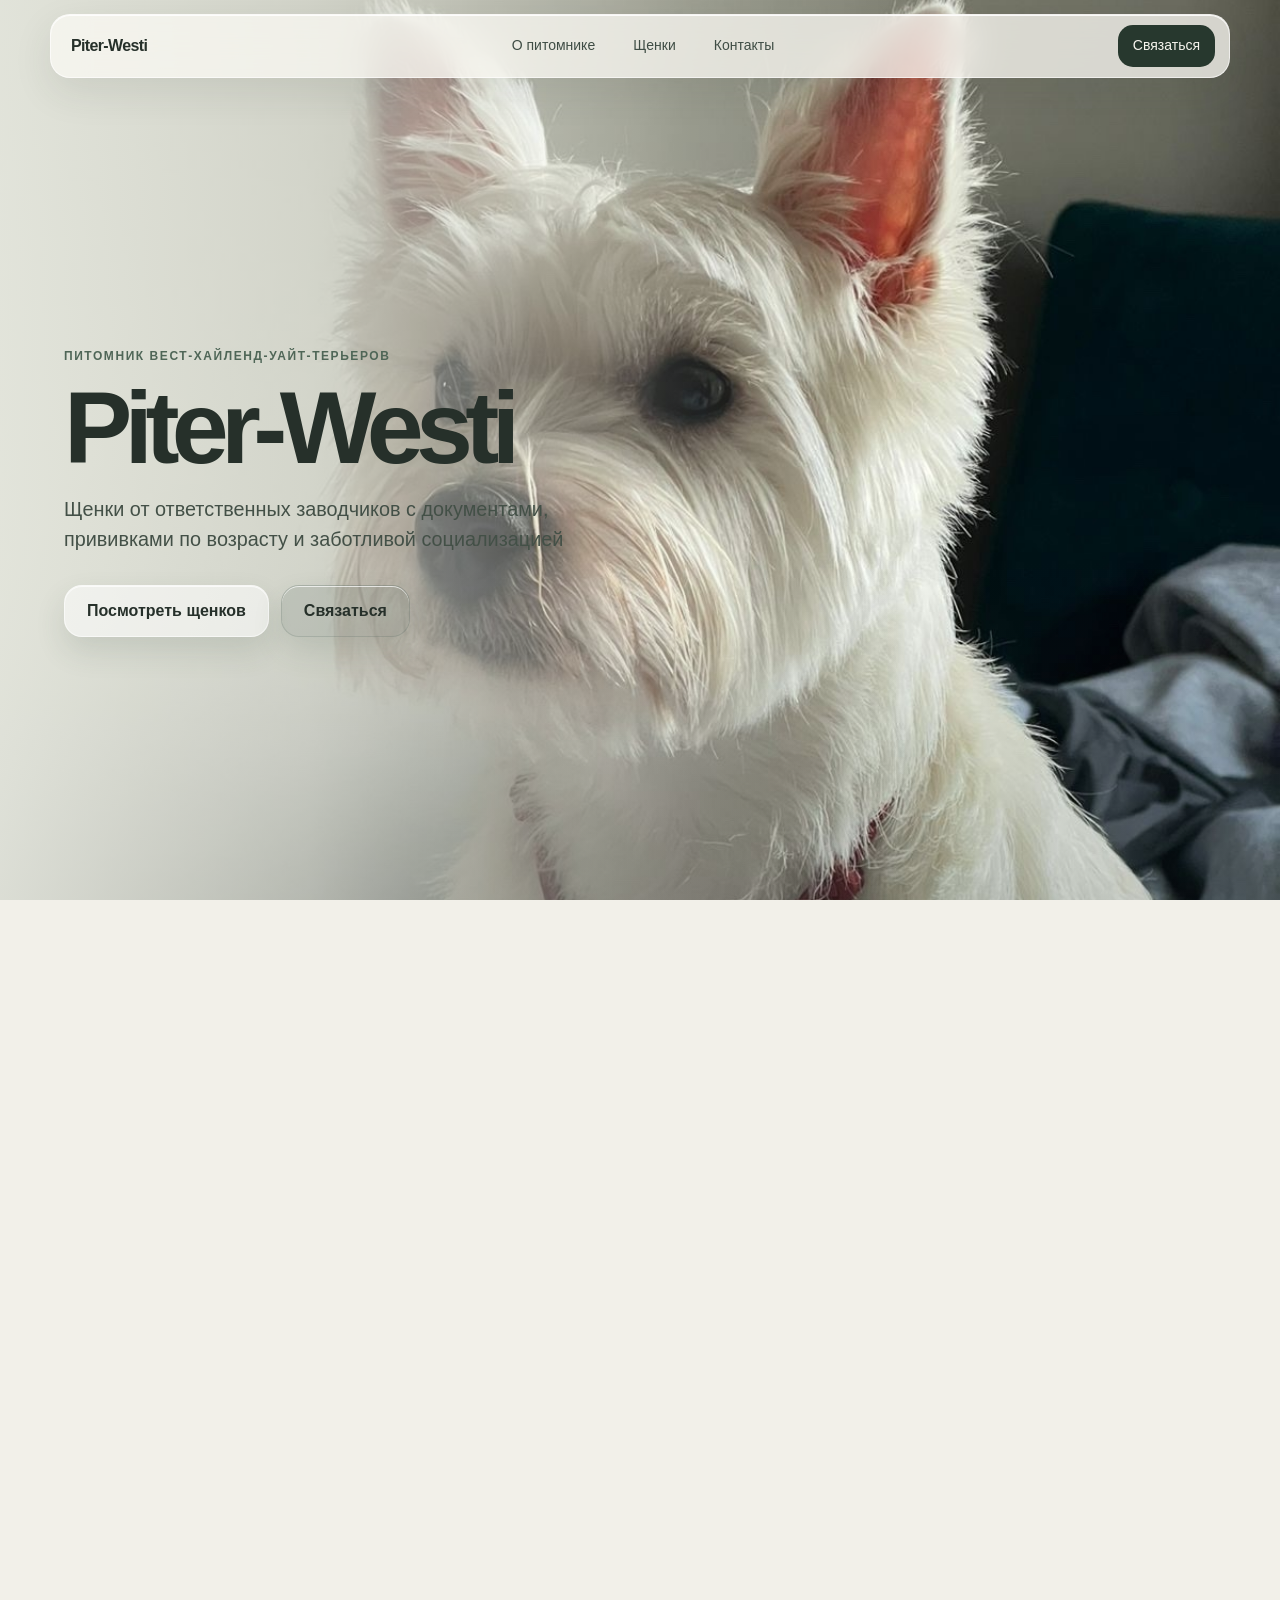
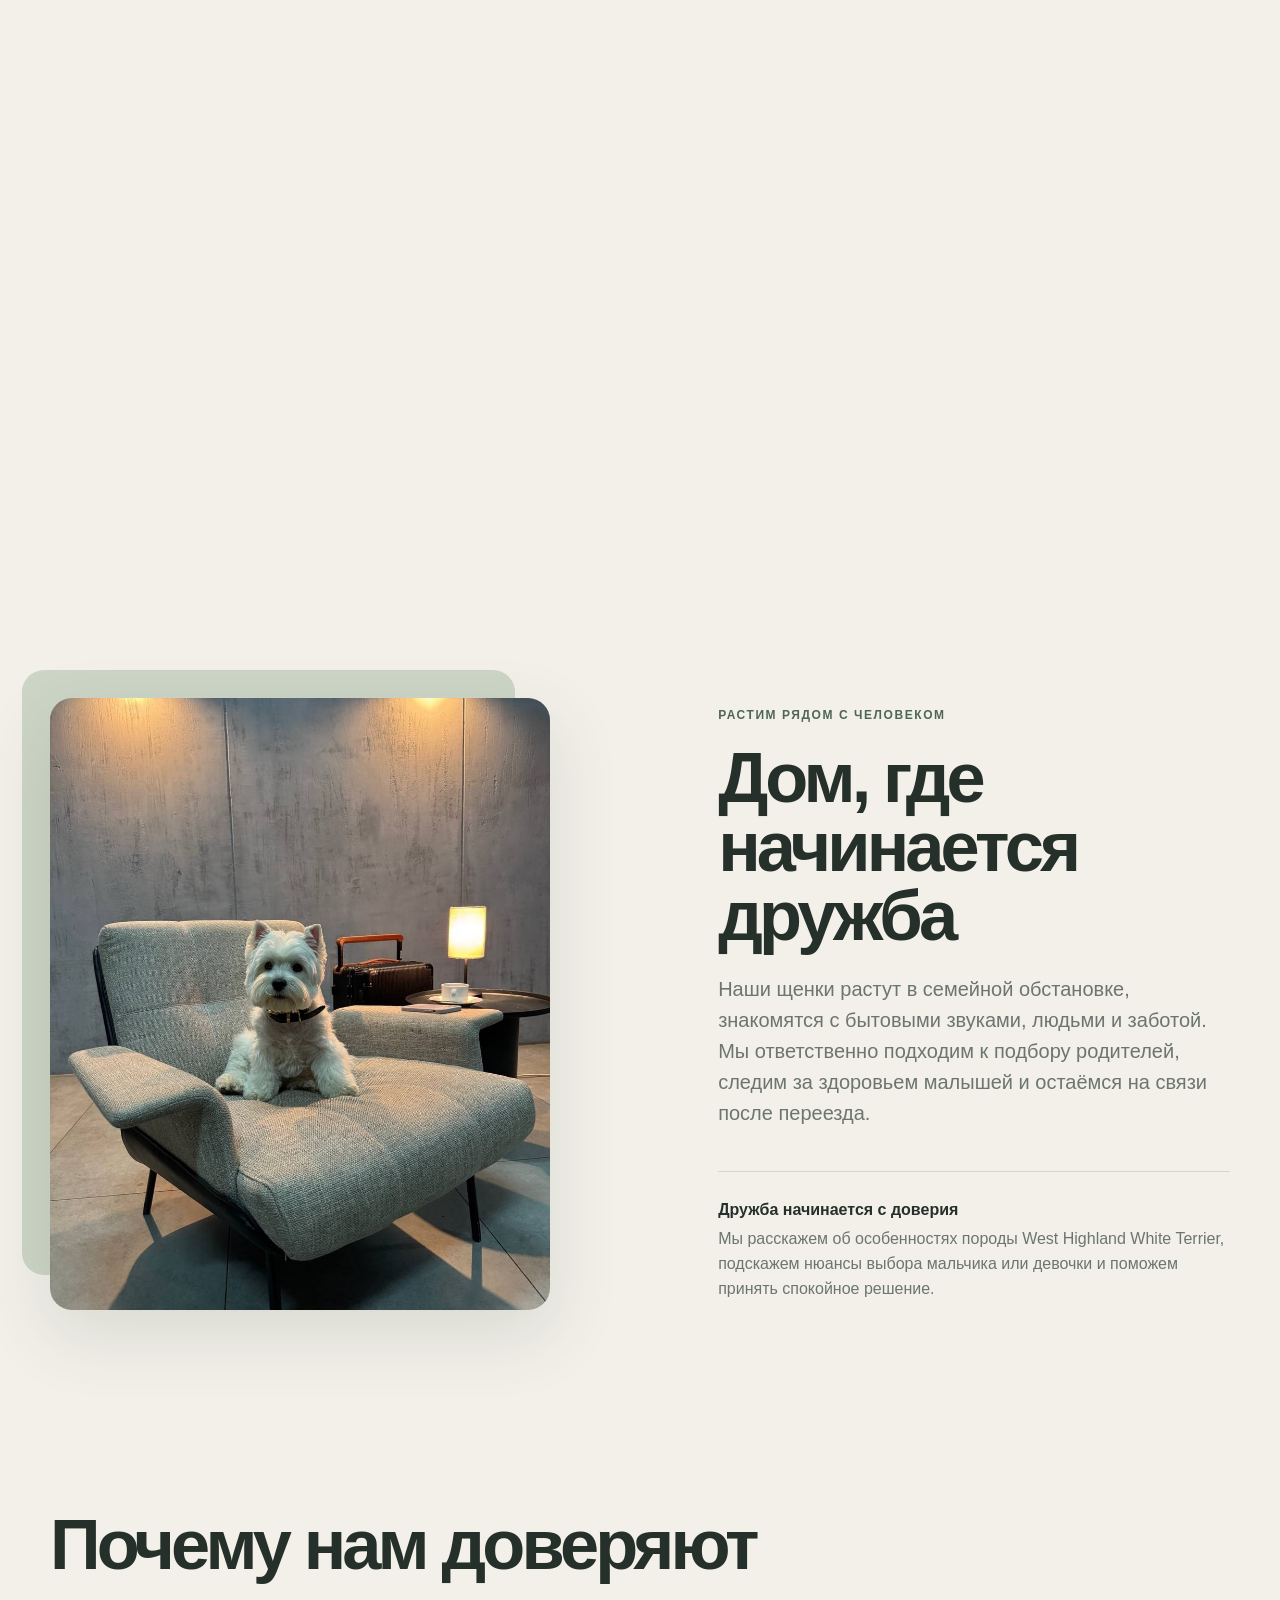
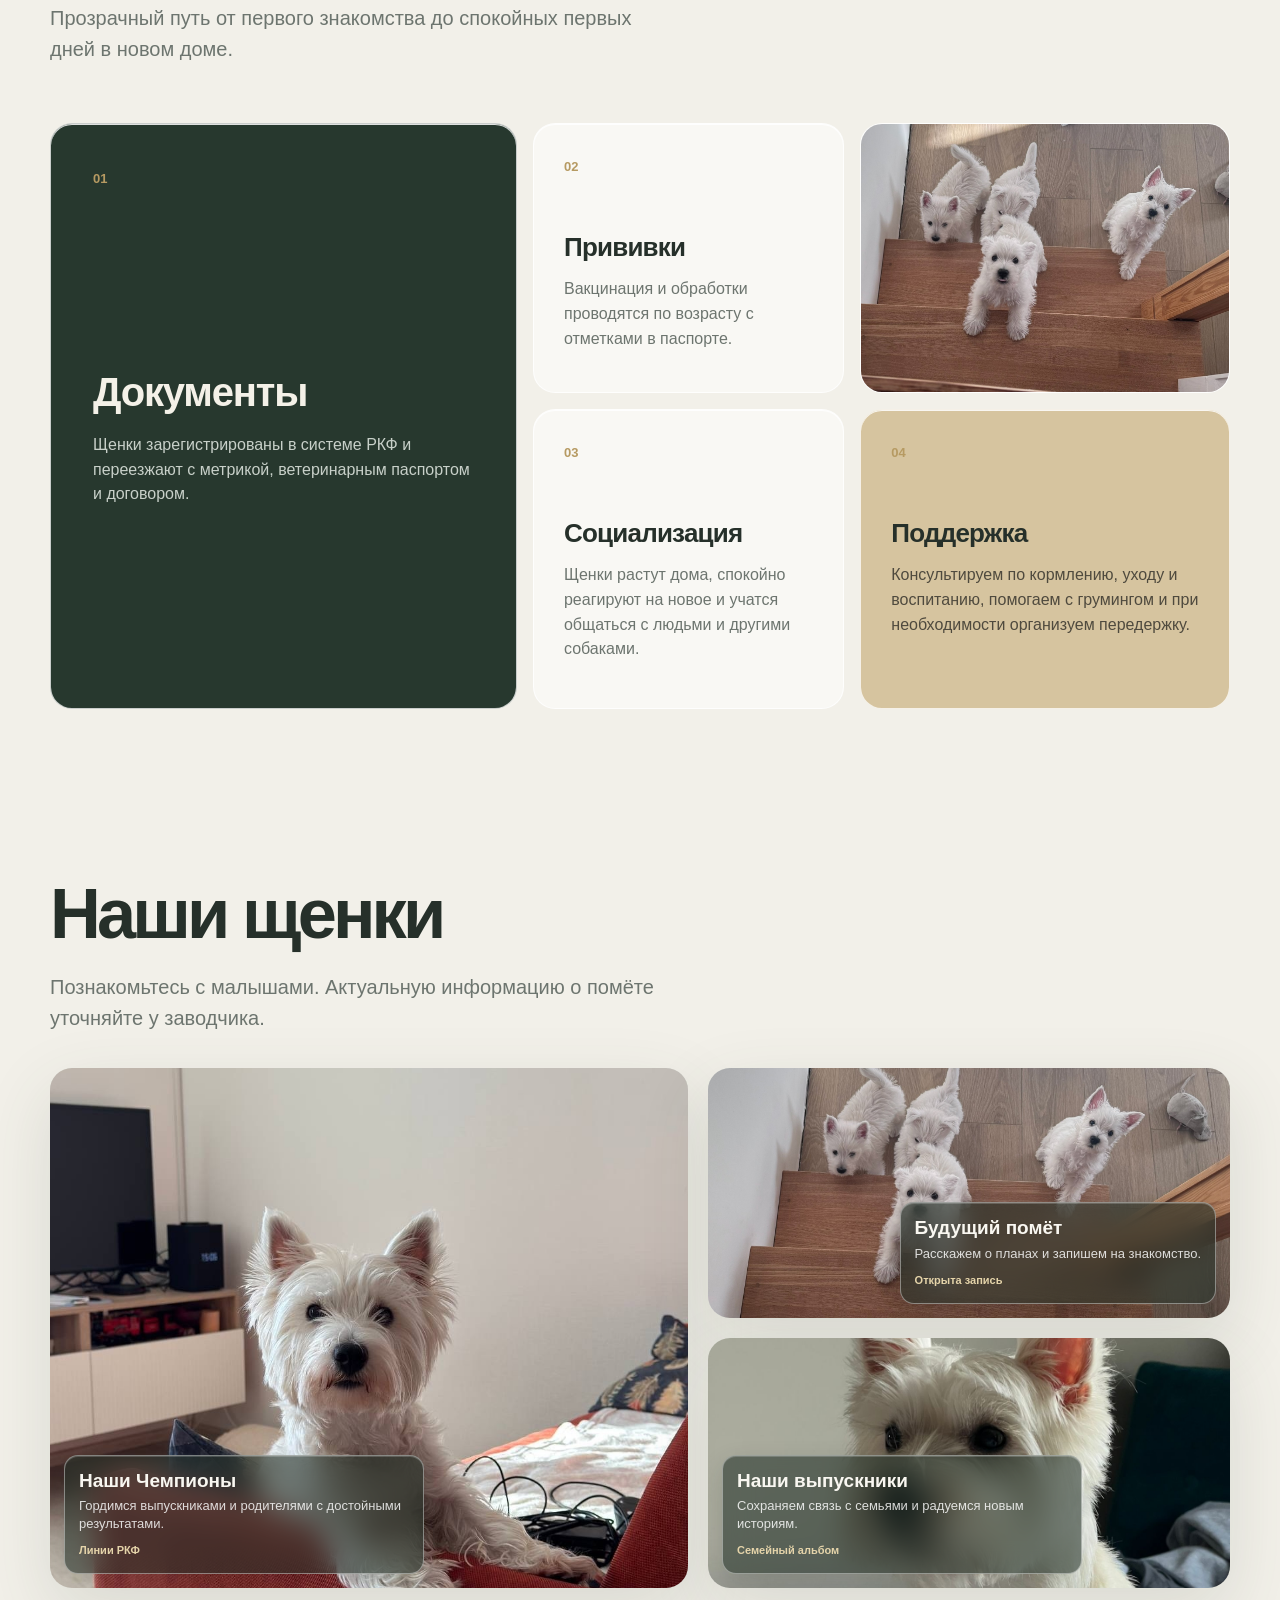
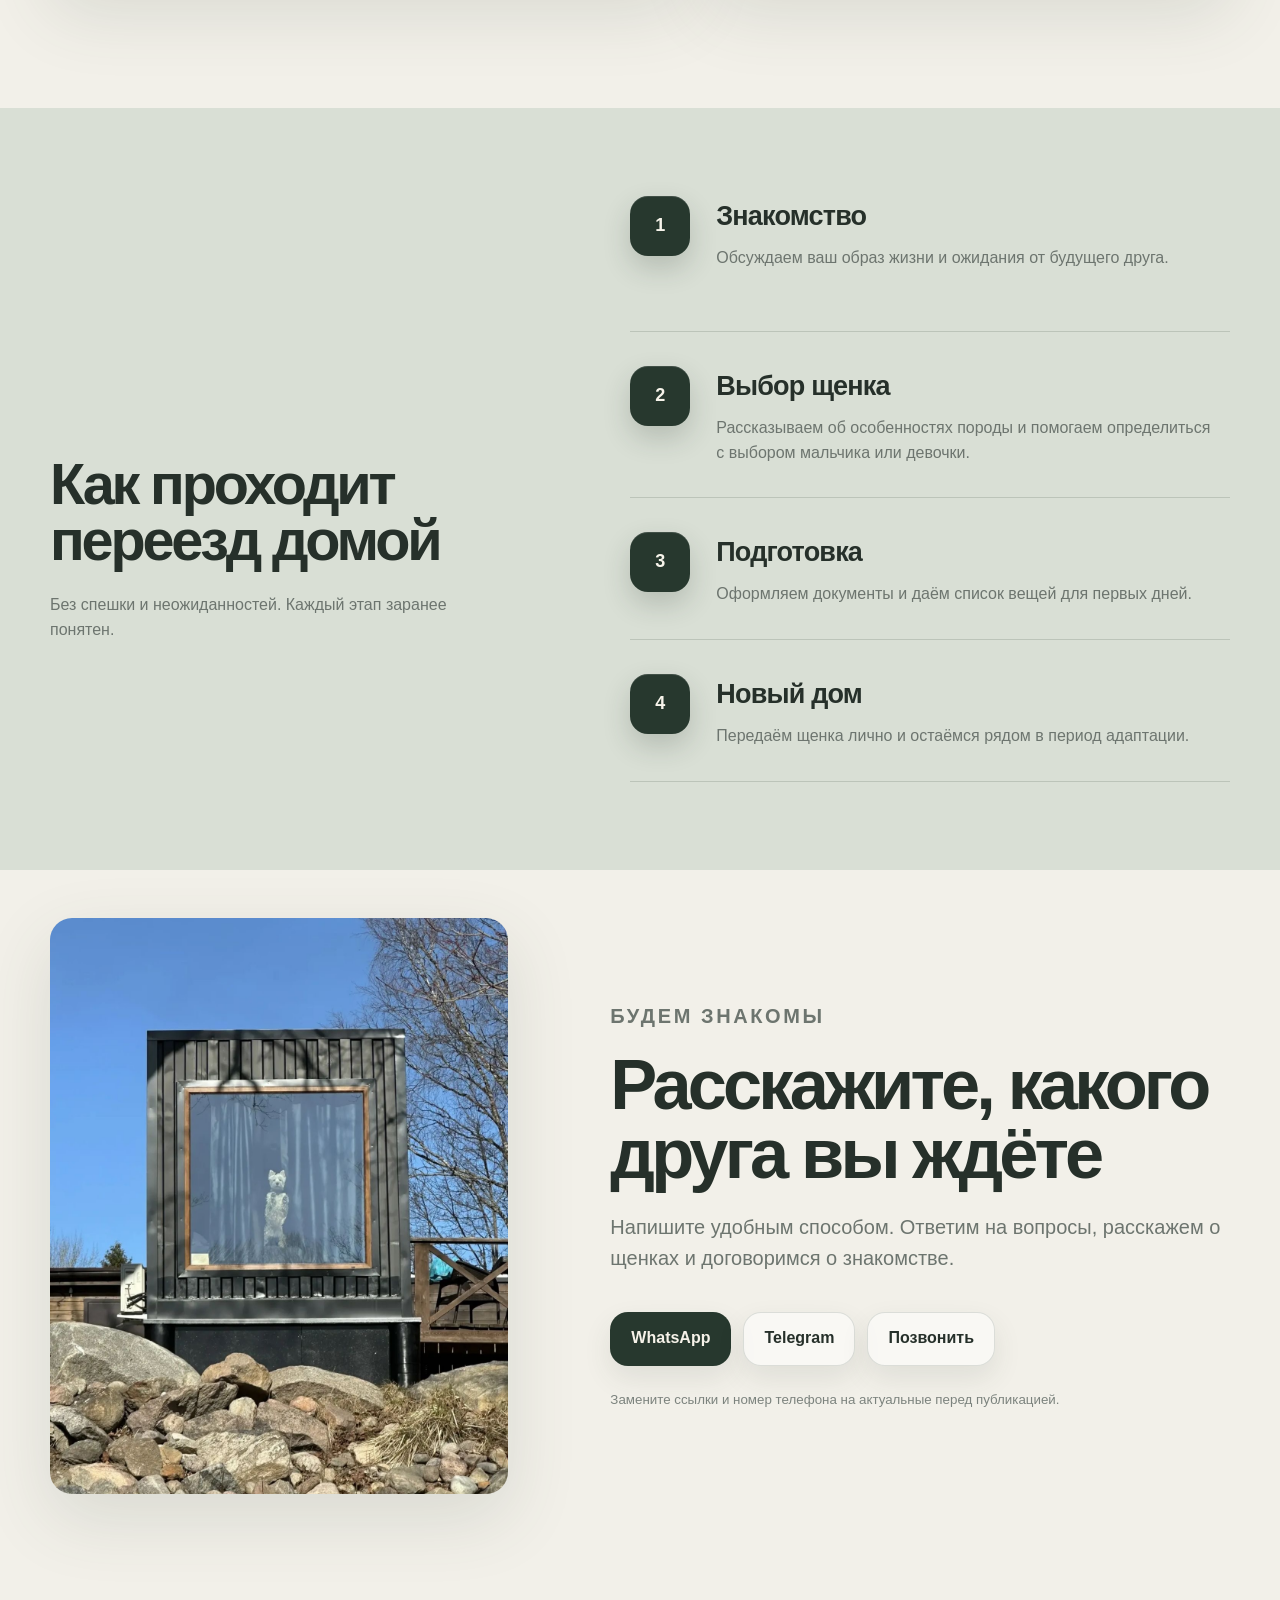
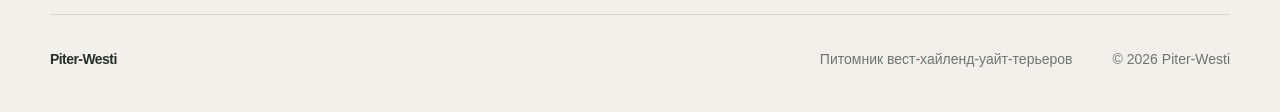
==== index.html @ f31c83cb "Initial site" ====
﻿<!doctype html>
<html lang="ru">
<head>
  <meta charset="UTF-8">
  <meta name="viewport" content="width=device-width, initial-scale=1.0">
  <meta name="theme-color" content="#f2f0e9">
  <meta name="description" content="Piter-Westi - питомник вест-хайленд-уайт-терьеров. Щенки с документами, прививками по возрасту и заботливой социализацией.">
  <meta property="og:title" content="Piter-Westi - питомник вест-хайленд-уайт-терьеров">
  <meta property="og:description" content="Здоровые, социализированные щенки вест-хайленд-уайт-терьера и поддержка заводчика после переезда домой.">
  <meta property="og:type" content="website">
  <meta property="og:image" content="assets/puppies.jpg">
  <title>Piter-Westi - питомник вест-хайленд-уайт-терьеров</title>
  <link rel="preload" href="piter-westi-puppy-v2.mp4" as="video" type="video/mp4">
  <link rel="stylesheet" href="styles.css">
  <script type="application/ld+json">
    {"@context":"https://schema.org","@type":"Organization","name":"Piter-Westi","description":"Питомник вест-хайленд-уайт-терьеров","contactPoint":{"@type":"ContactPoint","contactType":"customer service","availableLanguage":"Russian"}}
  </script>
</head>
<body>
  <a class="skip-link" href="#main">К содержанию</a>
  <header class="site-header" aria-label="Основная навигация">
    <a class="brand" href="#top" aria-label="Piter-Westi, на главную">Piter-Westi</a>
    <nav class="nav" aria-label="Разделы сайта">
      <a href="#about">О питомнике</a>
      <a href="#puppies">Щенки</a>
      <a href="#contact">Контакты</a>
    </nav>
    <a class="header-contact" href="#contact">Связаться</a>
  </header>

  <main id="main">
    <section class="hero-story" id="top" aria-labelledby="hero-title">
      <div class="hero-sticky">
        <div class="hero-copy">
          <p class="hero-kicker">Питомник вест-хайленд-уайт-терьеров</p>
          <h1 id="hero-title">Piter-Westi</h1>
          <p class="hero-lead">Щенки от ответственных заводчиков с документами, прививками по возрасту и заботливой социализацией</p>
          <div class="hero-actions">
            <a class="glass-button glass-button--light" href="#puppies">Посмотреть щенков</a>
            <a class="glass-button glass-button--ghost" href="#contact">Связаться</a>
          </div>
        </div>
        <div class="hero-media">
          <video autoplay muted playsinline loop preload="auto" poster="assets/westie-portrait.jpg" aria-label="Вест-хайленд-уайт-терьер приветствует будущих хозяев">
            <source src="piter-westi-puppy-v2.mp4" type="video/mp4">
            <img src="assets/westie-portrait.jpg" alt="Белый вест-хайленд-уайт-терьер">
            Ваш браузер не поддерживает видео. Ниже доступна фотография нашего вестика.
          </video>
          <div class="video-scrim" aria-hidden="true"></div>
        </div>
        <div class="story-lines" aria-live="polite">
          <p class="story-line story-line--one">Привет! Давай познакомимся</p>
          <p class="story-line story-line--two">Мы - Piter-Westi, питомник вест-хайленд-уайт-терьеров</p>
        </div>
      </div>
    </section>

    <section class="about section-shell reveal" id="about" aria-labelledby="about-title">
      <div class="about-photo">
        <img src="assets/westie-chair.jpg" alt="Вест-хайленд-уайт-терьер уютно сидит в кресле" width="960" height="1280" loading="lazy">
      </div>
      <div class="about-copy">
        <p class="section-kicker">Растим рядом с человеком</p>
        <h2 id="about-title">Дом, где начинается дружба</h2>
        <p class="section-intro">Наши щенки растут в семейной обстановке, знакомятся с бытовыми звуками, людьми и заботой. Мы ответственно подходим к подбору родителей, следим за здоровьем малышей и остаёмся на связи после переезда.</p>
        <div class="about-note">
          <strong>Дружба начинается с доверия</strong>
          <span>Мы расскажем об особенностях породы West Highland White Terrier, подскажем нюансы выбора мальчика или девочки и поможем принять спокойное решение.</span>
        </div>
      </div>
    </section>

    <section class="trust section-shell reveal" aria-labelledby="trust-title">
      <div class="section-heading">
        <h2 id="trust-title">Почему нам доверяют</h2>
        <p>Прозрачный путь от первого знакомства до спокойных первых дней в новом доме.</p>
      </div>
      <div class="trust-grid">
        <article class="trust-item trust-item--primary"><span>01</span><h3>Документы</h3><p>Щенки зарегистрированы в системе РКФ и переезжают с метрикой, ветеринарным паспортом и договором.</p></article>
        <article class="trust-item"><span>02</span><h3>Прививки</h3><p>Вакцинация и обработки проводятся по возрасту с отметками в паспорте.</p></article>
        <article class="trust-item trust-item--image" aria-label="Щенки Piter-Westi"><img src="assets/puppies.jpg" alt="Четыре щенка вест-хайленд-уайт-терьера" width="1783" height="1068" loading="lazy"></article>
        <article class="trust-item"><span>03</span><h3>Социализация</h3><p>Щенки растут дома, спокойно реагируют на новое и учатся общаться с людьми и другими собаками.</p></article>
        <article class="trust-item trust-item--gold"><span>04</span><h3>Поддержка</h3><p>Консультируем по кормлению, уходу и воспитанию, помогаем с грумингом и при необходимости организуем передержку.</p></article>
      </div>
    </section>

    <section class="puppies section-shell reveal" id="puppies" aria-labelledby="puppies-title">
      <div class="section-heading section-heading--compact">
        <h2 id="puppies-title">Наши щенки</h2>
        <p>Познакомьтесь с малышами. Актуальную информацию о помёте уточняйте у заводчика.</p>
      </div>
      <div class="puppy-gallery">
        <article class="puppy-card puppy-card--tall">
          <img src="assets/westie-home.jpg" alt="Белый вестик дома смотрит в камеру" width="960" height="1280" loading="lazy">
          <div class="puppy-card__body"><h3>Наши Чемпионы</h3><p>Гордимся выпускниками и родителями с достойными результатами.</p><span>Линии РКФ</span></div>
        </article>
        <article class="puppy-card puppy-card--wide">
          <img src="assets/puppies.jpg" alt="Щенки вест-хайленд-уайт-терьера на лестнице" width="1783" height="1068" loading="lazy">
          <div class="puppy-card__body"><h3>Будущий помёт</h3><p>Расскажем о планах и запишем на знакомство.</p><span>Открыта запись</span></div>
        </article>
        <article class="puppy-card puppy-card--small">
          <img src="assets/westie-closeup.jpg" alt="Портрет взрослого вест-хайленд-уайт-терьера" width="1200" height="1600" loading="lazy">
          <div class="puppy-card__body"><h3>Наши выпускники</h3><p>Сохраняем связь с семьями и радуемся новым историям.</p><span>Семейный альбом</span></div>
        </article>
      </div>
    </section>

    <section class="journey reveal" aria-labelledby="journey-title">
      <div class="section-shell journey-inner">
        <div class="journey-title-wrap">
          <h2 id="journey-title">Как проходит переезд домой</h2>
          <p>Без спешки и неожиданностей. Каждый этап заранее понятен.</p>
        </div>
        <ol class="journey-steps">
          <li><span>Знакомство</span><p>Обсуждаем ваш образ жизни и ожидания от будущего друга.</p></li>
          <li><span>Выбор щенка</span><p>Рассказываем об особенностях породы и помогаем определиться с выбором мальчика или девочки.</p></li>
          <li><span>Подготовка</span><p>Оформляем документы и даём список вещей для первых дней.</p></li>
          <li><span>Новый дом</span><p>Передаём щенка лично и остаёмся рядом в период адаптации.</p></li>
        </ol>
      </div>
    </section>

    <section class="contact section-shell reveal" id="contact" aria-labelledby="contact-title">
      <div class="contact-photo"><img src="assets/westie-window.jpg" alt="Вестик встречает гостей у окна" width="1200" height="1600" loading="lazy"></div>
      <div class="contact-copy">
        <p class="section-kicker">Будем знакомы</p>
        <h2 id="contact-title">Расскажите, какого друга вы ждёте</h2>
        <p>Напишите удобным способом. Ответим на вопросы, расскажем о щенках и договоримся о знакомстве.</p>
        <div class="contact-actions" aria-label="Способы связи">
          <a href="https://wa.me/" rel="noopener" target="_blank">WhatsApp</a>
          <a href="https://t.me/" rel="noopener" target="_blank">Telegram</a>
          <a href="tel:+70000000000">Позвонить</a>
        </div>
        <small>Замените ссылки и номер телефона на актуальные перед публикацией.</small>
      </div>
    </section>
  </main>

  <footer class="footer">
    <a class="brand" href="#top">Piter-Westi</a>
    <p>Питомник вест-хайленд-уайт-терьеров</p>
    <p>© <span id="year"></span> Piter-Westi</p>
  </footer>
  <script src="script.js" defer></script>
</body>
</html>
---- styles.css ----
:root {
  color-scheme: light;
  --milk: #f2f0e9;
  --paper: #fbfaf6;
  --sage: #4f6657;
  --sage-soft: #cdd5c6;
  --forest: #27382e;
  --gold: #b69a62;
  --ink: #26302a;
  --muted: #6d756f;
  --line: rgba(39, 56, 46, .14);
  --radius: 22px;
  --shadow: 0 24px 70px rgba(62, 76, 65, .14);
  --ease: cubic-bezier(.16, 1, .3, 1);
}

* { box-sizing: border-box; }
html { scroll-behavior: smooth; scroll-padding-top: 88px; }
body { margin: 0; background: var(--milk); color: var(--ink); font-family: "Avenir Next", Avenir, "Segoe UI", sans-serif; line-height: 1.55; }
img, video { display: block; max-width: 100%; }
a { color: inherit; text-decoration: none; }
button, a { -webkit-tap-highlight-color: transparent; }
:focus-visible { outline: 3px solid var(--gold); outline-offset: 4px; }
.skip-link { position: fixed; top: 12px; left: 12px; z-index: 20; padding: 10px 14px; border-radius: 12px; background: var(--paper); transform: translateY(-150%); }
.skip-link:focus { transform: translateY(0); }

.site-header { position: fixed; top: 14px; left: 50%; z-index: 10; width: min(1180px, calc(100% - 28px)); height: 64px; padding: 0 14px 0 20px; display: grid; grid-template-columns: 1fr auto 1fr; align-items: center; border: 1px solid rgba(255,255,255,.6); border-radius: 20px; background: rgba(250,249,244,.76); backdrop-filter: blur(18px) saturate(130%); box-shadow: 0 14px 38px rgba(48,62,53,.1), inset 0 1px 0 rgba(255,255,255,.85); transform: translateX(-50%); }
.brand { font-weight: 760; letter-spacing: -.04em; }
.nav { display: flex; gap: clamp(18px, 3vw, 38px); font-size: 14px; color: #3f4d45; }
.nav a, .header-contact { transition: color .25s ease; }
.nav a:hover { color: var(--gold); }
.header-contact { justify-self: end; padding: 10px 15px; border-radius: 15px; background: var(--forest); color: #f7f5ee; font-size: 14px; }

.hero-story { height: 250vh; }
.hero-sticky { position: sticky; top: 0; min-height: 100dvh; overflow: hidden; background: #d9ded6; }
.hero-copy { position: absolute; inset: 0 auto 0 0; z-index: 3; width: min(620px, 52vw); padding: clamp(130px, 16vh, 176px) 4vw 60px max(5vw, calc((100vw - 1180px)/2)); display: flex; flex-direction: column; justify-content: center; }
.hero-kicker, .section-kicker { margin: 0 0 18px; color: var(--sage); font-size: 12px; font-weight: 700; letter-spacing: .13em; text-transform: uppercase; }
h1, h2, h3, p { margin-top: 0; }
h1 { margin-bottom: 20px; font-size: clamp(64px, 8vw, 128px); line-height: .88; letter-spacing: -.075em; font-weight: 680; }
.hero-lead { max-width: 530px; margin-bottom: 30px; font-size: clamp(17px, 1.55vw, 21px); color: #435047; }
.hero-actions { display: flex; flex-wrap: wrap; gap: 12px; }
.glass-button { display: inline-flex; min-height: 52px; align-items: center; justify-content: center; padding: 0 22px; border: 1px solid rgba(255,255,255,.56); border-radius: 18px; backdrop-filter: blur(18px); box-shadow: 0 14px 30px rgba(58,75,63,.14), inset 0 1px 0 rgba(255,255,255,.7); font-weight: 650; transition: transform .35s var(--ease), box-shadow .35s var(--ease); }
.glass-button--light { background: rgba(255,255,255,.54); }
.glass-button--ghost { background: rgba(60,82,68,.13); border-color: rgba(60,82,68,.16); }
.glass-button:hover { transform: translateY(-3px); box-shadow: 0 18px 36px rgba(58,75,63,.19), inset 0 1px 0 rgba(255,255,255,.75); }
.glass-button:active { transform: translateY(-1px) scale(.98); }
.hero-media { position: absolute; inset: 0; }
.hero-media video { width: 100%; height: 100%; object-fit: cover; object-position: 58% center; }
.video-scrim { position: absolute; inset: 0; background: linear-gradient(90deg, rgba(232,234,225,.9) 0%, rgba(232,234,225,.68) 24%, rgba(232,234,225,.14) 54%, transparent 72%), linear-gradient(0deg, rgba(30,43,34,.2), transparent 38%); pointer-events: none; }
.story-lines { position: absolute; z-index: 4; inset: 0; pointer-events: none; }
.story-line { position: absolute; left: max(5vw, calc((100vw - 1180px)/2)); top: 50%; width: min(520px, 42vw); margin: 0; color: #f8f6ef; font-size: clamp(36px, 4.7vw, 68px); line-height: 1.02; letter-spacing: -.055em; font-weight: 700; text-align: left; text-wrap: balance; text-shadow: 0 2px 26px rgba(28,39,32,.34); opacity: 0; transform: translateY(-38%); }

.section-shell { width: min(1180px, calc(100% - 40px)); margin-inline: auto; }
.about { padding: 48px 0 130px; display: grid; grid-template-columns: 1.05fr .95fr; gap: clamp(48px, 8vw, 110px); align-items: center; }
.about-photo { position: relative; max-width: 500px; }
.about-photo::before { content: ""; position: absolute; inset: -28px 35px 35px -28px; z-index: -1; border-radius: var(--radius); background: var(--sage-soft); }
.about-photo img { width: 100%; height: clamp(500px, 68vh, 680px); object-fit: cover; object-position: center 72%; border-radius: var(--radius); box-shadow: var(--shadow); }
h2 { margin-bottom: 24px; font-size: clamp(42px, 5.5vw, 76px); line-height: .98; letter-spacing: -.055em; font-weight: 650; }
.section-intro, .section-heading p, .contact-copy > p { max-width: 620px; color: var(--muted); font-size: clamp(17px, 1.6vw, 20px); }
.about-note { margin-top: 42px; padding-top: 26px; border-top: 1px solid var(--line); display: grid; gap: 5px; }
.about-note span { color: var(--muted); }

.trust { padding: 70px 0 160px; }
.section-heading { max-width: 720px; margin-bottom: 58px; }
.trust-grid { display: grid; grid-template-columns: 1.2fr .8fr .95fr; grid-template-rows: 270px 300px; gap: 16px; }
.trust-item { padding: 30px; border-radius: var(--radius); background: rgba(255,255,255,.52); border: 1px solid rgba(255,255,255,.75); box-shadow: inset 0 1px 0 rgba(255,255,255,.85); }
.trust-item span { color: var(--gold); font-size: 13px; font-weight: 800; }
.trust-item h3 { margin: 48px 0 10px; font-size: 26px; letter-spacing: -.03em; }
.trust-item p { margin: 0; color: var(--muted); }
.trust-item--primary { grid-row: span 2; padding: 42px; background: var(--forest); color: #f4f1e8; }
.trust-item--primary h3 { margin-top: 170px; font-size: 40px; }
.trust-item--primary p { color: #c8d0c9; }
.trust-item--image { padding: 0; overflow: hidden; }
.trust-item--image img { width: 100%; height: 100%; object-fit: cover; }
.trust-item--gold { background: #d6c49f; }
.trust-item--gold p { color: #4f4a3e; }

.puppies { padding: 10px 0 120px; }
.section-heading--compact { max-width: 660px; }
.puppies .section-heading { margin-bottom: 34px; }
.puppy-gallery { display: grid; grid-template-columns: 1.1fr .9fr; grid-template-rows: 250px 250px; gap: 20px; }
.puppy-card { position: relative; overflow: hidden; border-radius: var(--radius); background: #dde1da; box-shadow: var(--shadow); }
.puppy-card--tall { grid-row: span 2; }
.puppy-card img { width: 100%; height: 100%; object-fit: cover; transition: transform .8s var(--ease); }
.puppy-card:hover img { transform: scale(1.035); }
.puppy-card__body { position: absolute; left: 14px; right: auto; bottom: 14px; width: auto; max-width: min(360px, calc(100% - 28px)); padding: 10px 14px 11px; border: 1px solid rgba(255,255,255,.4); border-radius: 14px; color: #f9f7f1; background: rgba(36,49,40,.58); backdrop-filter: blur(14px); box-shadow: 0 10px 26px rgba(25,37,29,.16), inset 0 1px 0 rgba(255,255,255,.18); }
.puppy-card--wide .puppy-card__body { left: auto; right: 14px; }
.puppy-card__body h3 { margin-bottom: 2px; font-size: 19px; }
.puppy-card__body p { margin-bottom: 5px; color: rgba(255,255,255,.82); font-size: 13px; line-height: 1.35; }
.puppy-card__body span { font-size: 11px; font-weight: 700; color: #e5d4aa; }

.journey { padding: 88px 0; background: #d9dfd5; }
.journey-inner { display: grid; grid-template-columns: .9fr 1.1fr; gap: 7vw; }
.journey-title-wrap { position: static; align-self: start; margin-top: 260px; transform: none; }
.journey-title-wrap h2 { max-width: 520px; font-size: clamp(44px, 4.5vw, 64px); }
.journey-title-wrap p { max-width: 430px; color: var(--muted); }
.journey-steps { margin: 0; padding: 0; list-style: none; counter-reset: journey; }
.journey-steps li { position: relative; min-height: 136px; padding: 0 0 32px 86px; border-bottom: 1px solid rgba(39,56,46,.16); counter-increment: journey; }
.journey-steps li + li { padding-top: 34px; }
.journey-steps li::before { content: counter(journey); position: absolute; left: 0; top: 0; width: 60px; height: 60px; display: grid; place-items: center; border-radius: 18px; background: var(--forest); color: #f7f4eb; font-size: 18px; font-weight: 800; box-shadow: 0 12px 28px rgba(39,56,46,.2), inset 0 1px 0 rgba(255,255,255,.12); }
.journey-steps li + li::before { top: 34px; }
.journey-steps span { display: block; margin-bottom: 8px; font-size: 27px; font-weight: 700; letter-spacing: -.03em; }
.journey-steps p { max-width: 500px; margin: 0; color: var(--muted); }

.contact { padding: 48px 0 120px; display: grid; grid-template-columns: .85fr 1.15fr; gap: clamp(40px, 8vw, 110px); align-items: center; }
.contact-photo img { width: 100%; height: clamp(480px, 64vh, 640px); object-fit: cover; object-position: center 54%; border-radius: var(--radius); box-shadow: var(--shadow); }
.contact-actions { margin: 38px 0 24px; display: flex; flex-wrap: wrap; gap: 12px; }
.contact-actions a { min-height: 54px; padding: 0 20px; display: inline-flex; align-items: center; border: 1px solid var(--line); border-radius: 18px; background: rgba(255,255,255,.52); box-shadow: 0 12px 28px rgba(54,72,59,.1); font-weight: 700; transition: transform .3s var(--ease), background .3s ease; }
.contact-actions a:first-child { background: var(--forest); color: #f6f2e9; }
.contact-actions a:hover { transform: translateY(-3px); }
.contact-copy small { display: block; max-width: 470px; color: #7c837e; }
.footer { width: min(1180px, calc(100% - 40px)); margin: 0 auto; padding: 34px 0 42px; display: grid; grid-template-columns: 1fr auto auto; gap: 40px; border-top: 1px solid var(--line); color: var(--muted); font-size: 14px; }
.footer p { margin: 0; }
.footer .brand { color: var(--ink); }

.reveal { opacity: 0; transform: translateY(28px); transition: opacity .8s var(--ease), transform .8s var(--ease); }
.reveal.is-visible { opacity: 1; transform: none; }

@supports (animation-timeline: scroll()) {
  .hero-copy { animation: hero-copy-out 1s linear both; animation-timeline: scroll(root); animation-range: 12vh 38vh; }
  .story-line--one { animation: line-one 1s linear both; animation-timeline: scroll(root); animation-range: 42vh 82vh; }
  .story-line--two { animation: line-two 1s linear both; animation-timeline: scroll(root); animation-range: 94vh 146vh; }
}
@keyframes hero-copy-out { to { opacity: 0; transform: translateY(-24px); } }
@keyframes line-one { 0%,100% { opacity: 0; transform: translateY(-38%); } 28%,72% { opacity: 1; transform: translateY(-50%); } }
@keyframes line-two { 0%,100% { opacity: 0; transform: translateY(-38%); } 28%,72% { opacity: 1; transform: translateY(-50%); } }

@media (max-width: 820px) {
  .site-header { grid-template-columns: 1fr auto; }
  .nav { display: none; }
  .hero-story { height: 230vh; }
  .hero-sticky { background: #aab4aa; }
  .hero-media { inset: 0; }
  .hero-media video { object-position: 70% center; }
  .video-scrim { background: linear-gradient(90deg, rgba(226,230,219,.82) 0%, rgba(226,230,219,.45) 43%, transparent 72%), linear-gradient(0deg, rgba(27,42,32,.28), transparent 45%); }
  .hero-copy { inset: auto 0 0; width: 100%; min-height: 58%; padding: 120px 20px 42px; justify-content: flex-end; background: linear-gradient(0deg, rgba(225,228,219,.94) 0%, rgba(225,228,219,.72) 56%, transparent 100%); }
  h1 { font-size: clamp(58px, 18vw, 86px); }
  .hero-lead { max-width: 460px; font-size: 17px; }
  .story-line { left: 20px; top: auto; bottom: clamp(44px, 6vh, 68px); width: min(520px, calc(100% - 40px)); font-size: clamp(30px, 7.5vw, 46px); text-shadow: 0 3px 24px rgba(18,30,22,.5); }
  @supports (animation-timeline: scroll()) {
    .story-line--one, .story-line--two { animation-name: line-mobile; }
  }
  .about, .contact, .journey-inner { grid-template-columns: 1fr; }
  .about { padding: 42px 0 100px; gap: 56px; }
  .about-photo { max-width: 88%; margin-left: auto; }
  .trust { padding-bottom: 110px; }
  .trust-grid { grid-template-columns: 1fr 1fr; grid-template-rows: auto; }
  .trust-item { min-height: 250px; }
  .trust-item--primary { grid-row: auto; grid-column: span 2; }
  .trust-item--primary h3 { margin-top: 70px; }
  .trust-item--image { min-height: 310px; }
  .puppy-gallery { grid-template-columns: 1fr; grid-template-rows: 420px 290px 340px; }
  .puppy-card--tall { grid-row: auto; }
  .journey { padding: 72px 0; }
  .journey-title-wrap { position: static; margin-top: 0; transform: none; }
  .contact { padding: 42px 0 100px; }
  .contact-photo { width: 82%; }
  .footer { grid-template-columns: 1fr; gap: 8px; }
}

@media (max-width: 520px) {
  .site-header { top: 8px; width: calc(100% - 16px); height: 58px; border-radius: 18px; }
  .header-contact { padding: 8px 12px; }
  .hero-copy { padding-inline: 16px; padding-bottom: 30px; }
  .hero-kicker { max-width: 250px; }
  .hero-actions { display: grid; grid-template-columns: 1fr 1fr; }
  .glass-button { min-height: 48px; padding: 0 12px; font-size: 14px; white-space: nowrap; }
  .hero-media video { object-position: 72% center; }
  .story-line { left: 16px; bottom: clamp(34px, 5vh, 50px); width: calc(100% - 32px); font-size: clamp(27px, 8vw, 35px); }
  .section-shell { width: min(100% - 28px, 1180px); }
  h2 { font-size: 43px; }
  .about-photo { max-width: 92%; }
  .trust-grid { grid-template-columns: 1fr; }
  .trust-item--primary { grid-column: auto; }
  .trust-item--image { min-height: 240px; }
  .about-photo img { height: min(64vh, 560px); }
  .puppies { padding-top: 6px; }
  .puppies .section-heading { margin-bottom: 28px; }
  .puppy-gallery { grid-template-rows: 380px 250px 300px; }
  .puppy-card__body { left: 10px; right: auto; bottom: 10px; width: auto; max-width: min(320px, calc(100% - 20px)); padding: 10px 13px 11px; }
  .puppy-card--wide .puppy-card__body { left: auto; right: 10px; }
  .journey-steps li { min-height: 126px; padding-left: 80px; }
  .contact-photo { width: 92%; }
  .contact-photo img { height: min(60vh, 520px); }
  .contact-actions { display: grid; grid-template-columns: 1fr 1fr; }
  .contact-actions a:last-child { grid-column: span 2; justify-content: center; }
}

@keyframes line-mobile {
  0%,100% { opacity: 0; transform: translateY(18px); }
  28%,72% { opacity: 1; transform: none; }
}

@media (prefers-reduced-motion: reduce) {
  html { scroll-behavior: auto; }
  *, *::before, *::after { animation-duration: .01ms !important; animation-iteration-count: 1 !important; transition-duration: .01ms !important; }
  .hero-copy { opacity: 1 !important; transform: none !important; }
  .story-lines { display: none; }
  .reveal { opacity: 1; transform: none; }
}

@media (prefers-reduced-transparency: reduce) {
  .site-header, .glass-button, .puppy-card__body { backdrop-filter: none; background: rgba(250,249,244,.96); }
  .puppy-card__body { background: rgba(36,49,40,.94); }
}
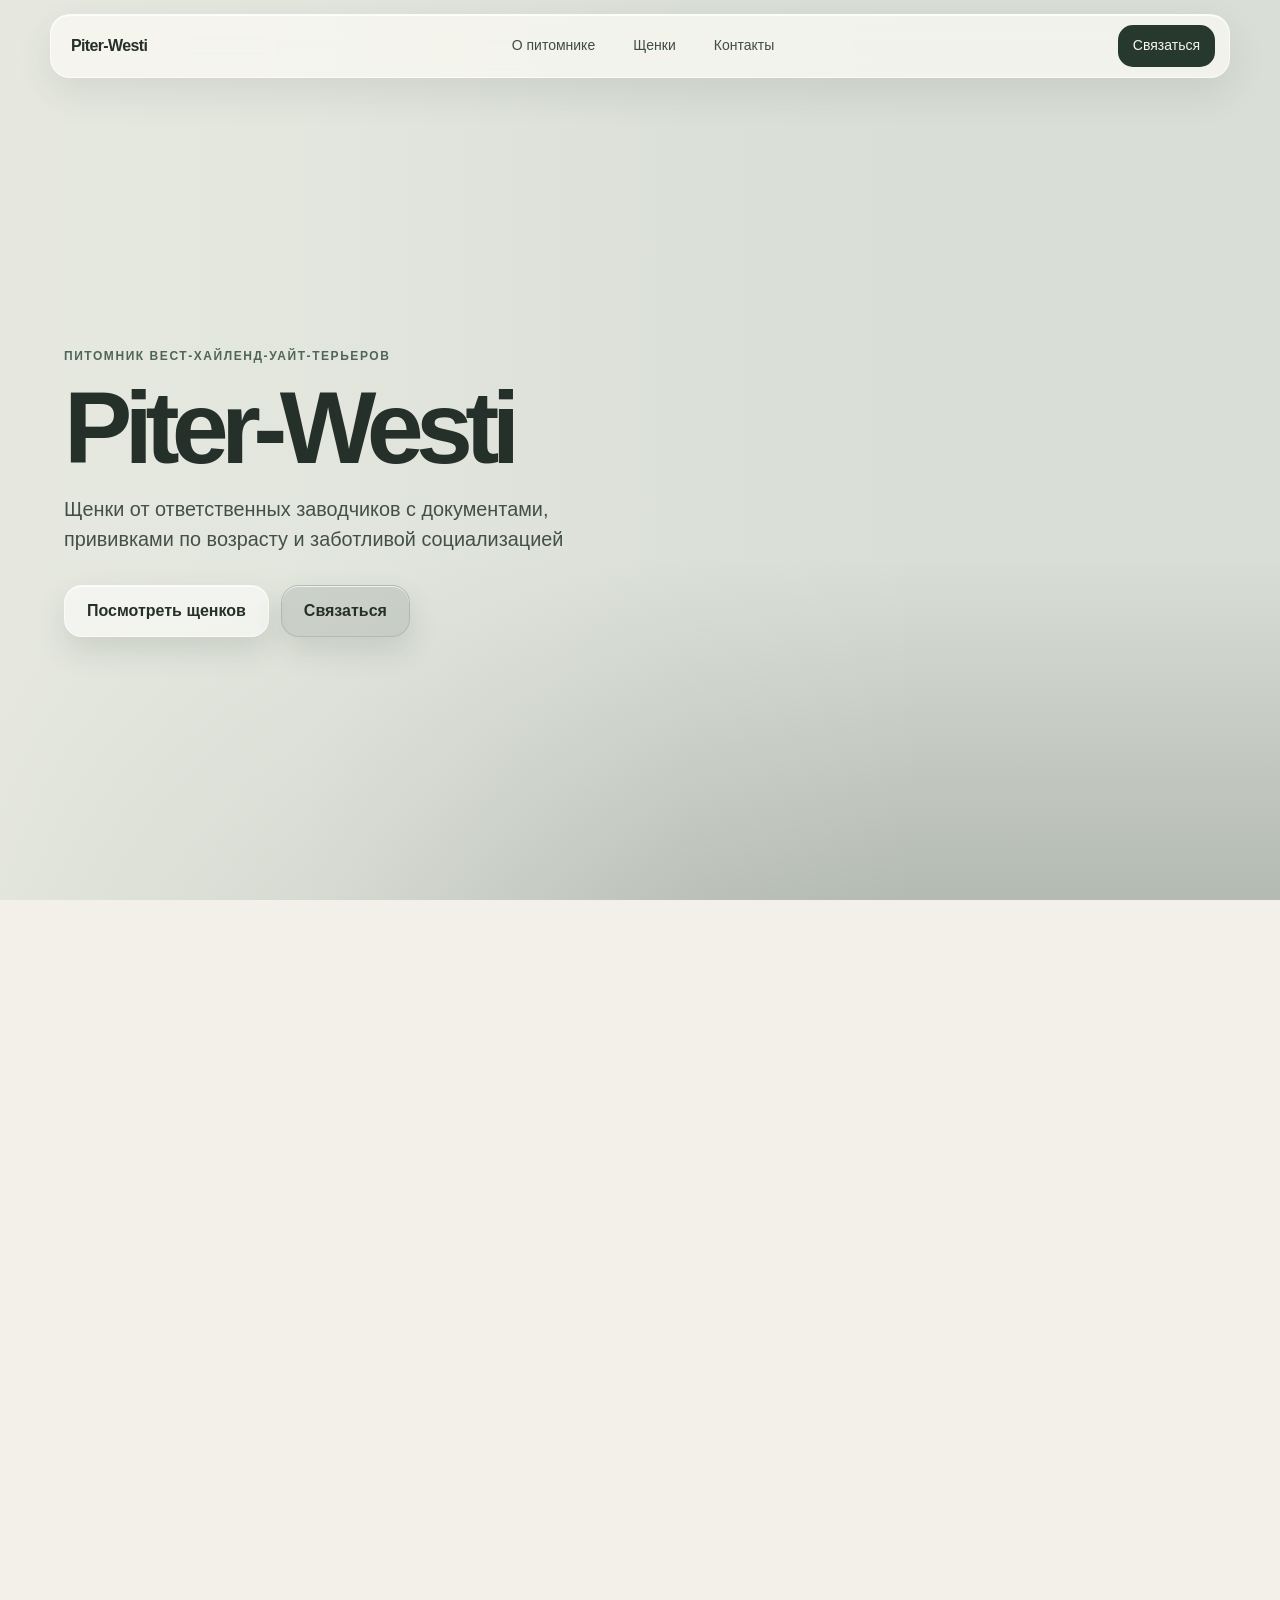
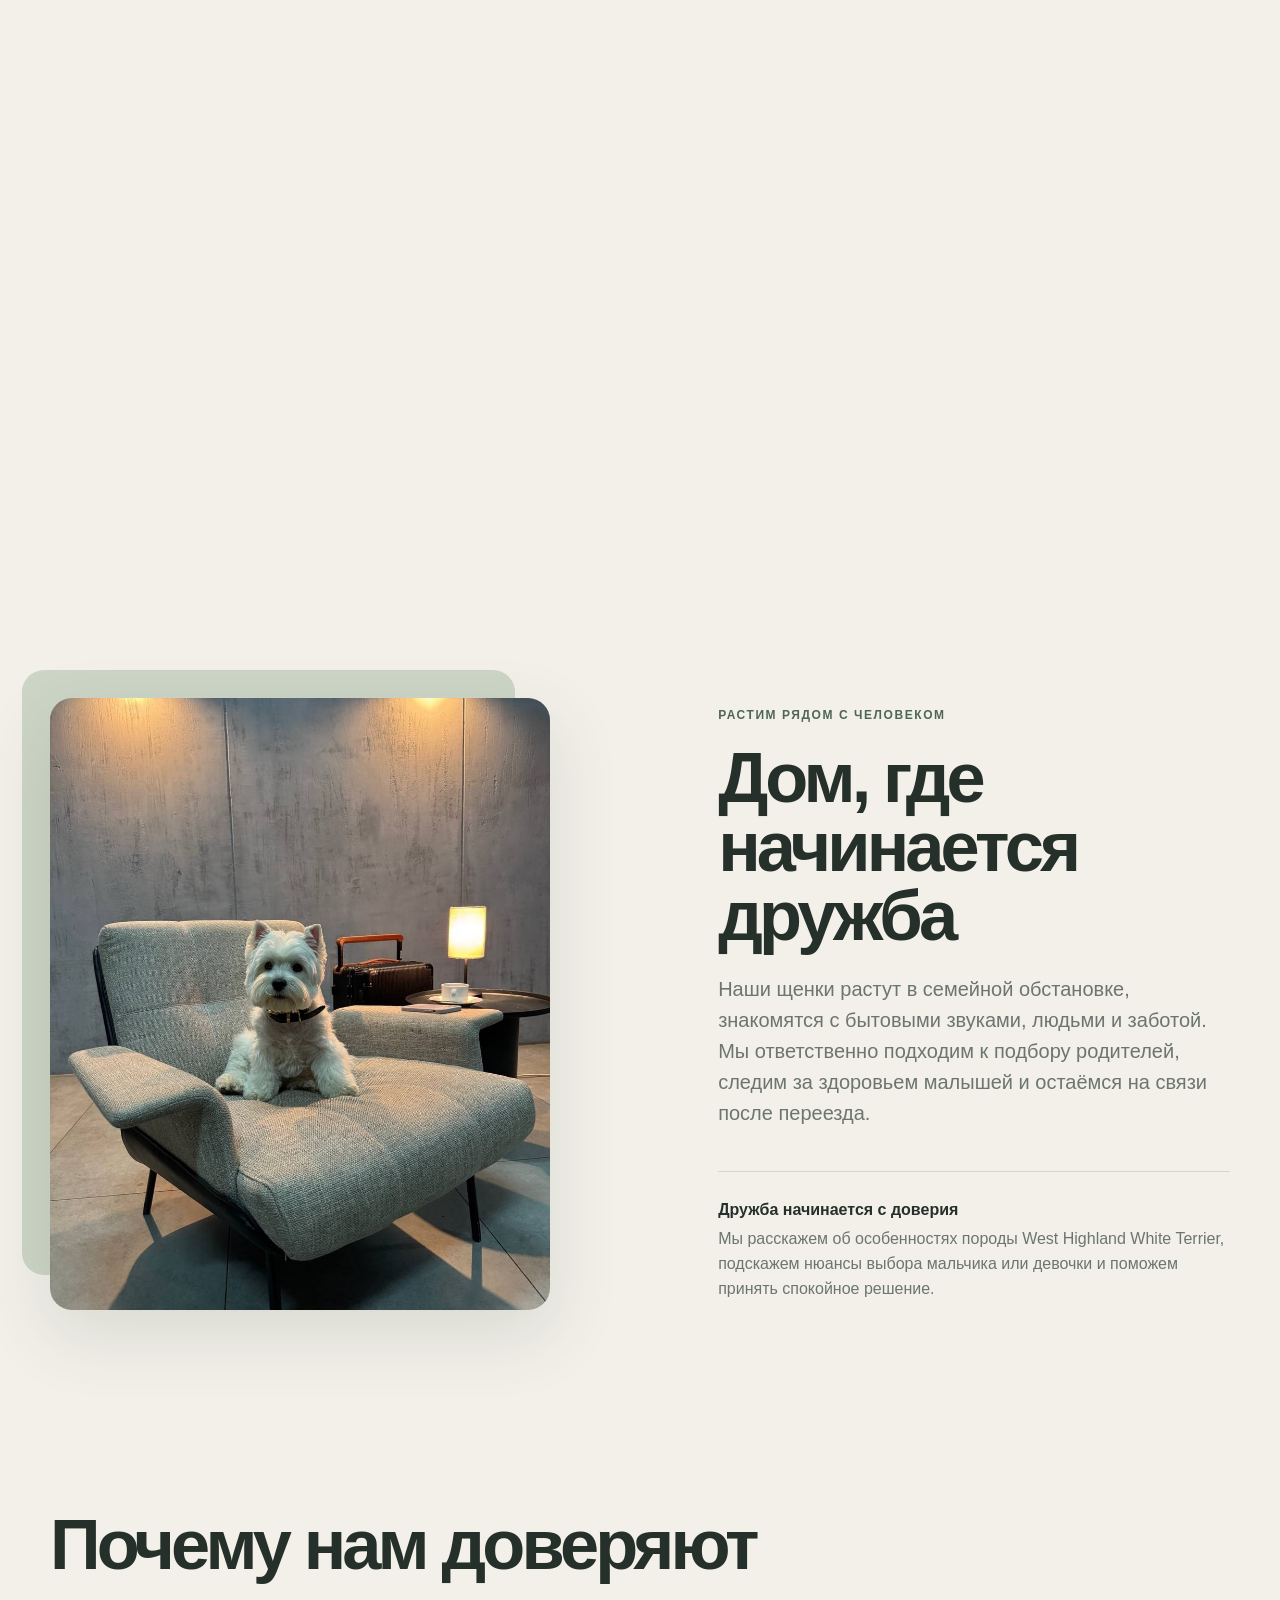
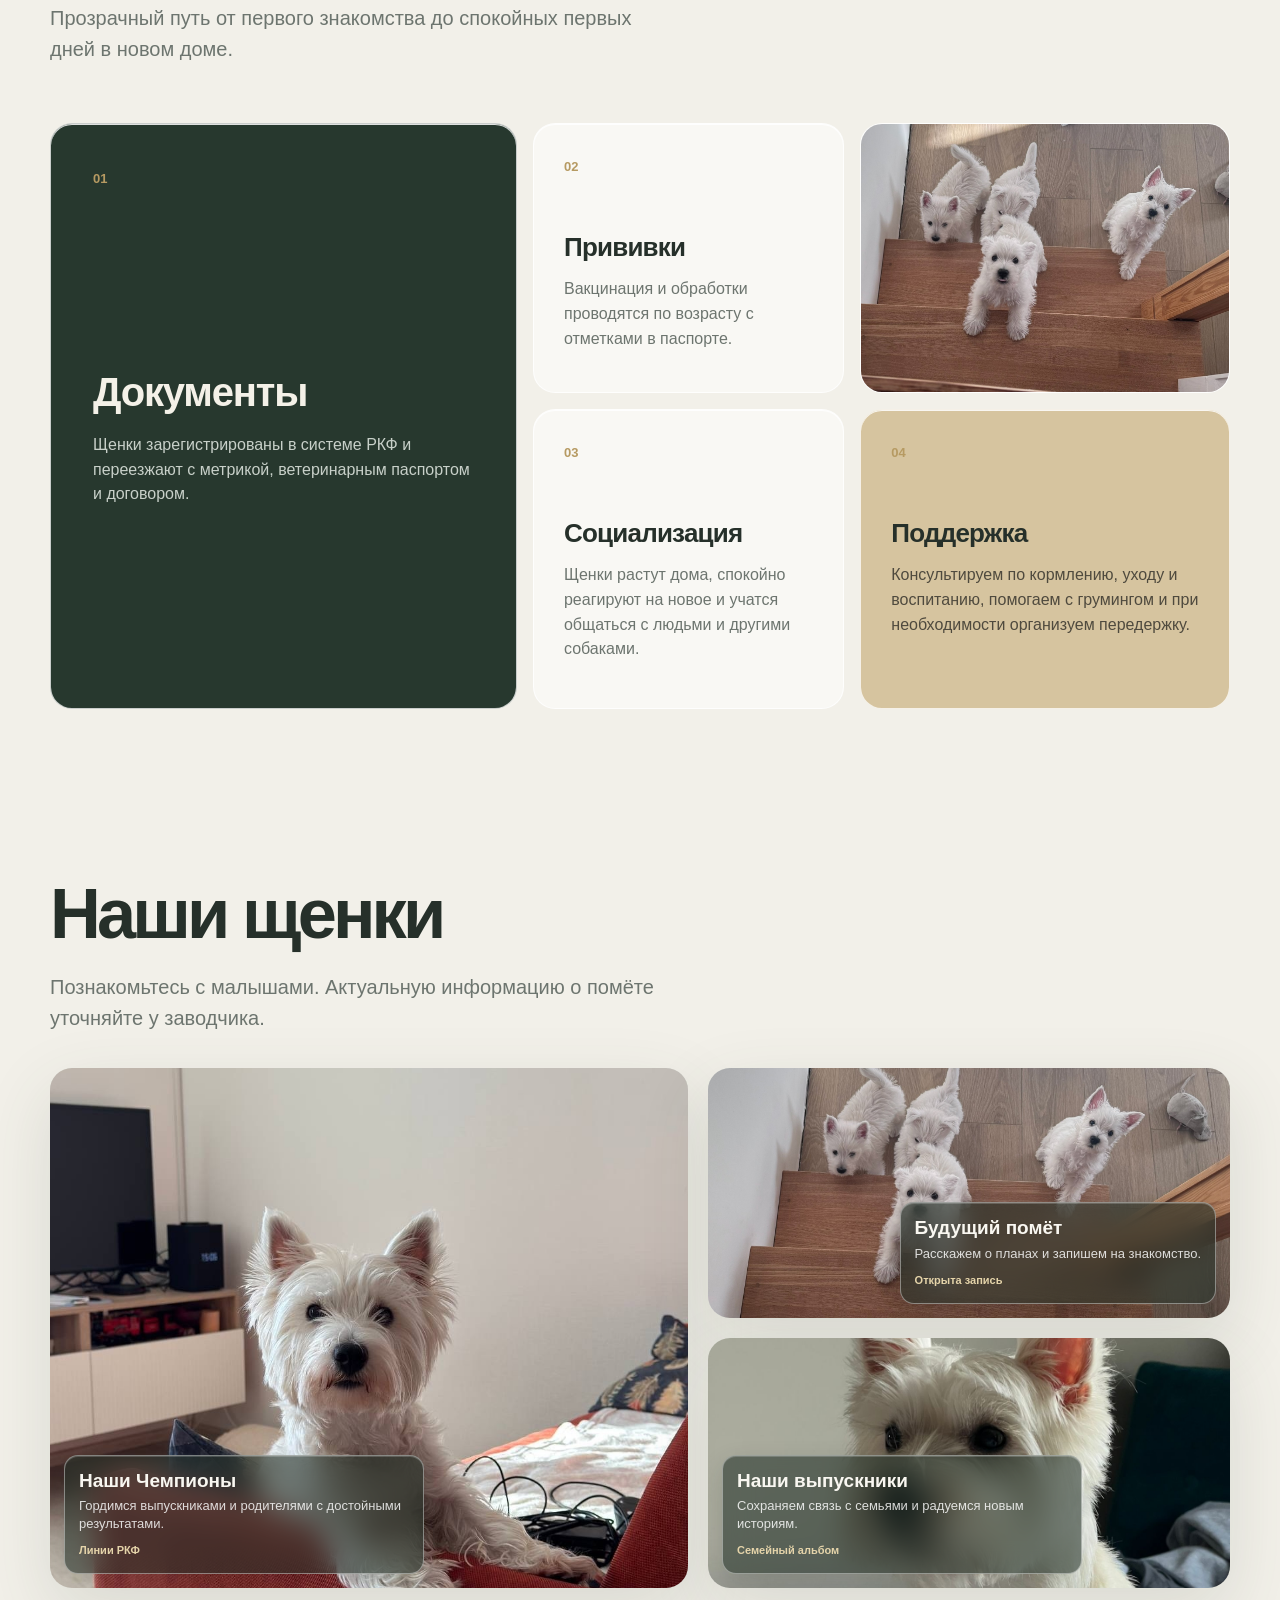
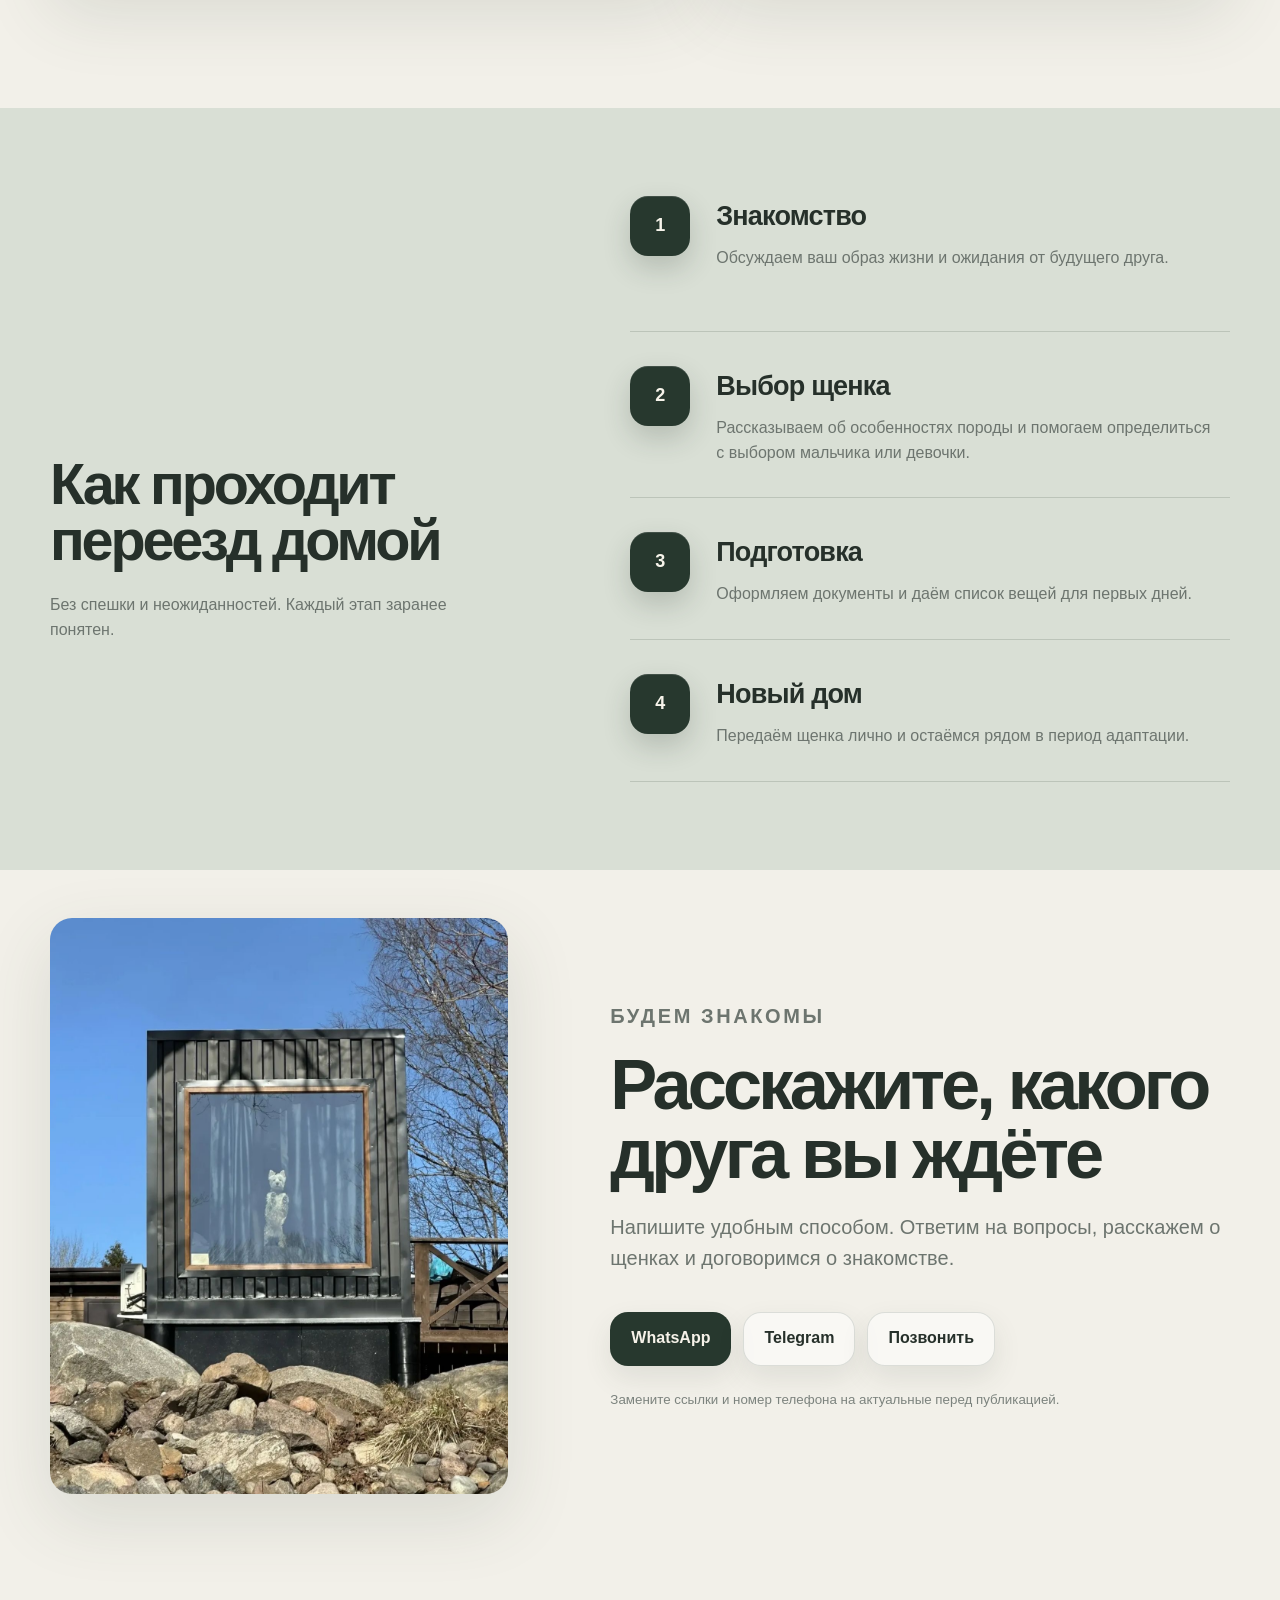
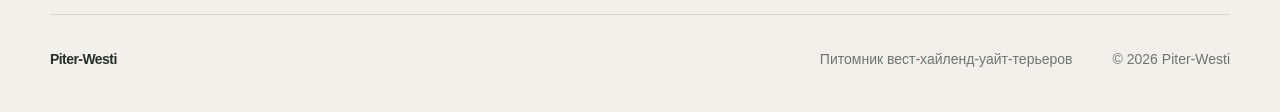
==== commit 325f47db: "Remove hero video poster flicker" ====
--- a/index.html
+++ b/index.html
@@ -41,7 +41,7 @@
           </div>
         </div>
         <div class="hero-media">
-          <video autoplay muted playsinline loop preload="auto" poster="assets/westie-portrait.jpg" aria-label="Вест-хайленд-уайт-терьер приветствует будущих хозяев">
+          <video autoplay muted playsinline loop preload="auto" aria-label="Вест-хайленд-уайт-терьер приветствует будущих хозяев">
             <source src="piter-westi-puppy-v2.mp4" type="video/mp4">
             <img src="assets/westie-portrait.jpg" alt="Белый вест-хайленд-уайт-терьер">
             Ваш браузер не поддерживает видео. Ниже доступна фотография нашего вестика.
--- a/styles.css
+++ b/styles.css
@@ -45,7 +45,8 @@
 .glass-button:hover { transform: translateY(-3px); box-shadow: 0 18px 36px rgba(58,75,63,.19), inset 0 1px 0 rgba(255,255,255,.75); }
 .glass-button:active { transform: translateY(-1px) scale(.98); }
 .hero-media { position: absolute; inset: 0; }
-.hero-media video { width: 100%; height: 100%; object-fit: cover; object-position: 58% center; }
+.hero-media video { width: 100%; height: 100%; object-fit: cover; object-position: 58% center; opacity: 0; transition: opacity .45s ease; }
+.hero-media video.is-ready { opacity: 1; }
 .video-scrim { position: absolute; inset: 0; background: linear-gradient(90deg, rgba(232,234,225,.9) 0%, rgba(232,234,225,.68) 24%, rgba(232,234,225,.14) 54%, transparent 72%), linear-gradient(0deg, rgba(30,43,34,.2), transparent 38%); pointer-events: none; }
 .story-lines { position: absolute; z-index: 4; inset: 0; pointer-events: none; }
 .story-line { position: absolute; left: max(5vw, calc((100vw - 1180px)/2)); top: 50%; width: min(520px, 42vw); margin: 0; color: #f8f6ef; font-size: clamp(36px, 4.7vw, 68px); line-height: 1.02; letter-spacing: -.055em; font-weight: 700; text-align: left; text-wrap: balance; text-shadow: 0 2px 26px rgba(28,39,32,.34); opacity: 0; transform: translateY(-38%); }
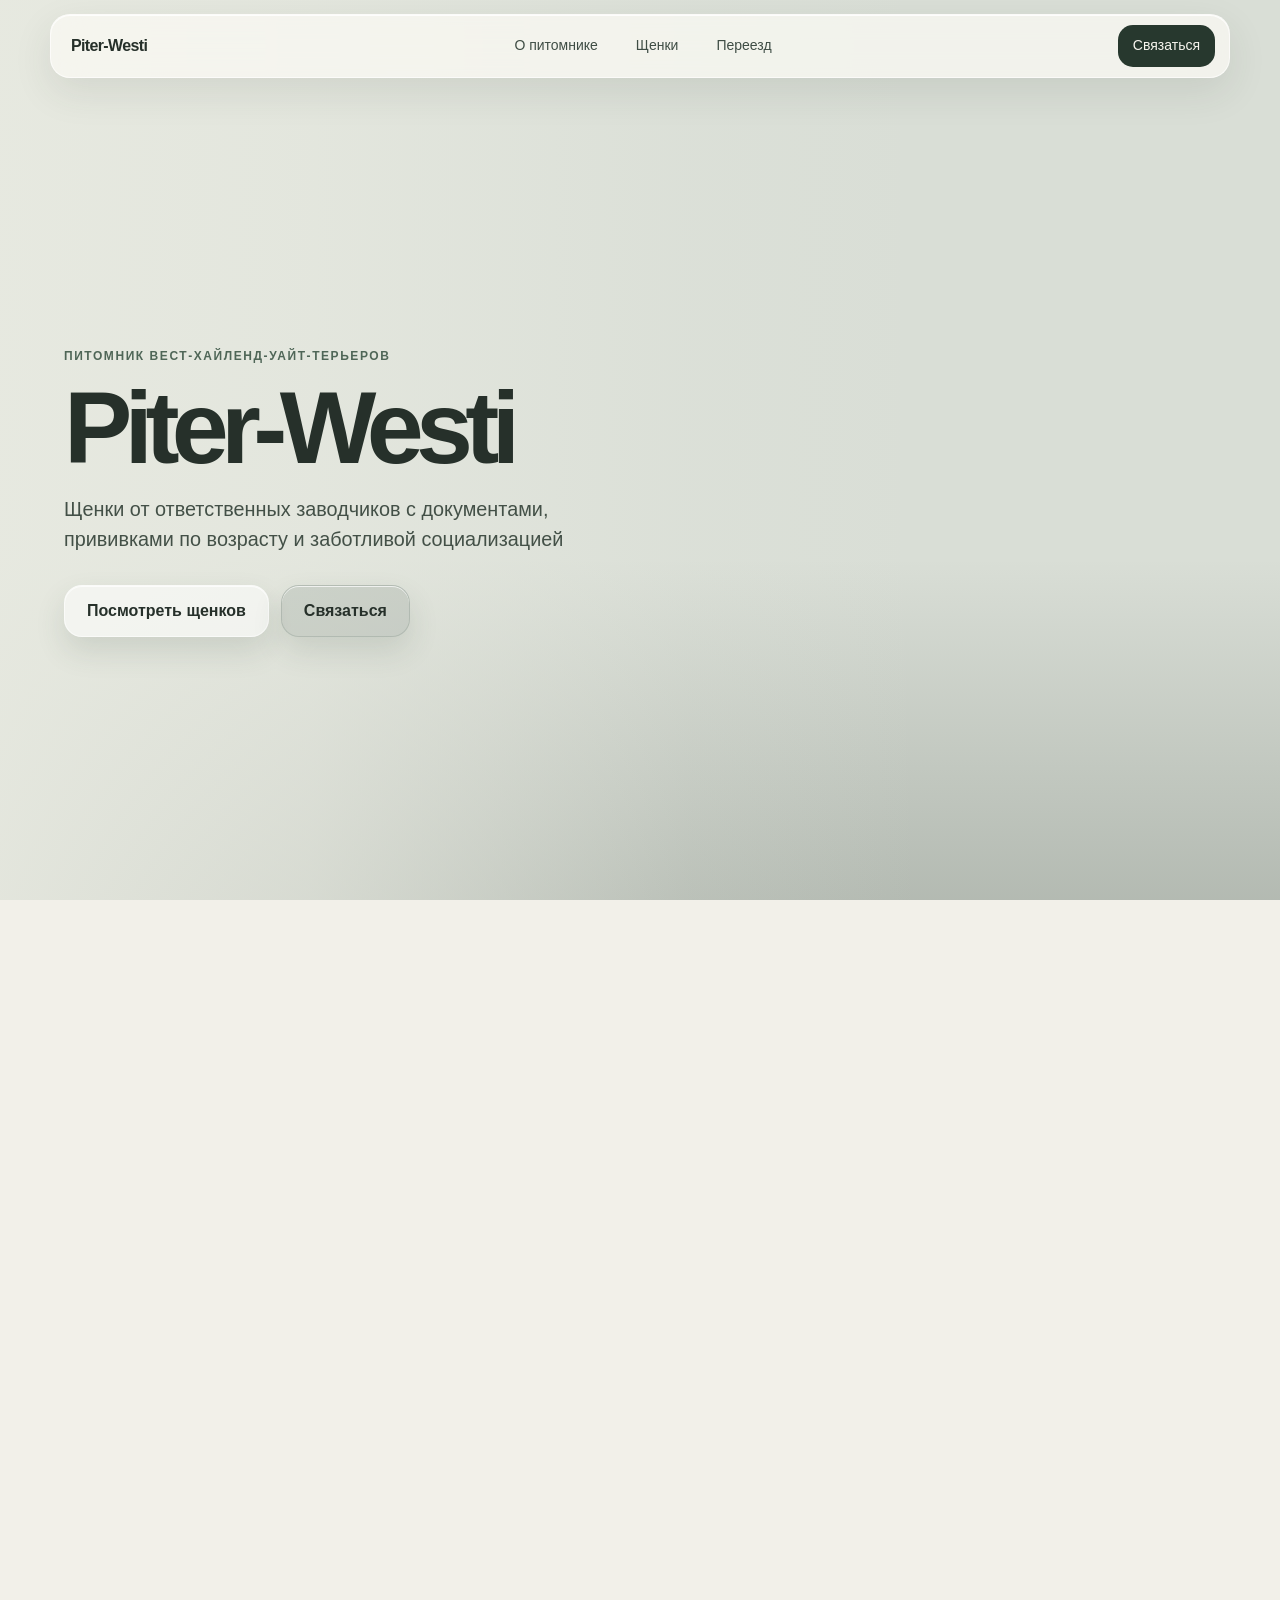
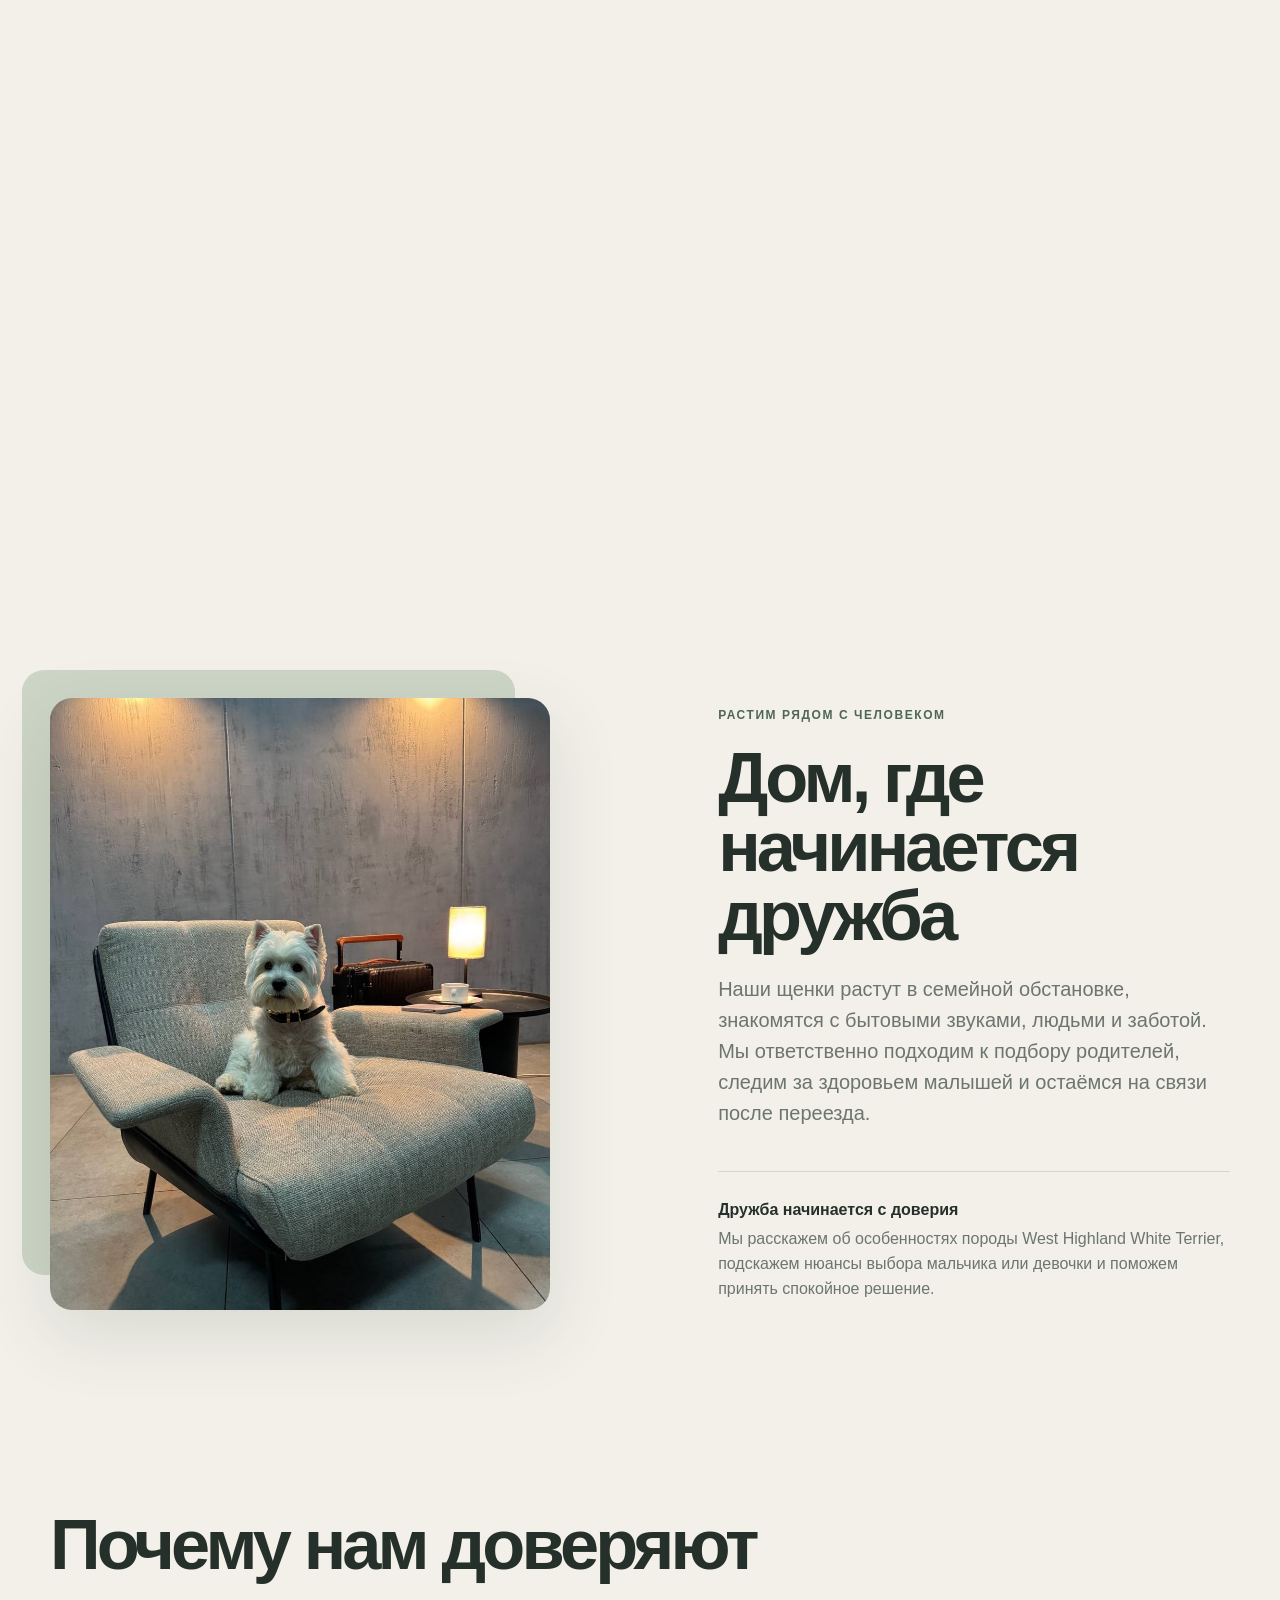
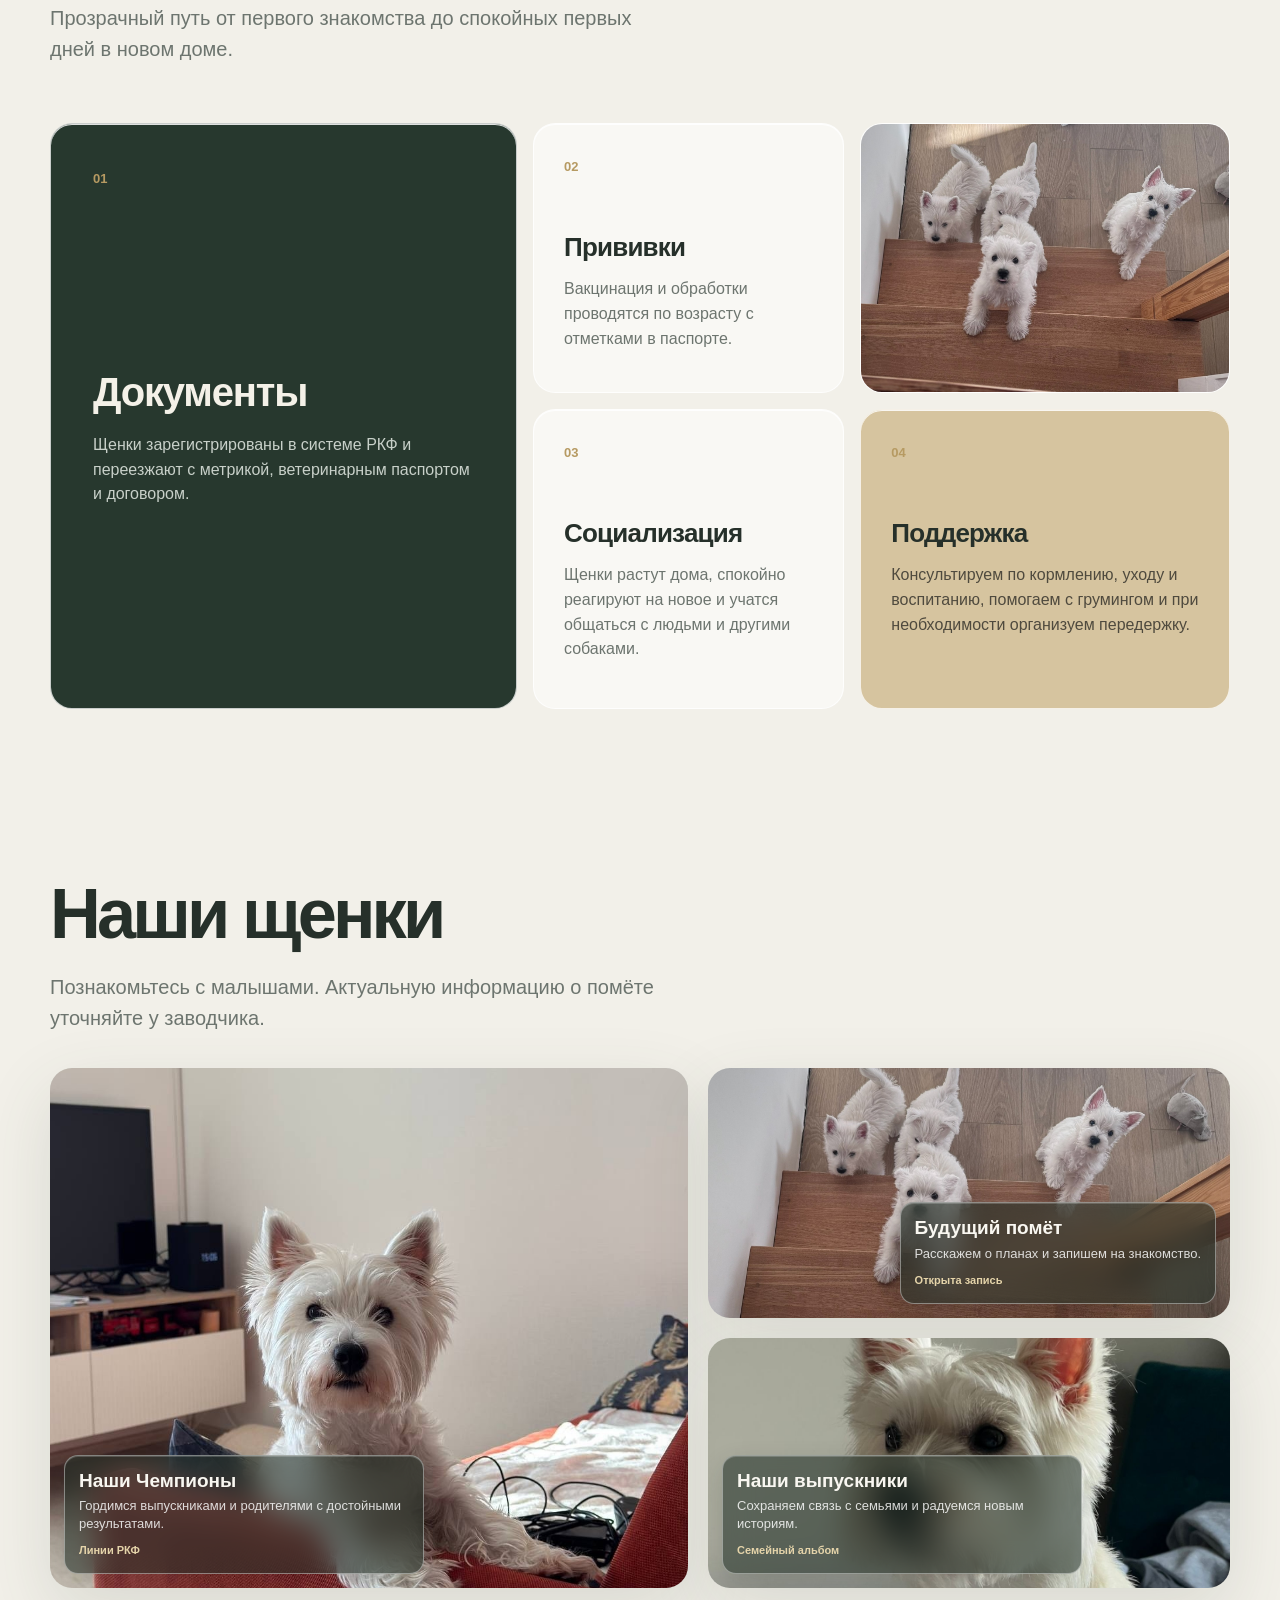
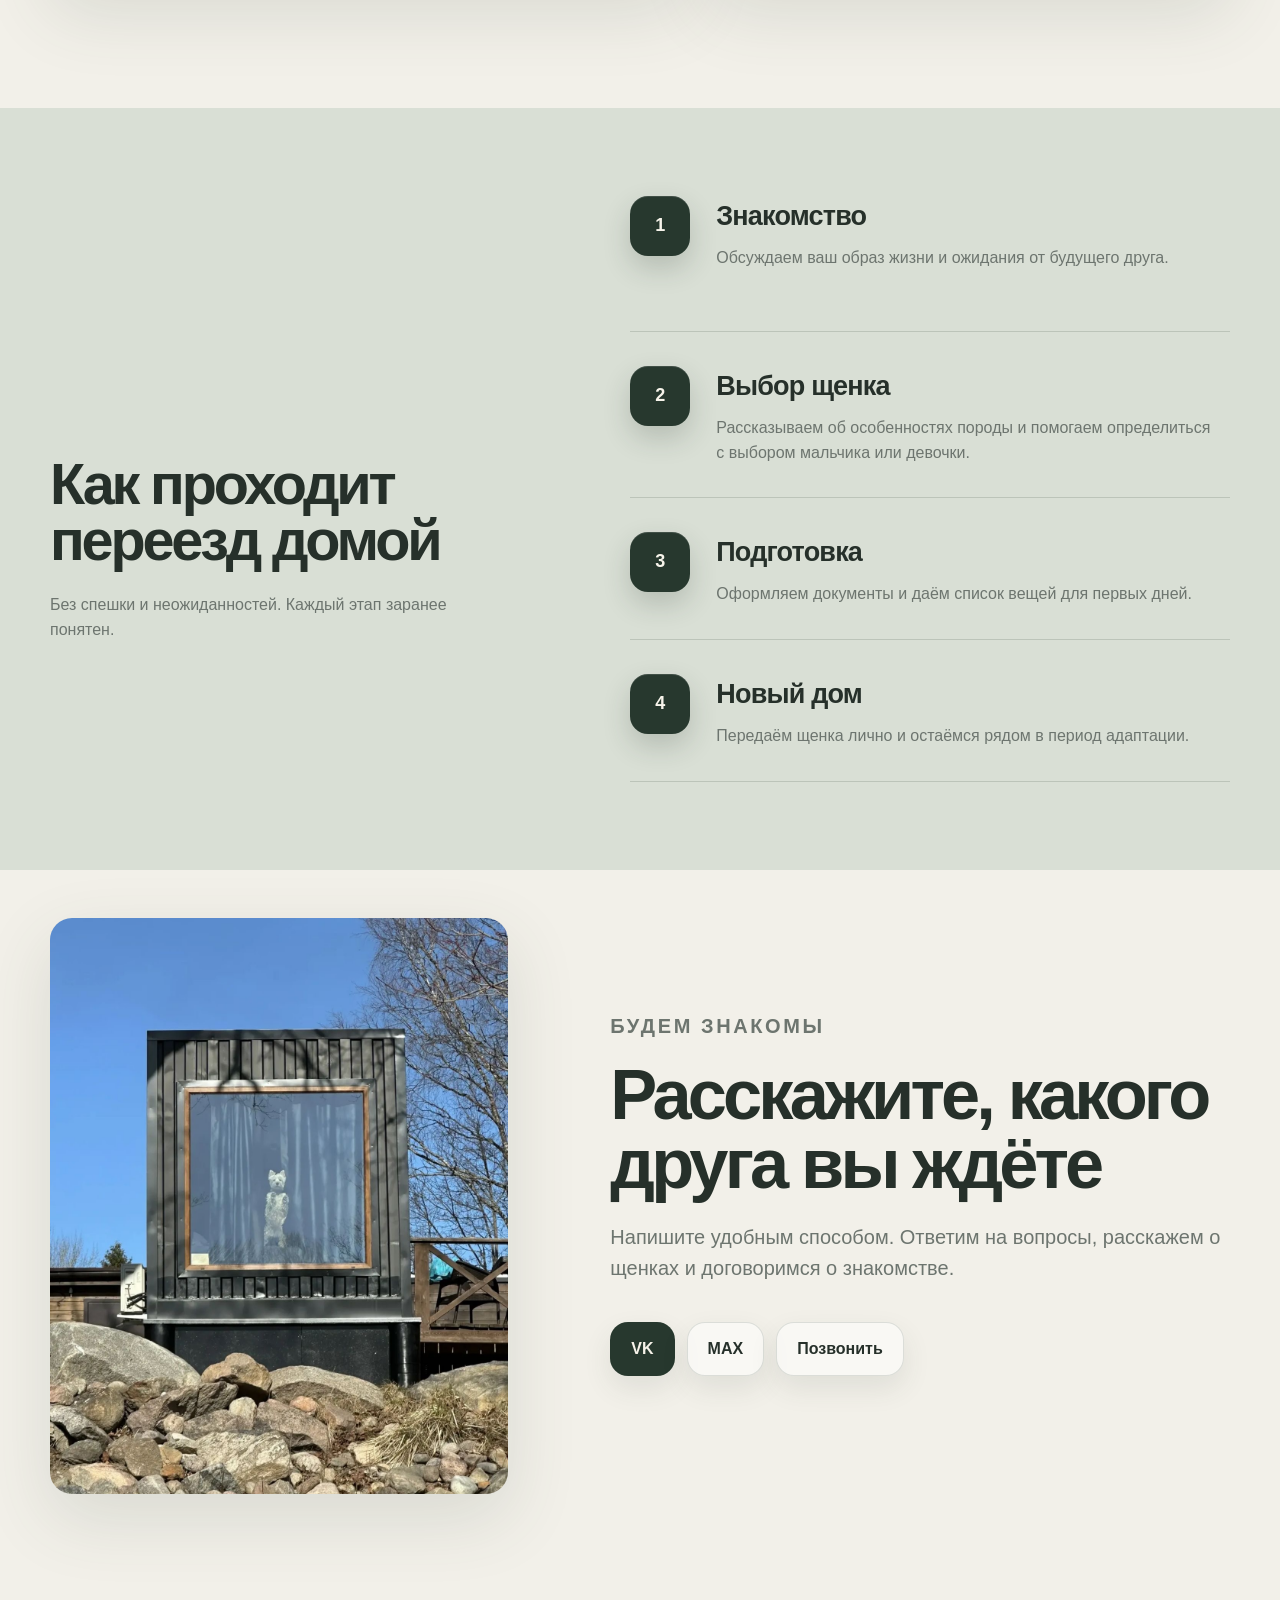
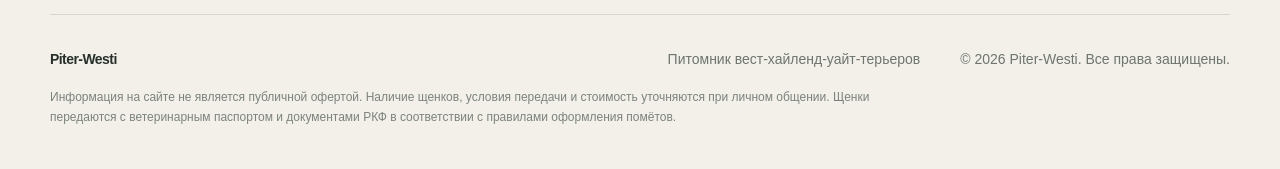
==== commit 4bf44f41: "Refine mobile layout and footer" ====
--- a/index.html
+++ b/index.html
@@ -23,9 +23,9 @@
     <nav class="nav" aria-label="Разделы сайта">
       <a href="#about">О питомнике</a>
       <a href="#puppies">Щенки</a>
-      <a href="#contact">Контакты</a>
+      <a href="#journey">Переезд</a>
     </nav>
-    <a class="header-contact" href="#contact">Связаться</a>
+    <a class="header-contact" href="#contact-info">Связаться</a>
   </header>
 
   <main id="main">
@@ -37,7 +37,7 @@
           <p class="hero-lead">Щенки от ответственных заводчиков с документами, прививками по возрасту и заботливой социализацией</p>
           <div class="hero-actions">
             <a class="glass-button glass-button--light" href="#puppies">Посмотреть щенков</a>
-            <a class="glass-button glass-button--ghost" href="#contact">Связаться</a>
+            <a class="glass-button glass-button--ghost" href="#contact-info">Связаться</a>
           </div>
         </div>
         <div class="hero-media">
@@ -105,7 +105,7 @@
       </div>
     </section>
 
-    <section class="journey reveal" aria-labelledby="journey-title">
+    <section class="journey reveal" id="journey" aria-labelledby="journey-title">
       <div class="section-shell journey-inner">
         <div class="journey-title-wrap">
           <h2 id="journey-title">Как проходит переезд домой</h2>
@@ -122,16 +122,15 @@
 
     <section class="contact section-shell reveal" id="contact" aria-labelledby="contact-title">
       <div class="contact-photo"><img src="assets/westie-window.jpg" alt="Вестик встречает гостей у окна" width="1200" height="1600" loading="lazy"></div>
-      <div class="contact-copy">
+      <div class="contact-copy" id="contact-info">
         <p class="section-kicker">Будем знакомы</p>
         <h2 id="contact-title">Расскажите, какого друга вы ждёте</h2>
         <p>Напишите удобным способом. Ответим на вопросы, расскажем о щенках и договоримся о знакомстве.</p>
         <div class="contact-actions" aria-label="Способы связи">
-          <a href="https://wa.me/" rel="noopener" target="_blank">WhatsApp</a>
-          <a href="https://t.me/" rel="noopener" target="_blank">Telegram</a>
+          <a href="https://vk.com/" rel="noopener" target="_blank">VK</a>
+          <a href="#" rel="noopener" target="_blank">MAX</a>
           <a href="tel:+70000000000">Позвонить</a>
         </div>
-        <small>Замените ссылки и номер телефона на актуальные перед публикацией.</small>
       </div>
     </section>
   </main>
@@ -139,7 +138,8 @@
   <footer class="footer">
     <a class="brand" href="#top">Piter-Westi</a>
     <p>Питомник вест-хайленд-уайт-терьеров</p>
-    <p>© <span id="year"></span> Piter-Westi</p>
+    <p>© <span id="year"></span> Piter-Westi. Все права защищены.</p>
+    <p class="footer-legal">Информация на сайте не является публичной офертой. Наличие щенков, условия передачи и стоимость уточняются при личном общении. Щенки передаются с ветеринарным паспортом и документами РКФ в соответствии с правилами оформления помётов.</p>
   </footer>
   <script src="script.js" defer></script>
 </body>
--- a/styles.css
+++ b/styles.css
@@ -104,15 +104,17 @@
 .journey-steps p { max-width: 500px; margin: 0; color: var(--muted); }
 
 .contact { padding: 48px 0 120px; display: grid; grid-template-columns: .85fr 1.15fr; gap: clamp(40px, 8vw, 110px); align-items: center; }
+.contact-copy { scroll-margin-top: 96px; }
 .contact-photo img { width: 100%; height: clamp(480px, 64vh, 640px); object-fit: cover; object-position: center 54%; border-radius: var(--radius); box-shadow: var(--shadow); }
 .contact-actions { margin: 38px 0 24px; display: flex; flex-wrap: wrap; gap: 12px; }
 .contact-actions a { min-height: 54px; padding: 0 20px; display: inline-flex; align-items: center; border: 1px solid var(--line); border-radius: 18px; background: rgba(255,255,255,.52); box-shadow: 0 12px 28px rgba(54,72,59,.1); font-weight: 700; transition: transform .3s var(--ease), background .3s ease; }
 .contact-actions a:first-child { background: var(--forest); color: #f6f2e9; }
 .contact-actions a:hover { transform: translateY(-3px); }
 .contact-copy small { display: block; max-width: 470px; color: #7c837e; }
-.footer { width: min(1180px, calc(100% - 40px)); margin: 0 auto; padding: 34px 0 42px; display: grid; grid-template-columns: 1fr auto auto; gap: 40px; border-top: 1px solid var(--line); color: var(--muted); font-size: 14px; }
+.footer { width: min(1180px, calc(100% - 40px)); margin: 0 auto; padding: 34px 0 42px; display: grid; grid-template-columns: 1fr auto auto; gap: 18px 40px; border-top: 1px solid var(--line); color: var(--muted); font-size: 14px; }
 .footer p { margin: 0; }
 .footer .brand { color: var(--ink); }
+.footer-legal { grid-column: 1 / -1; max-width: 820px; font-size: 12px; line-height: 1.6; color: #7c837e; }
 
 .reveal { opacity: 0; transform: translateY(28px); transition: opacity .8s var(--ease), transform .8s var(--ease); }
 .reveal.is-visible { opacity: 1; transform: none; }
@@ -127,19 +129,24 @@
 @keyframes line-two { 0%,100% { opacity: 0; transform: translateY(-38%); } 28%,72% { opacity: 1; transform: translateY(-50%); } }
 
 @media (max-width: 820px) {
-  .site-header { grid-template-columns: 1fr auto; }
-  .nav { display: none; }
-  .hero-story { height: 230vh; }
+  .site-header { grid-template-columns: minmax(92px, 1fr) auto auto; gap: 14px; padding-left: 18px; }
+  .nav { display: flex; gap: 16px; font-size: 13px; }
+  .nav a:first-child { font-size: 0; }
+  .nav a:first-child::after { content: "О нас"; font-size: 13px; }
+  .nav a:nth-child(3) { display: none; }
+  .hero-story { height: 300vh; }
   .hero-sticky { background: #aab4aa; }
   .hero-media { inset: 0; }
   .hero-media video { object-position: 70% center; }
-  .video-scrim { background: linear-gradient(90deg, rgba(226,230,219,.82) 0%, rgba(226,230,219,.45) 43%, transparent 72%), linear-gradient(0deg, rgba(27,42,32,.28), transparent 45%); }
-  .hero-copy { inset: auto 0 0; width: 100%; min-height: 58%; padding: 120px 20px 42px; justify-content: flex-end; background: linear-gradient(0deg, rgba(225,228,219,.94) 0%, rgba(225,228,219,.72) 56%, transparent 100%); }
+  .video-scrim { background: linear-gradient(90deg, rgba(226,230,219,.62) 0%, rgba(226,230,219,.3) 42%, transparent 72%), linear-gradient(0deg, rgba(27,42,32,.22), transparent 45%); }
+  .hero-copy { inset: auto 0 0; width: 100%; min-height: 58%; padding: 120px 20px 42px; justify-content: flex-end; background: linear-gradient(0deg, rgba(225,228,219,.84) 0%, rgba(225,228,219,.48) 56%, transparent 100%); }
   h1 { font-size: clamp(58px, 18vw, 86px); }
   .hero-lead { max-width: 460px; font-size: 17px; }
-  .story-line { left: 20px; top: auto; bottom: clamp(44px, 6vh, 68px); width: min(520px, calc(100% - 40px)); font-size: clamp(30px, 7.5vw, 46px); text-shadow: 0 3px 24px rgba(18,30,22,.5); }
+  .story-line { left: 20px; top: auto; bottom: clamp(92px, 14vh, 132px); width: min(520px, calc(100% - 40px)); font-size: clamp(30px, 7.5vw, 46px); text-shadow: 0 3px 24px rgba(18,30,22,.5); }
   @supports (animation-timeline: scroll()) {
     .story-line--one, .story-line--two { animation-name: line-mobile; }
+    .story-line--one { animation-range: 60vh 126vh; }
+    .story-line--two { animation-range: 148vh 232vh; }
   }
   .about, .contact, .journey-inner { grid-template-columns: 1fr; }
   .about { padding: 42px 0 100px; gap: 56px; }
@@ -155,19 +162,23 @@
   .journey { padding: 72px 0; }
   .journey-title-wrap { position: static; margin-top: 0; transform: none; }
   .contact { padding: 42px 0 100px; }
+  .contact-copy { scroll-margin-top: 84px; }
   .contact-photo { width: 82%; }
   .footer { grid-template-columns: 1fr; gap: 8px; }
 }
 
 @media (max-width: 520px) {
-  .site-header { top: 8px; width: calc(100% - 16px); height: 58px; border-radius: 18px; }
-  .header-contact { padding: 8px 12px; }
+  .site-header { top: 8px; width: calc(100% - 16px); height: 58px; padding: 0 10px 0 14px; gap: 10px; border-radius: 18px; }
+  .brand { font-size: 15px; }
+  .nav { gap: 10px; font-size: 12px; }
+  .nav a:first-child::after { font-size: 12px; }
+  .header-contact { padding: 8px 10px; font-size: 13px; }
   .hero-copy { padding-inline: 16px; padding-bottom: 30px; }
   .hero-kicker { max-width: 250px; }
   .hero-actions { display: grid; grid-template-columns: 1fr 1fr; }
   .glass-button { min-height: 48px; padding: 0 12px; font-size: 14px; white-space: nowrap; }
   .hero-media video { object-position: 72% center; }
-  .story-line { left: 16px; bottom: clamp(34px, 5vh, 50px); width: calc(100% - 32px); font-size: clamp(27px, 8vw, 35px); }
+  .story-line { left: 16px; bottom: clamp(82px, 13vh, 116px); width: calc(100% - 32px); font-size: clamp(27px, 8vw, 35px); }
   .section-shell { width: min(100% - 28px, 1180px); }
   h2 { font-size: 43px; }
   .about-photo { max-width: 92%; }
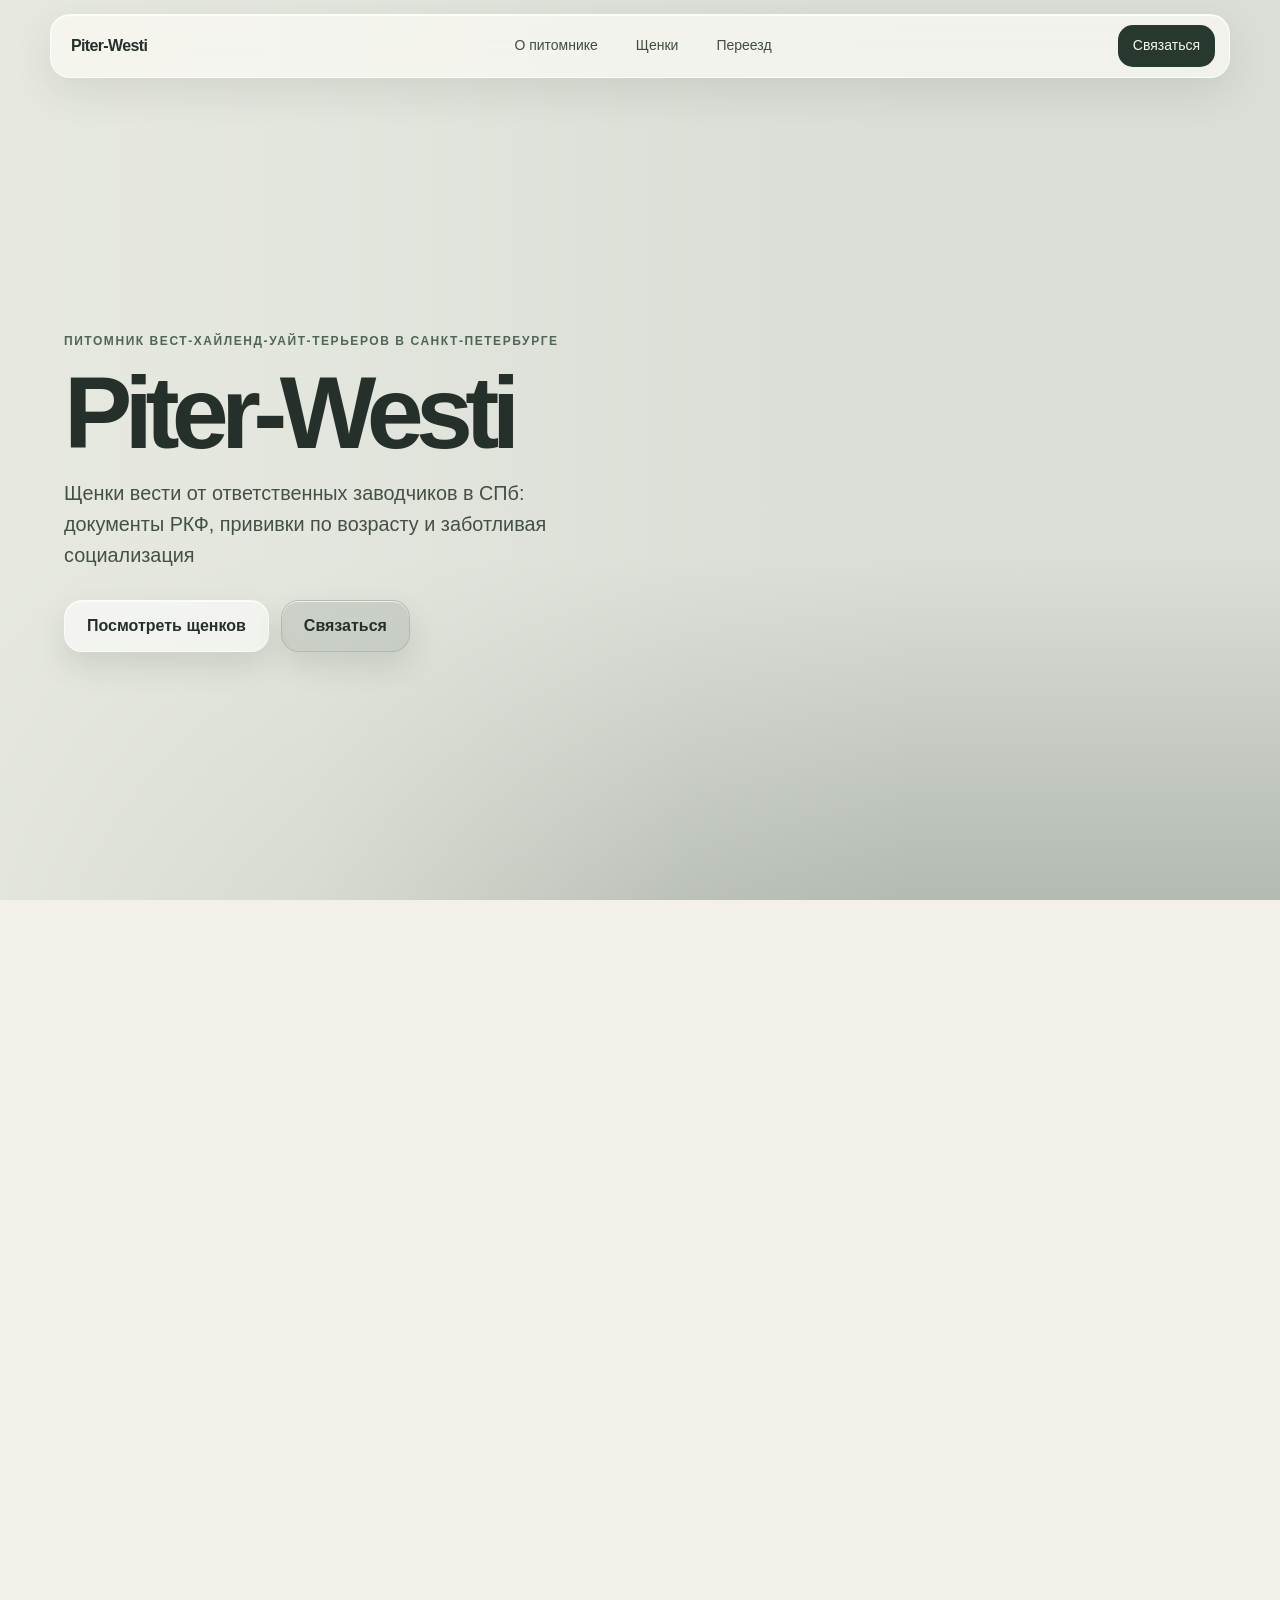
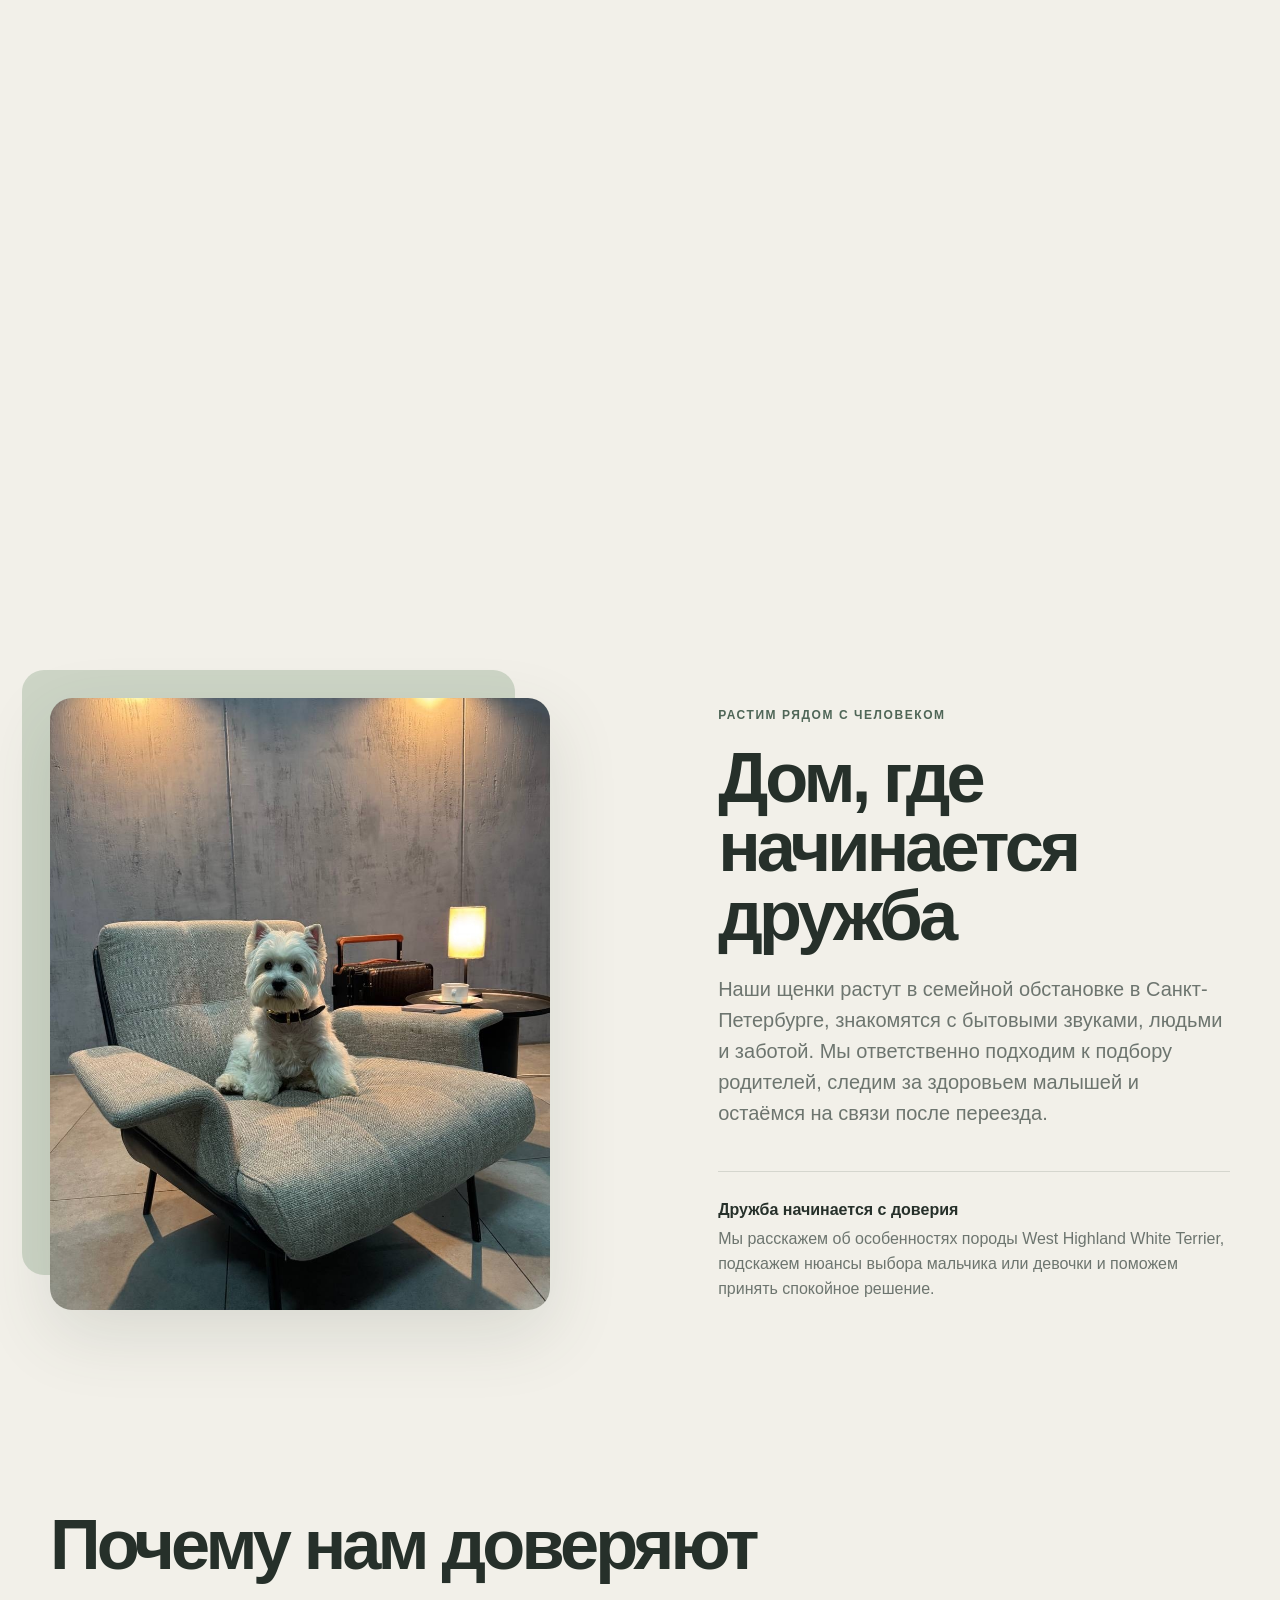
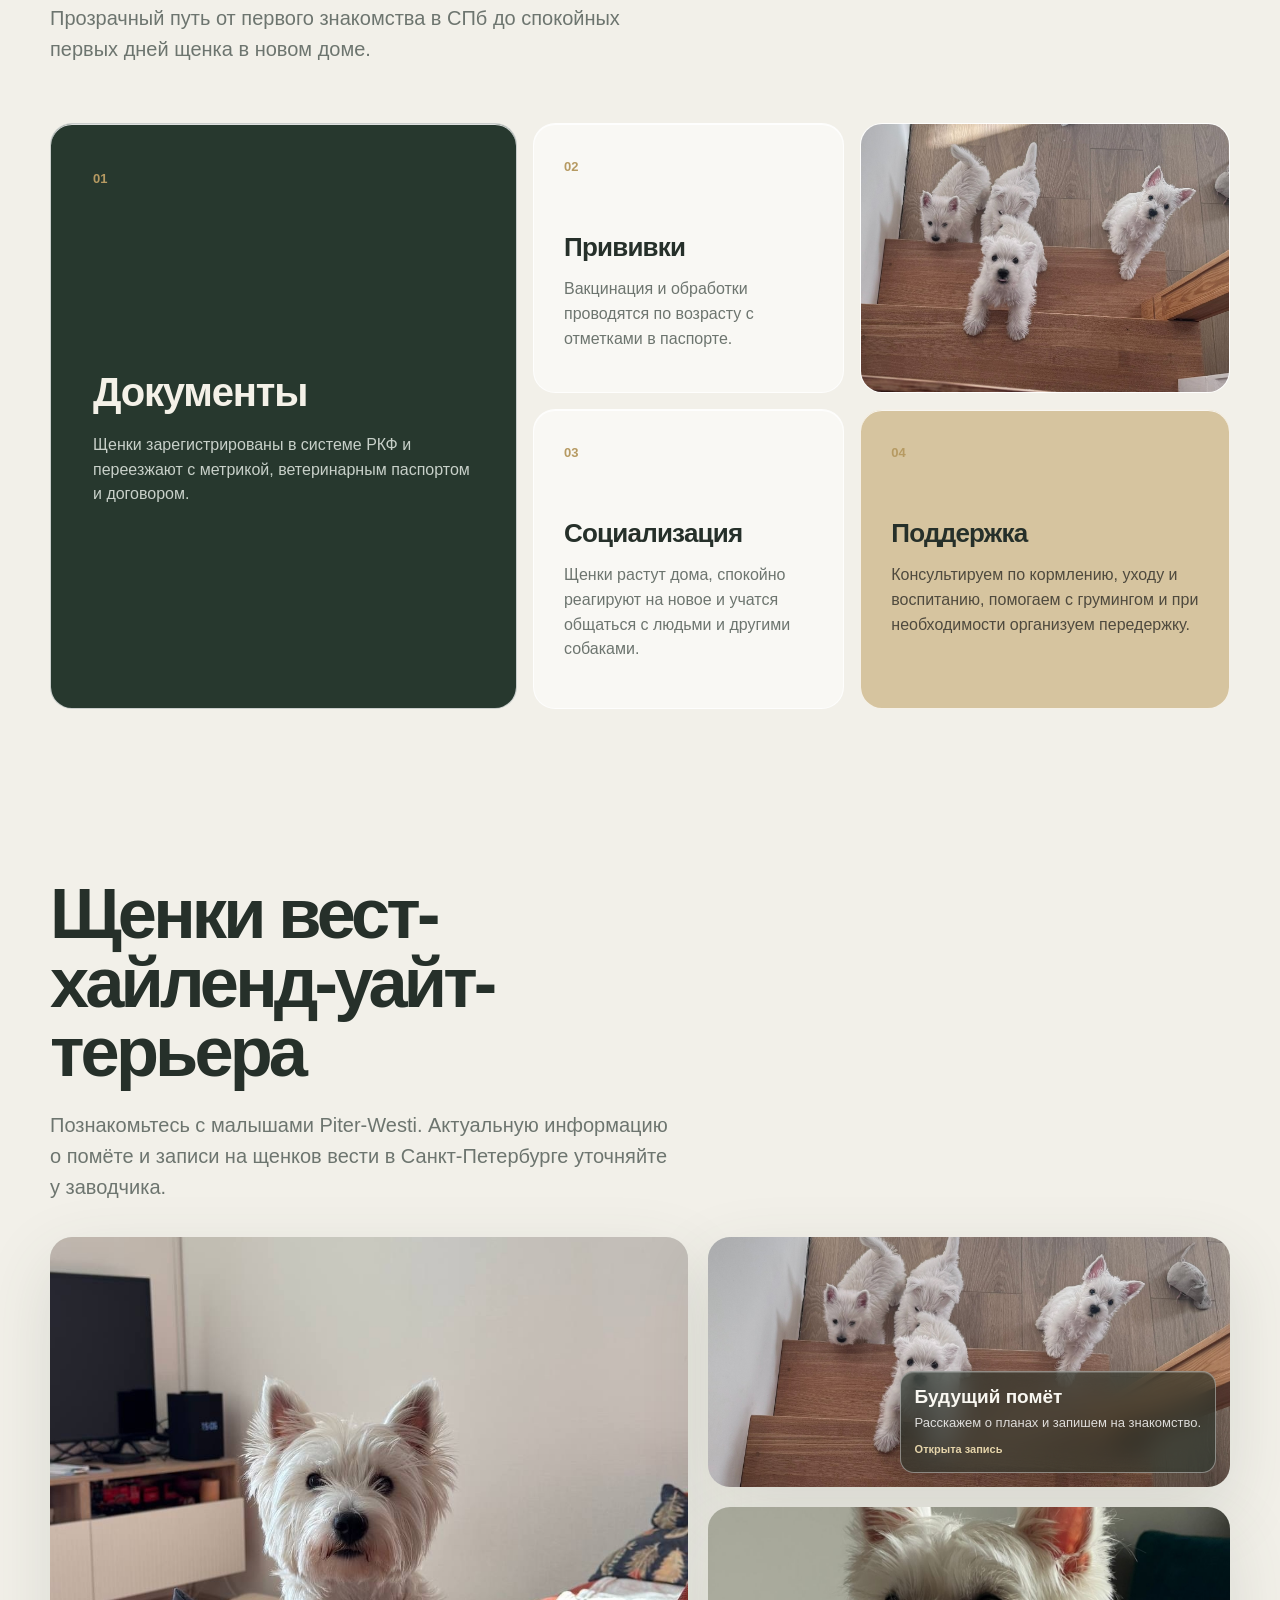
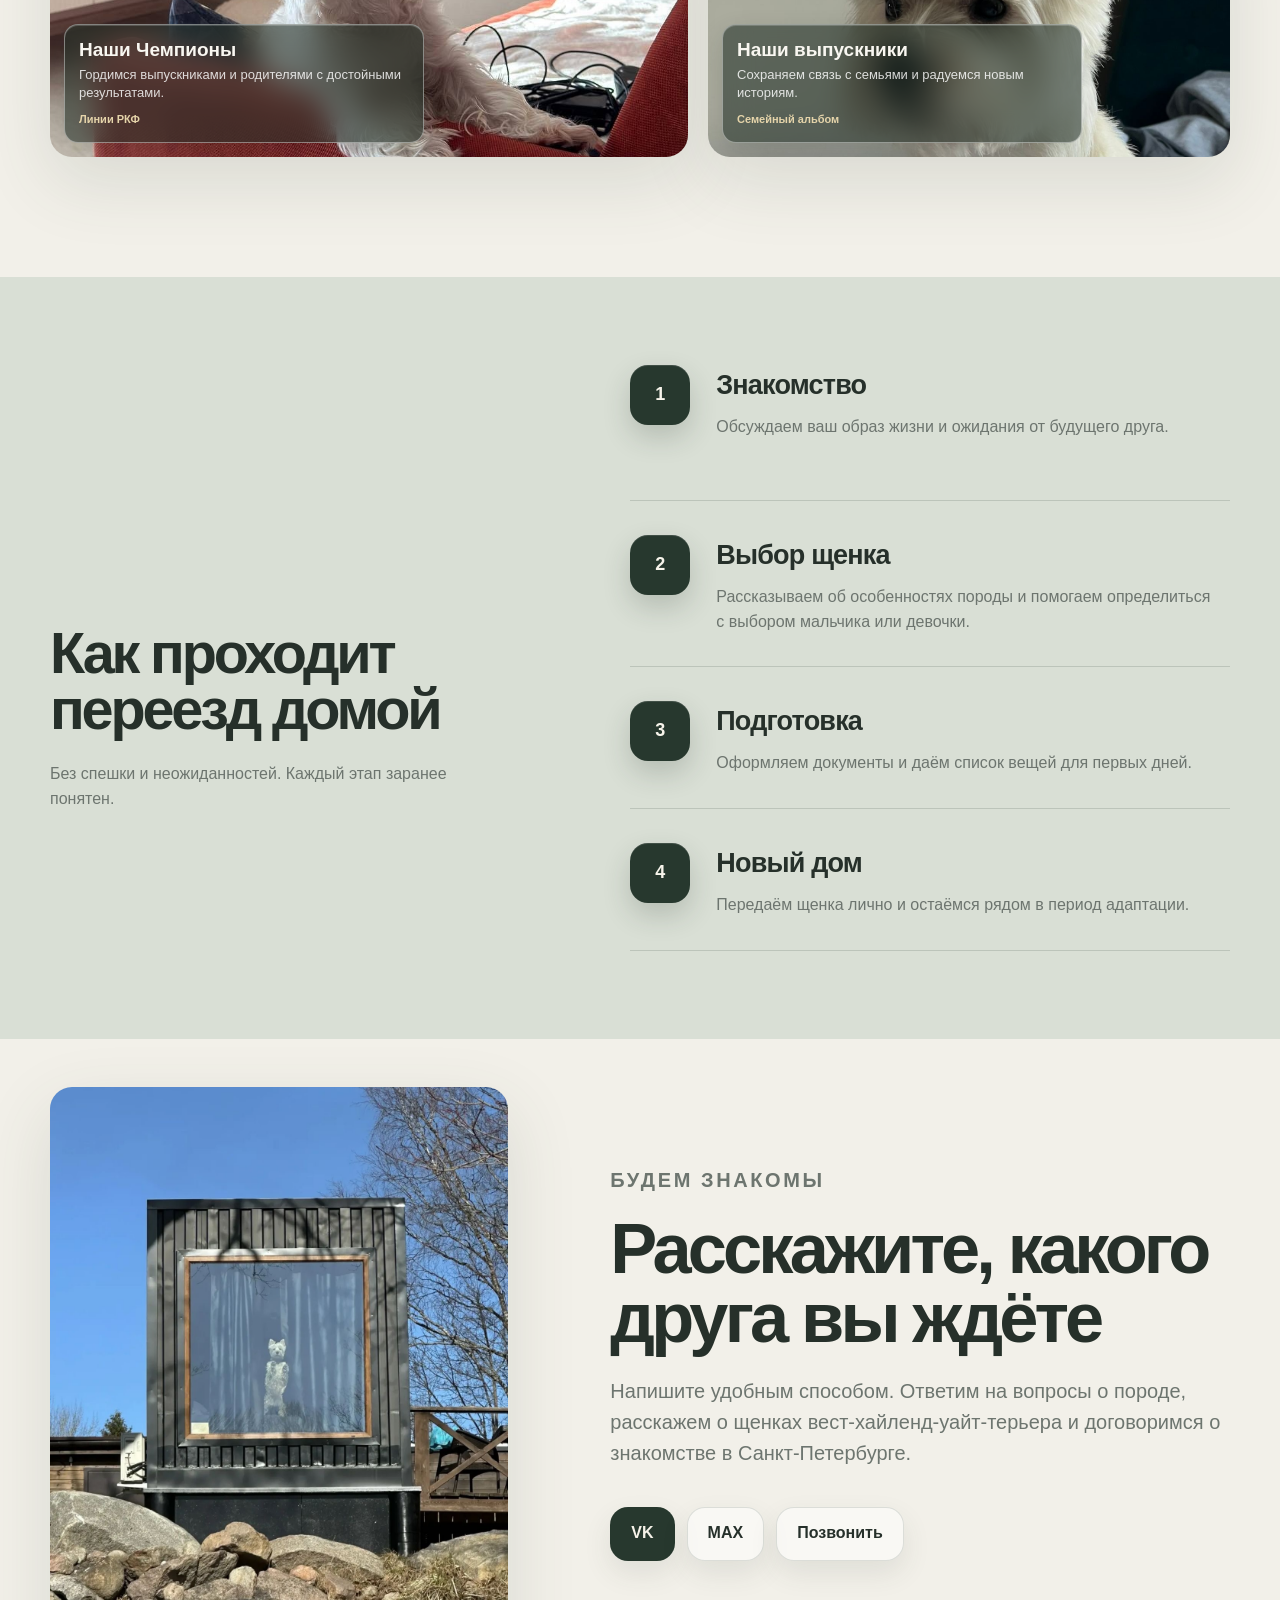
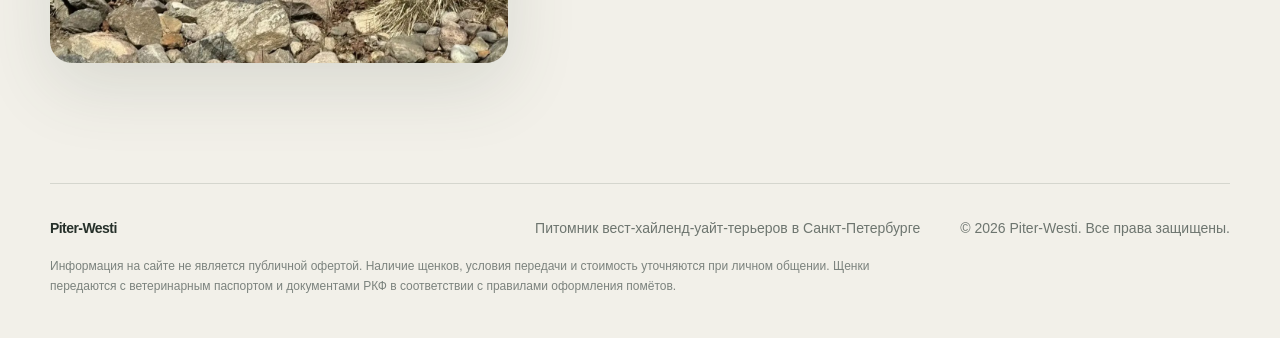
==== commit 02fb103d: "Improve SEO and mobile performance" ====
--- a/index.html
+++ b/index.html
@@ -4,16 +4,42 @@
   <meta charset="UTF-8">
   <meta name="viewport" content="width=device-width, initial-scale=1.0">
   <meta name="theme-color" content="#f2f0e9">
-  <meta name="description" content="Piter-Westi - питомник вест-хайленд-уайт-терьеров. Щенки с документами, прививками по возрасту и заботливой социализацией.">
-  <meta property="og:title" content="Piter-Westi - питомник вест-хайленд-уайт-терьеров">
-  <meta property="og:description" content="Здоровые, социализированные щенки вест-хайленд-уайт-терьера и поддержка заводчика после переезда домой.">
+  <meta name="description" content="Piter-Westi - питомник вест-хайленд-уайт-терьеров в Санкт-Петербурге. Щенки вести с документами РКФ, прививками и заботливой социализацией.">
+  <link rel="canonical" href="https://piter-westi.ru/">
+  <meta property="og:title" content="Piter-Westi - питомник вест-хайленд-уайт-терьеров в СПб">
+  <meta property="og:description" content="Щенки вест-хайленд-уайт-терьера в Санкт-Петербурге: документы РКФ, прививки по возрасту, социализация и поддержка заводчика.">
   <meta property="og:type" content="website">
-  <meta property="og:image" content="assets/puppies.jpg">
-  <title>Piter-Westi - питомник вест-хайленд-уайт-терьеров</title>
+  <meta property="og:url" content="https://piter-westi.ru/">
+  <meta property="og:image" content="https://piter-westi.ru/assets/puppies.jpg">
+  <title>Piter-Westi - питомник вест-хайленд-уайт-терьеров в СПб</title>
   <link rel="preload" href="piter-westi-puppy-v2.mp4" as="video" type="video/mp4">
   <link rel="stylesheet" href="styles.css">
   <script type="application/ld+json">
-    {"@context":"https://schema.org","@type":"Organization","name":"Piter-Westi","description":"Питомник вест-хайленд-уайт-терьеров","contactPoint":{"@type":"ContactPoint","contactType":"customer service","availableLanguage":"Russian"}}
+    {
+      "@context": "https://schema.org",
+      "@type": ["Organization", "LocalBusiness"],
+      "name": "Piter-Westi",
+      "alternateName": ["Питер Вести", "Piter Westi"],
+      "url": "https://piter-westi.ru/",
+      "description": "Питомник вест-хайленд-уайт-терьеров в Санкт-Петербурге. Щенки вести с документами РКФ, ветеринарным паспортом, прививками по возрасту и домашней социализацией.",
+      "image": "https://piter-westi.ru/assets/puppies.jpg",
+      "areaServed": {
+        "@type": "Place",
+        "name": "Санкт-Петербург и Ленинградская область"
+      },
+      "knowsAbout": [
+        "вест-хайленд-уайт-терьер",
+        "щенки вести",
+        "питомник вестиков Санкт-Петербург",
+        "West Highland White Terrier"
+      ],
+      "contactPoint": {
+        "@type": "ContactPoint",
+        "contactType": "customer service",
+        "availableLanguage": "Russian",
+        "areaServed": "RU"
+      }
+    }
   </script>
 </head>
 <body>
@@ -32,9 +58,9 @@
     <section class="hero-story" id="top" aria-labelledby="hero-title">
       <div class="hero-sticky">
         <div class="hero-copy">
-          <p class="hero-kicker">Питомник вест-хайленд-уайт-терьеров</p>
+          <p class="hero-kicker">Питомник вест-хайленд-уайт-терьеров в Санкт-Петербурге</p>
           <h1 id="hero-title">Piter-Westi</h1>
-          <p class="hero-lead">Щенки от ответственных заводчиков с документами, прививками по возрасту и заботливой социализацией</p>
+          <p class="hero-lead">Щенки вести от ответственных заводчиков в СПб: документы РКФ, прививки по возрасту и заботливая социализация</p>
           <div class="hero-actions">
             <a class="glass-button glass-button--light" href="#puppies">Посмотреть щенков</a>
             <a class="glass-button glass-button--ghost" href="#contact-info">Связаться</a>
@@ -50,7 +76,7 @@
         </div>
         <div class="story-lines" aria-live="polite">
           <p class="story-line story-line--one">Привет! Давай познакомимся</p>
-          <p class="story-line story-line--two">Мы - Piter-Westi, питомник вест-хайленд-уайт-терьеров</p>
+          <p class="story-line story-line--two">Мы - Piter-Westi, или Питер Вести, питомник вест-хайленд-уайт-терьеров</p>
         </div>
       </div>
     </section>
@@ -62,7 +88,7 @@
       <div class="about-copy">
         <p class="section-kicker">Растим рядом с человеком</p>
         <h2 id="about-title">Дом, где начинается дружба</h2>
-        <p class="section-intro">Наши щенки растут в семейной обстановке, знакомятся с бытовыми звуками, людьми и заботой. Мы ответственно подходим к подбору родителей, следим за здоровьем малышей и остаёмся на связи после переезда.</p>
+        <p class="section-intro">Наши щенки растут в семейной обстановке в Санкт-Петербурге, знакомятся с бытовыми звуками, людьми и заботой. Мы ответственно подходим к подбору родителей, следим за здоровьем малышей и остаёмся на связи после переезда.</p>
         <div class="about-note">
           <strong>Дружба начинается с доверия</strong>
           <span>Мы расскажем об особенностях породы West Highland White Terrier, подскажем нюансы выбора мальчика или девочки и поможем принять спокойное решение.</span>
@@ -73,7 +99,7 @@
     <section class="trust section-shell reveal" aria-labelledby="trust-title">
       <div class="section-heading">
         <h2 id="trust-title">Почему нам доверяют</h2>
-        <p>Прозрачный путь от первого знакомства до спокойных первых дней в новом доме.</p>
+        <p>Прозрачный путь от первого знакомства в СПб до спокойных первых дней щенка в новом доме.</p>
       </div>
       <div class="trust-grid">
         <article class="trust-item trust-item--primary"><span>01</span><h3>Документы</h3><p>Щенки зарегистрированы в системе РКФ и переезжают с метрикой, ветеринарным паспортом и договором.</p></article>
@@ -86,8 +112,8 @@
 
     <section class="puppies section-shell reveal" id="puppies" aria-labelledby="puppies-title">
       <div class="section-heading section-heading--compact">
-        <h2 id="puppies-title">Наши щенки</h2>
-        <p>Познакомьтесь с малышами. Актуальную информацию о помёте уточняйте у заводчика.</p>
+        <h2 id="puppies-title">Щенки вест-хайленд-уайт-терьера</h2>
+        <p>Познакомьтесь с малышами Piter-Westi. Актуальную информацию о помёте и записи на щенков вести в Санкт-Петербурге уточняйте у заводчика.</p>
       </div>
       <div class="puppy-gallery">
         <article class="puppy-card puppy-card--tall">
@@ -125,7 +151,7 @@
       <div class="contact-copy" id="contact-info">
         <p class="section-kicker">Будем знакомы</p>
         <h2 id="contact-title">Расскажите, какого друга вы ждёте</h2>
-        <p>Напишите удобным способом. Ответим на вопросы, расскажем о щенках и договоримся о знакомстве.</p>
+        <p>Напишите удобным способом. Ответим на вопросы о породе, расскажем о щенках вест-хайленд-уайт-терьера и договоримся о знакомстве в Санкт-Петербурге.</p>
         <div class="contact-actions" aria-label="Способы связи">
           <a href="https://vk.com/" rel="noopener" target="_blank">VK</a>
           <a href="#" rel="noopener" target="_blank">MAX</a>
@@ -137,7 +163,7 @@
 
   <footer class="footer">
     <a class="brand" href="#top">Piter-Westi</a>
-    <p>Питомник вест-хайленд-уайт-терьеров</p>
+    <p>Питомник вест-хайленд-уайт-терьеров в Санкт-Петербурге</p>
     <p>© <span id="year"></span> Piter-Westi. Все права защищены.</p>
     <p class="footer-legal">Информация на сайте не является публичной офертой. Наличие щенков, условия передачи и стоимость уточняются при личном общении. Щенки передаются с ветеринарным паспортом и документами РКФ в соответствии с правилами оформления помётов.</p>
   </footer>
--- a/styles.css
+++ b/styles.css
@@ -15,8 +15,8 @@
 }
 
 * { box-sizing: border-box; }
-html { scroll-behavior: smooth; scroll-padding-top: 88px; }
-body { margin: 0; background: var(--milk); color: var(--ink); font-family: "Avenir Next", Avenir, "Segoe UI", sans-serif; line-height: 1.55; }
+html { scroll-behavior: smooth; scroll-padding-top: 88px; overflow-x: hidden; }
+body { margin: 0; overflow-x: hidden; background: var(--milk); color: var(--ink); font-family: "Avenir Next", Avenir, "Segoe UI", sans-serif; line-height: 1.55; }
 img, video { display: block; max-width: 100%; }
 a { color: inherit; text-decoration: none; }
 button, a { -webkit-tap-highlight-color: transparent; }
@@ -47,6 +47,7 @@
 .hero-media { position: absolute; inset: 0; }
 .hero-media video { width: 100%; height: 100%; object-fit: cover; object-position: 58% center; opacity: 0; transition: opacity .45s ease; }
 .hero-media video.is-ready { opacity: 1; }
+.hero-media video::-webkit-media-controls { display: none !important; }
 .video-scrim { position: absolute; inset: 0; background: linear-gradient(90deg, rgba(232,234,225,.9) 0%, rgba(232,234,225,.68) 24%, rgba(232,234,225,.14) 54%, transparent 72%), linear-gradient(0deg, rgba(30,43,34,.2), transparent 38%); pointer-events: none; }
 .story-lines { position: absolute; z-index: 4; inset: 0; pointer-events: none; }
 .story-line { position: absolute; left: max(5vw, calc((100vw - 1180px)/2)); top: 50%; width: min(520px, 42vw); margin: 0; color: #f8f6ef; font-size: clamp(36px, 4.7vw, 68px); line-height: 1.02; letter-spacing: -.055em; font-weight: 700; text-align: left; text-wrap: balance; text-shadow: 0 2px 26px rgba(28,39,32,.34); opacity: 0; transform: translateY(-38%); }
@@ -129,12 +130,20 @@
 @keyframes line-two { 0%,100% { opacity: 0; transform: translateY(-38%); } 28%,72% { opacity: 1; transform: translateY(-50%); } }
 
 @media (max-width: 820px) {
+  /* backdrop-filter over a playing hero video is the main source of scroll
+     jank on mobile GPUs; drop it below this breakpoint and compensate with
+     a more opaque background instead. */
+  .site-header { backdrop-filter: none; background: rgba(250,249,244,.94); }
+  .glass-button { backdrop-filter: none; }
+  .glass-button--light { background: rgba(255,255,255,.9); }
+  .glass-button--ghost { background: rgba(46,64,53,.55); }
+  .puppy-card__body { backdrop-filter: none; background: rgba(28,40,33,.82); }
   .site-header { grid-template-columns: minmax(92px, 1fr) auto auto; gap: 14px; padding-left: 18px; }
   .nav { display: flex; gap: 16px; font-size: 13px; }
   .nav a:first-child { font-size: 0; }
   .nav a:first-child::after { content: "О нас"; font-size: 13px; }
   .nav a:nth-child(3) { display: none; }
-  .hero-story { height: 300vh; }
+  .hero-story { height: 250vh; }
   .hero-sticky { background: #aab4aa; }
   .hero-media { inset: 0; }
   .hero-media video { object-position: 70% center; }
@@ -142,11 +151,12 @@
   .hero-copy { inset: auto 0 0; width: 100%; min-height: 58%; padding: 120px 20px 42px; justify-content: flex-end; background: linear-gradient(0deg, rgba(225,228,219,.84) 0%, rgba(225,228,219,.48) 56%, transparent 100%); }
   h1 { font-size: clamp(58px, 18vw, 86px); }
   .hero-lead { max-width: 460px; font-size: 17px; }
-  .story-line { left: 20px; top: auto; bottom: clamp(92px, 14vh, 132px); width: min(520px, calc(100% - 40px)); font-size: clamp(30px, 7.5vw, 46px); text-shadow: 0 3px 24px rgba(18,30,22,.5); }
+  .story-lines { z-index: 4; }
+  .story-line { left: 20px; top: auto; bottom: clamp(118px, 18vh, 168px); width: min(520px, calc(100% - 40px)); font-size: clamp(30px, 7.5vw, 46px); text-shadow: 0 3px 24px rgba(18,30,22,.5); }
   @supports (animation-timeline: scroll()) {
     .story-line--one, .story-line--two { animation-name: line-mobile; }
-    .story-line--one { animation-range: 60vh 126vh; }
-    .story-line--two { animation-range: 148vh 232vh; }
+    .story-line--one { animation-range: 64vh 118vh; }
+    .story-line--two { animation-range: 124vh 188vh; }
   }
   .about, .contact, .journey-inner { grid-template-columns: 1fr; }
   .about { padding: 42px 0 100px; gap: 56px; }
@@ -178,7 +188,7 @@
   .hero-actions { display: grid; grid-template-columns: 1fr 1fr; }
   .glass-button { min-height: 48px; padding: 0 12px; font-size: 14px; white-space: nowrap; }
   .hero-media video { object-position: 72% center; }
-  .story-line { left: 16px; bottom: clamp(82px, 13vh, 116px); width: calc(100% - 32px); font-size: clamp(27px, 8vw, 35px); }
+  .story-line { left: 16px; bottom: clamp(104px, 17vh, 148px); width: calc(100% - 32px); font-size: clamp(27px, 8vw, 35px); }
   .section-shell { width: min(100% - 28px, 1180px); }
   h2 { font-size: 43px; }
   .about-photo { max-width: 92%; }
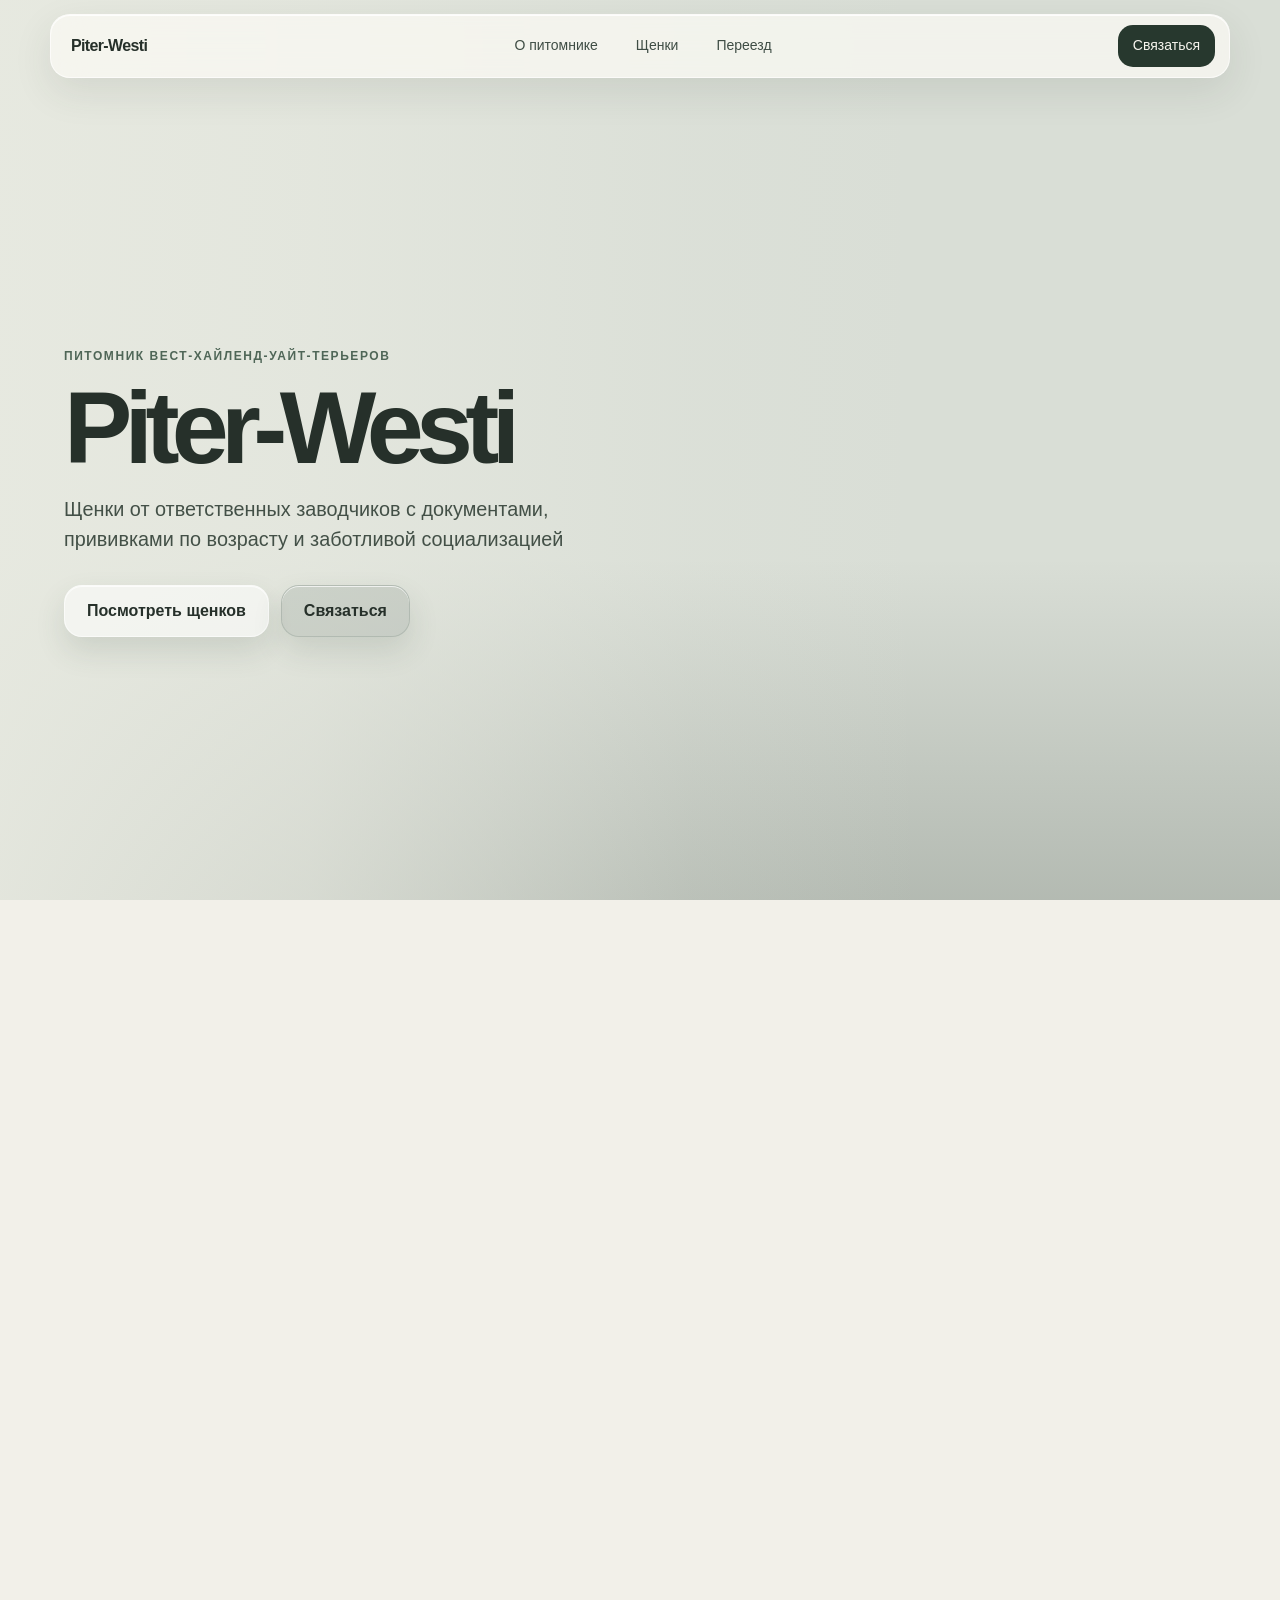
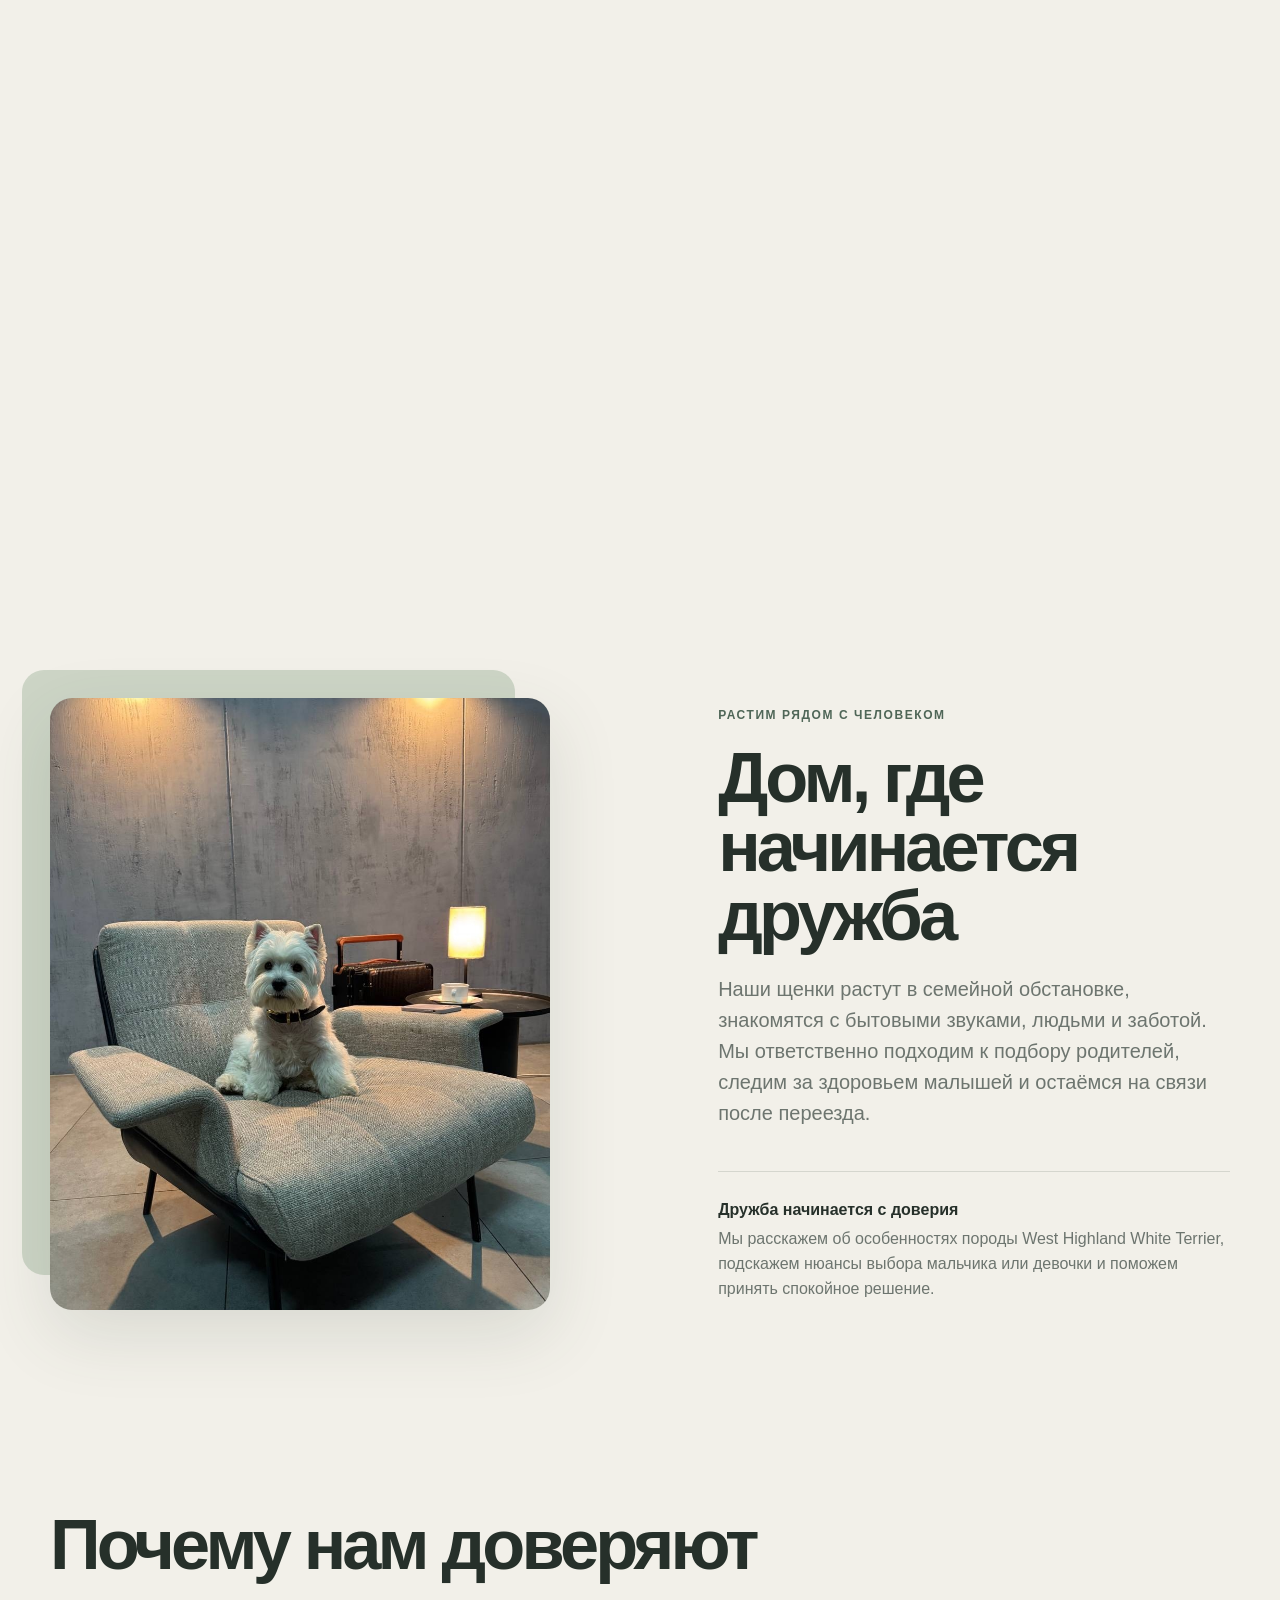
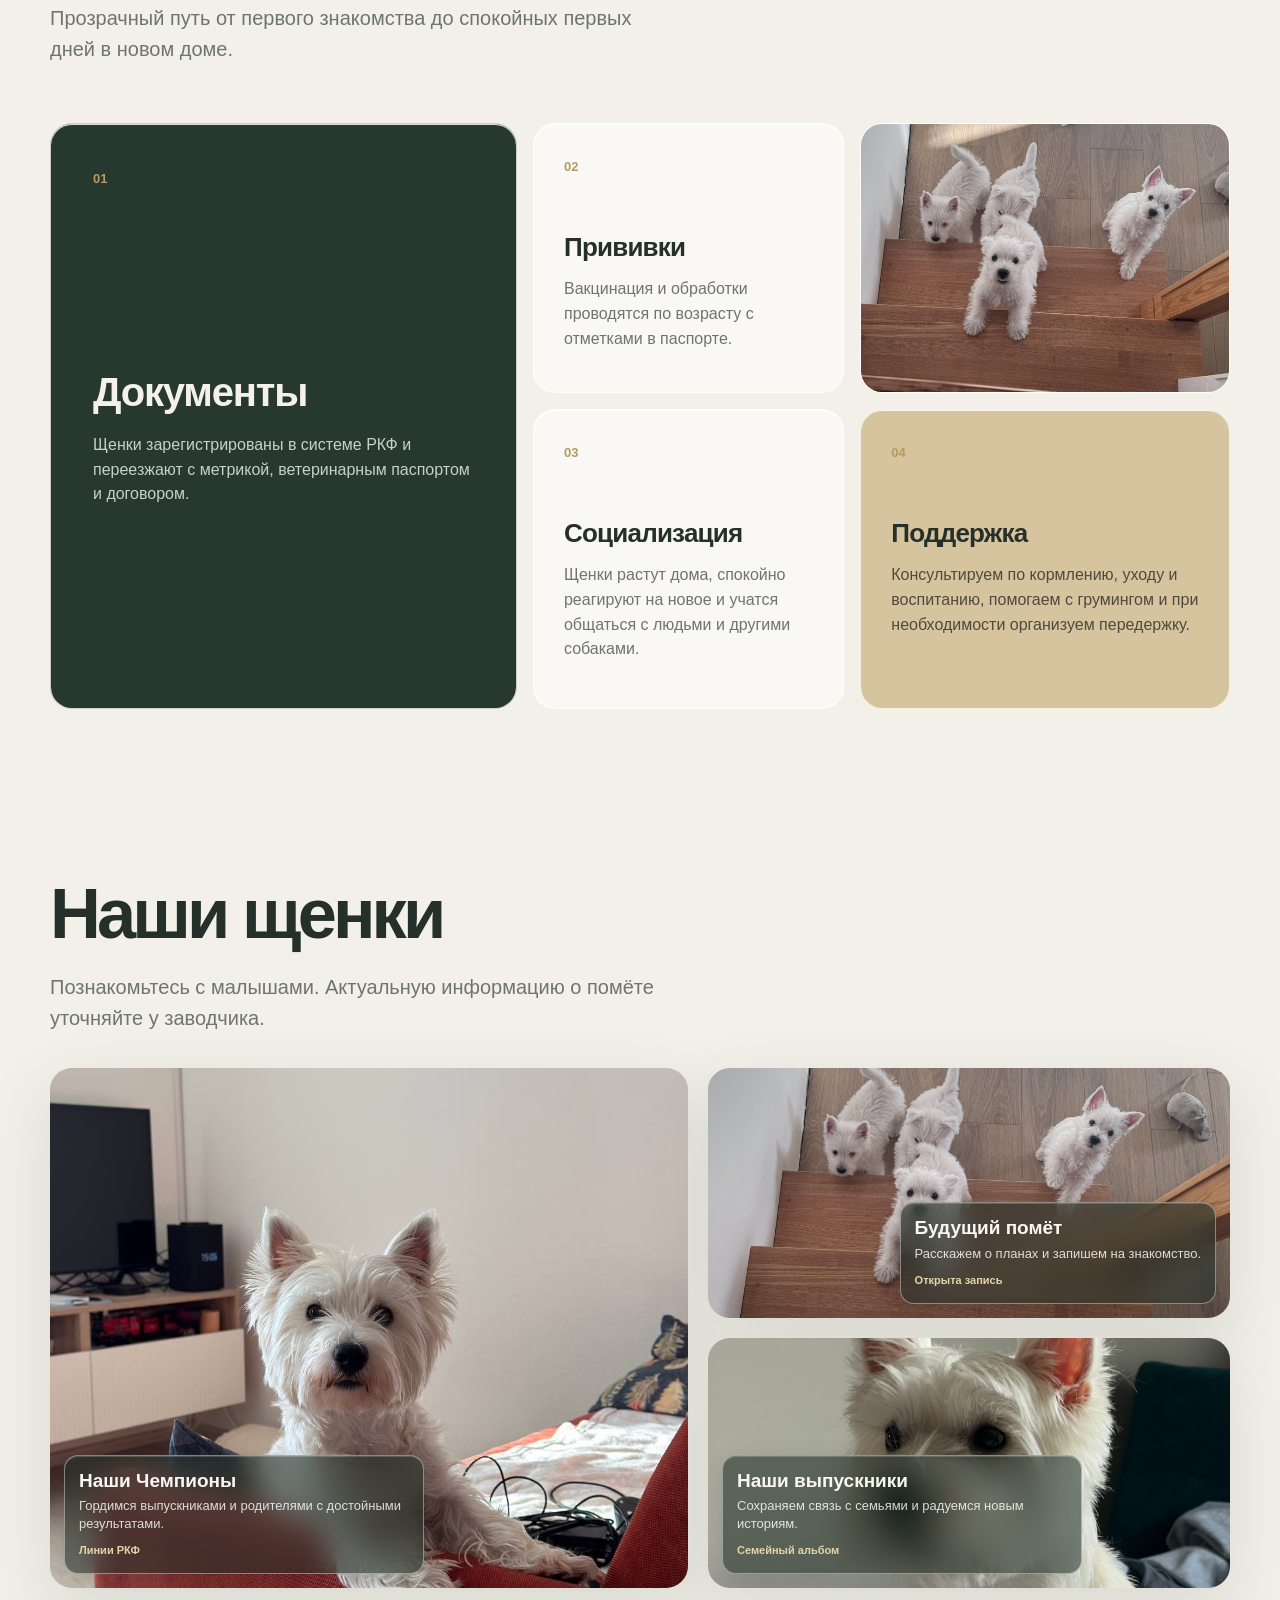
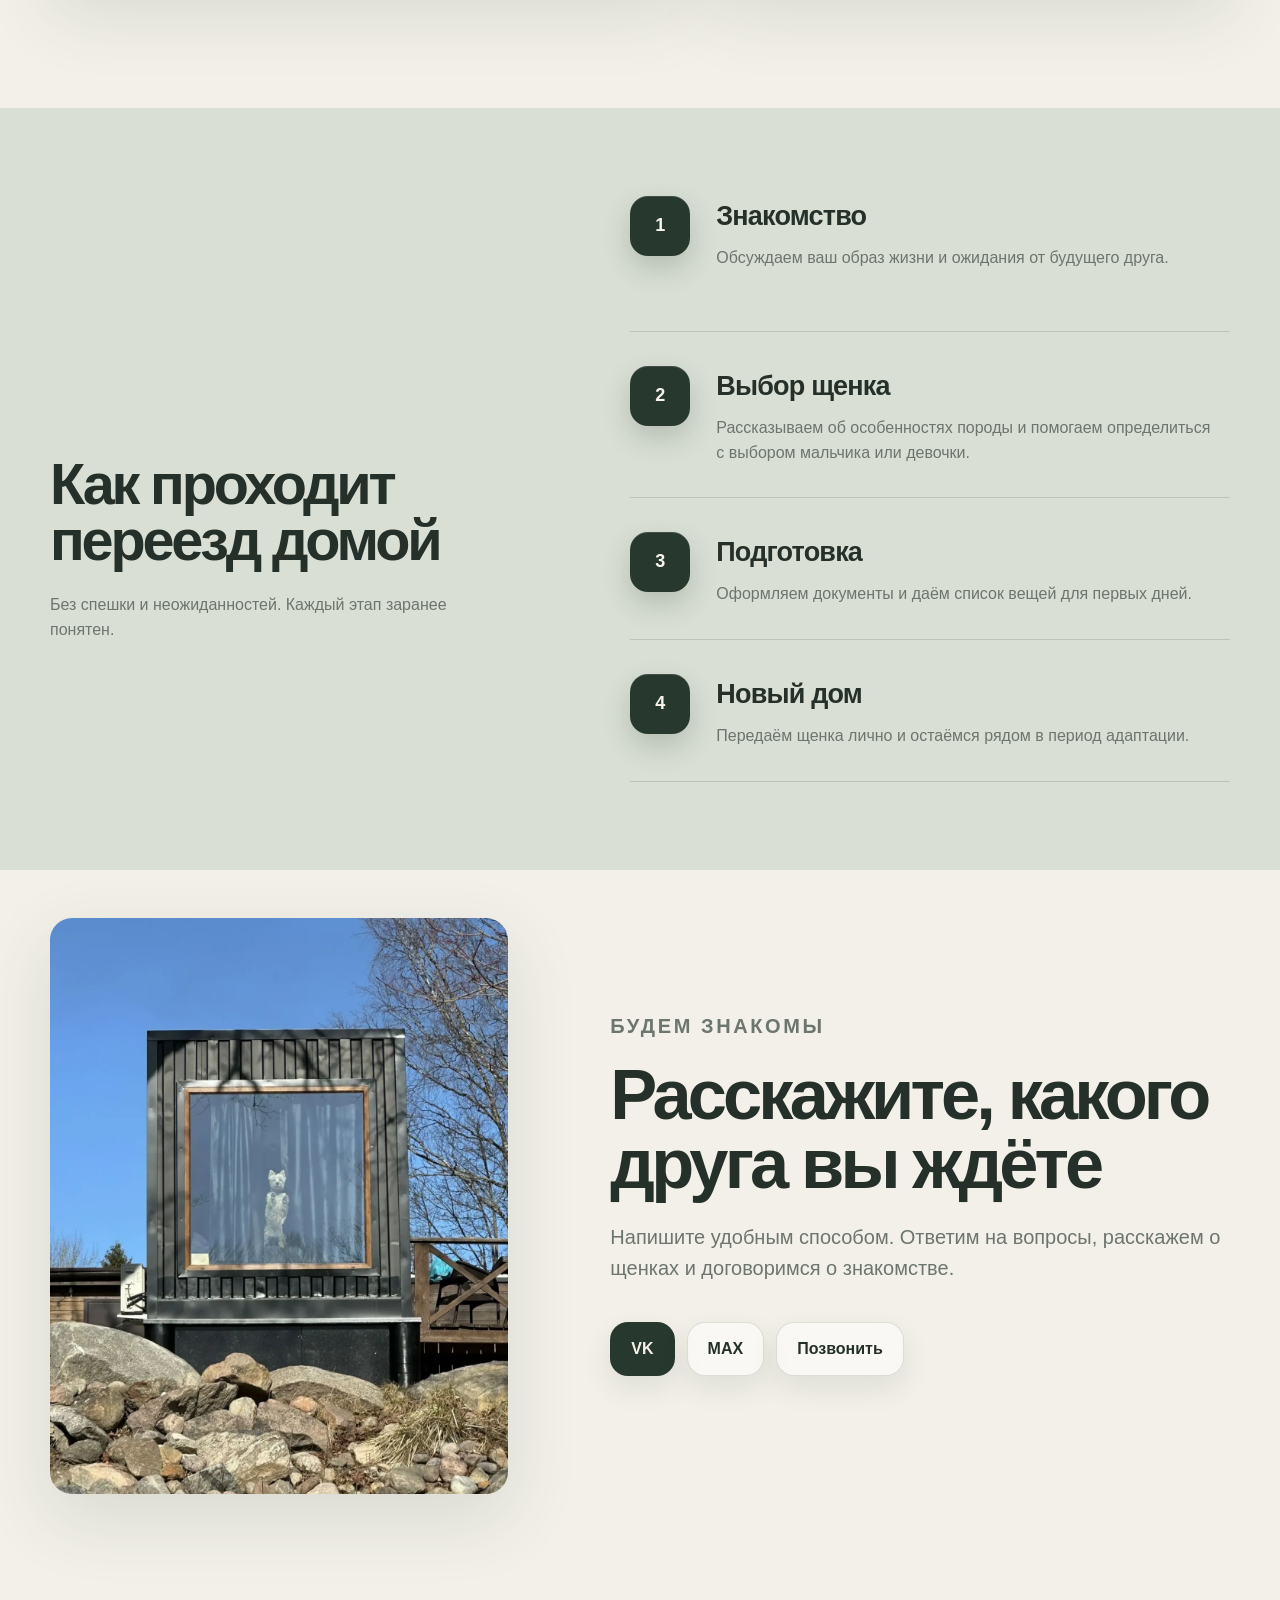
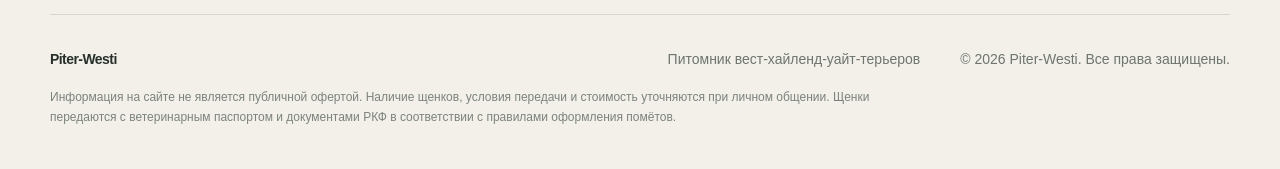
==== commit 8d89a3fb: "Revert "Improve SEO and mobile performance" This reverts commit 02fb103dfd400970334f68bf844a3e8e38db" ====
--- a/index.html
+++ b/index.html
@@ -4,42 +4,16 @@
   <meta charset="UTF-8">
   <meta name="viewport" content="width=device-width, initial-scale=1.0">
   <meta name="theme-color" content="#f2f0e9">
-  <meta name="description" content="Piter-Westi - питомник вест-хайленд-уайт-терьеров в Санкт-Петербурге. Щенки вести с документами РКФ, прививками и заботливой социализацией.">
-  <link rel="canonical" href="https://piter-westi.ru/">
-  <meta property="og:title" content="Piter-Westi - питомник вест-хайленд-уайт-терьеров в СПб">
-  <meta property="og:description" content="Щенки вест-хайленд-уайт-терьера в Санкт-Петербурге: документы РКФ, прививки по возрасту, социализация и поддержка заводчика.">
+  <meta name="description" content="Piter-Westi - питомник вест-хайленд-уайт-терьеров. Щенки с документами, прививками по возрасту и заботливой социализацией.">
+  <meta property="og:title" content="Piter-Westi - питомник вест-хайленд-уайт-терьеров">
+  <meta property="og:description" content="Здоровые, социализированные щенки вест-хайленд-уайт-терьера и поддержка заводчика после переезда домой.">
   <meta property="og:type" content="website">
-  <meta property="og:url" content="https://piter-westi.ru/">
-  <meta property="og:image" content="https://piter-westi.ru/assets/puppies.jpg">
-  <title>Piter-Westi - питомник вест-хайленд-уайт-терьеров в СПб</title>
+  <meta property="og:image" content="assets/puppies.jpg">
+  <title>Piter-Westi - питомник вест-хайленд-уайт-терьеров</title>
   <link rel="preload" href="piter-westi-puppy-v2.mp4" as="video" type="video/mp4">
   <link rel="stylesheet" href="styles.css">
   <script type="application/ld+json">
-    {
-      "@context": "https://schema.org",
-      "@type": ["Organization", "LocalBusiness"],
-      "name": "Piter-Westi",
-      "alternateName": ["Питер Вести", "Piter Westi"],
-      "url": "https://piter-westi.ru/",
-      "description": "Питомник вест-хайленд-уайт-терьеров в Санкт-Петербурге. Щенки вести с документами РКФ, ветеринарным паспортом, прививками по возрасту и домашней социализацией.",
-      "image": "https://piter-westi.ru/assets/puppies.jpg",
-      "areaServed": {
-        "@type": "Place",
-        "name": "Санкт-Петербург и Ленинградская область"
-      },
-      "knowsAbout": [
-        "вест-хайленд-уайт-терьер",
-        "щенки вести",
-        "питомник вестиков Санкт-Петербург",
-        "West Highland White Terrier"
-      ],
-      "contactPoint": {
-        "@type": "ContactPoint",
-        "contactType": "customer service",
-        "availableLanguage": "Russian",
-        "areaServed": "RU"
-      }
-    }
+    {"@context":"https://schema.org","@type":"Organization","name":"Piter-Westi","description":"Питомник вест-хайленд-уайт-терьеров","contactPoint":{"@type":"ContactPoint","contactType":"customer service","availableLanguage":"Russian"}}
   </script>
 </head>
 <body>
@@ -58,9 +32,9 @@
     <section class="hero-story" id="top" aria-labelledby="hero-title">
       <div class="hero-sticky">
         <div class="hero-copy">
-          <p class="hero-kicker">Питомник вест-хайленд-уайт-терьеров в Санкт-Петербурге</p>
+          <p class="hero-kicker">Питомник вест-хайленд-уайт-терьеров</p>
           <h1 id="hero-title">Piter-Westi</h1>
-          <p class="hero-lead">Щенки вести от ответственных заводчиков в СПб: документы РКФ, прививки по возрасту и заботливая социализация</p>
+          <p class="hero-lead">Щенки от ответственных заводчиков с документами, прививками по возрасту и заботливой социализацией</p>
           <div class="hero-actions">
             <a class="glass-button glass-button--light" href="#puppies">Посмотреть щенков</a>
             <a class="glass-button glass-button--ghost" href="#contact-info">Связаться</a>
@@ -76,7 +50,7 @@
         </div>
         <div class="story-lines" aria-live="polite">
           <p class="story-line story-line--one">Привет! Давай познакомимся</p>
-          <p class="story-line story-line--two">Мы - Piter-Westi, или Питер Вести, питомник вест-хайленд-уайт-терьеров</p>
+          <p class="story-line story-line--two">Мы - Piter-Westi, питомник вест-хайленд-уайт-терьеров</p>
         </div>
       </div>
     </section>
@@ -88,7 +62,7 @@
       <div class="about-copy">
         <p class="section-kicker">Растим рядом с человеком</p>
         <h2 id="about-title">Дом, где начинается дружба</h2>
-        <p class="section-intro">Наши щенки растут в семейной обстановке в Санкт-Петербурге, знакомятся с бытовыми звуками, людьми и заботой. Мы ответственно подходим к подбору родителей, следим за здоровьем малышей и остаёмся на связи после переезда.</p>
+        <p class="section-intro">Наши щенки растут в семейной обстановке, знакомятся с бытовыми звуками, людьми и заботой. Мы ответственно подходим к подбору родителей, следим за здоровьем малышей и остаёмся на связи после переезда.</p>
         <div class="about-note">
           <strong>Дружба начинается с доверия</strong>
           <span>Мы расскажем об особенностях породы West Highland White Terrier, подскажем нюансы выбора мальчика или девочки и поможем принять спокойное решение.</span>
@@ -99,7 +73,7 @@
     <section class="trust section-shell reveal" aria-labelledby="trust-title">
       <div class="section-heading">
         <h2 id="trust-title">Почему нам доверяют</h2>
-        <p>Прозрачный путь от первого знакомства в СПб до спокойных первых дней щенка в новом доме.</p>
+        <p>Прозрачный путь от первого знакомства до спокойных первых дней в новом доме.</p>
       </div>
       <div class="trust-grid">
         <article class="trust-item trust-item--primary"><span>01</span><h3>Документы</h3><p>Щенки зарегистрированы в системе РКФ и переезжают с метрикой, ветеринарным паспортом и договором.</p></article>
@@ -112,8 +86,8 @@
 
     <section class="puppies section-shell reveal" id="puppies" aria-labelledby="puppies-title">
       <div class="section-heading section-heading--compact">
-        <h2 id="puppies-title">Щенки вест-хайленд-уайт-терьера</h2>
-        <p>Познакомьтесь с малышами Piter-Westi. Актуальную информацию о помёте и записи на щенков вести в Санкт-Петербурге уточняйте у заводчика.</p>
+        <h2 id="puppies-title">Наши щенки</h2>
+        <p>Познакомьтесь с малышами. Актуальную информацию о помёте уточняйте у заводчика.</p>
       </div>
       <div class="puppy-gallery">
         <article class="puppy-card puppy-card--tall">
@@ -151,7 +125,7 @@
       <div class="contact-copy" id="contact-info">
         <p class="section-kicker">Будем знакомы</p>
         <h2 id="contact-title">Расскажите, какого друга вы ждёте</h2>
-        <p>Напишите удобным способом. Ответим на вопросы о породе, расскажем о щенках вест-хайленд-уайт-терьера и договоримся о знакомстве в Санкт-Петербурге.</p>
+        <p>Напишите удобным способом. Ответим на вопросы, расскажем о щенках и договоримся о знакомстве.</p>
         <div class="contact-actions" aria-label="Способы связи">
           <a href="https://vk.com/" rel="noopener" target="_blank">VK</a>
           <a href="#" rel="noopener" target="_blank">MAX</a>
@@ -163,7 +137,7 @@
 
   <footer class="footer">
     <a class="brand" href="#top">Piter-Westi</a>
-    <p>Питомник вест-хайленд-уайт-терьеров в Санкт-Петербурге</p>
+    <p>Питомник вест-хайленд-уайт-терьеров</p>
     <p>© <span id="year"></span> Piter-Westi. Все права защищены.</p>
     <p class="footer-legal">Информация на сайте не является публичной офертой. Наличие щенков, условия передачи и стоимость уточняются при личном общении. Щенки передаются с ветеринарным паспортом и документами РКФ в соответствии с правилами оформления помётов.</p>
   </footer>
--- a/styles.css
+++ b/styles.css
@@ -130,14 +130,6 @@
 @keyframes line-two { 0%,100% { opacity: 0; transform: translateY(-38%); } 28%,72% { opacity: 1; transform: translateY(-50%); } }
 
 @media (max-width: 820px) {
-  /* backdrop-filter over a playing hero video is the main source of scroll
-     jank on mobile GPUs; drop it below this breakpoint and compensate with
-     a more opaque background instead. */
-  .site-header { backdrop-filter: none; background: rgba(250,249,244,.94); }
-  .glass-button { backdrop-filter: none; }
-  .glass-button--light { background: rgba(255,255,255,.9); }
-  .glass-button--ghost { background: rgba(46,64,53,.55); }
-  .puppy-card__body { backdrop-filter: none; background: rgba(28,40,33,.82); }
   .site-header { grid-template-columns: minmax(92px, 1fr) auto auto; gap: 14px; padding-left: 18px; }
   .nav { display: flex; gap: 16px; font-size: 13px; }
   .nav a:first-child { font-size: 0; }
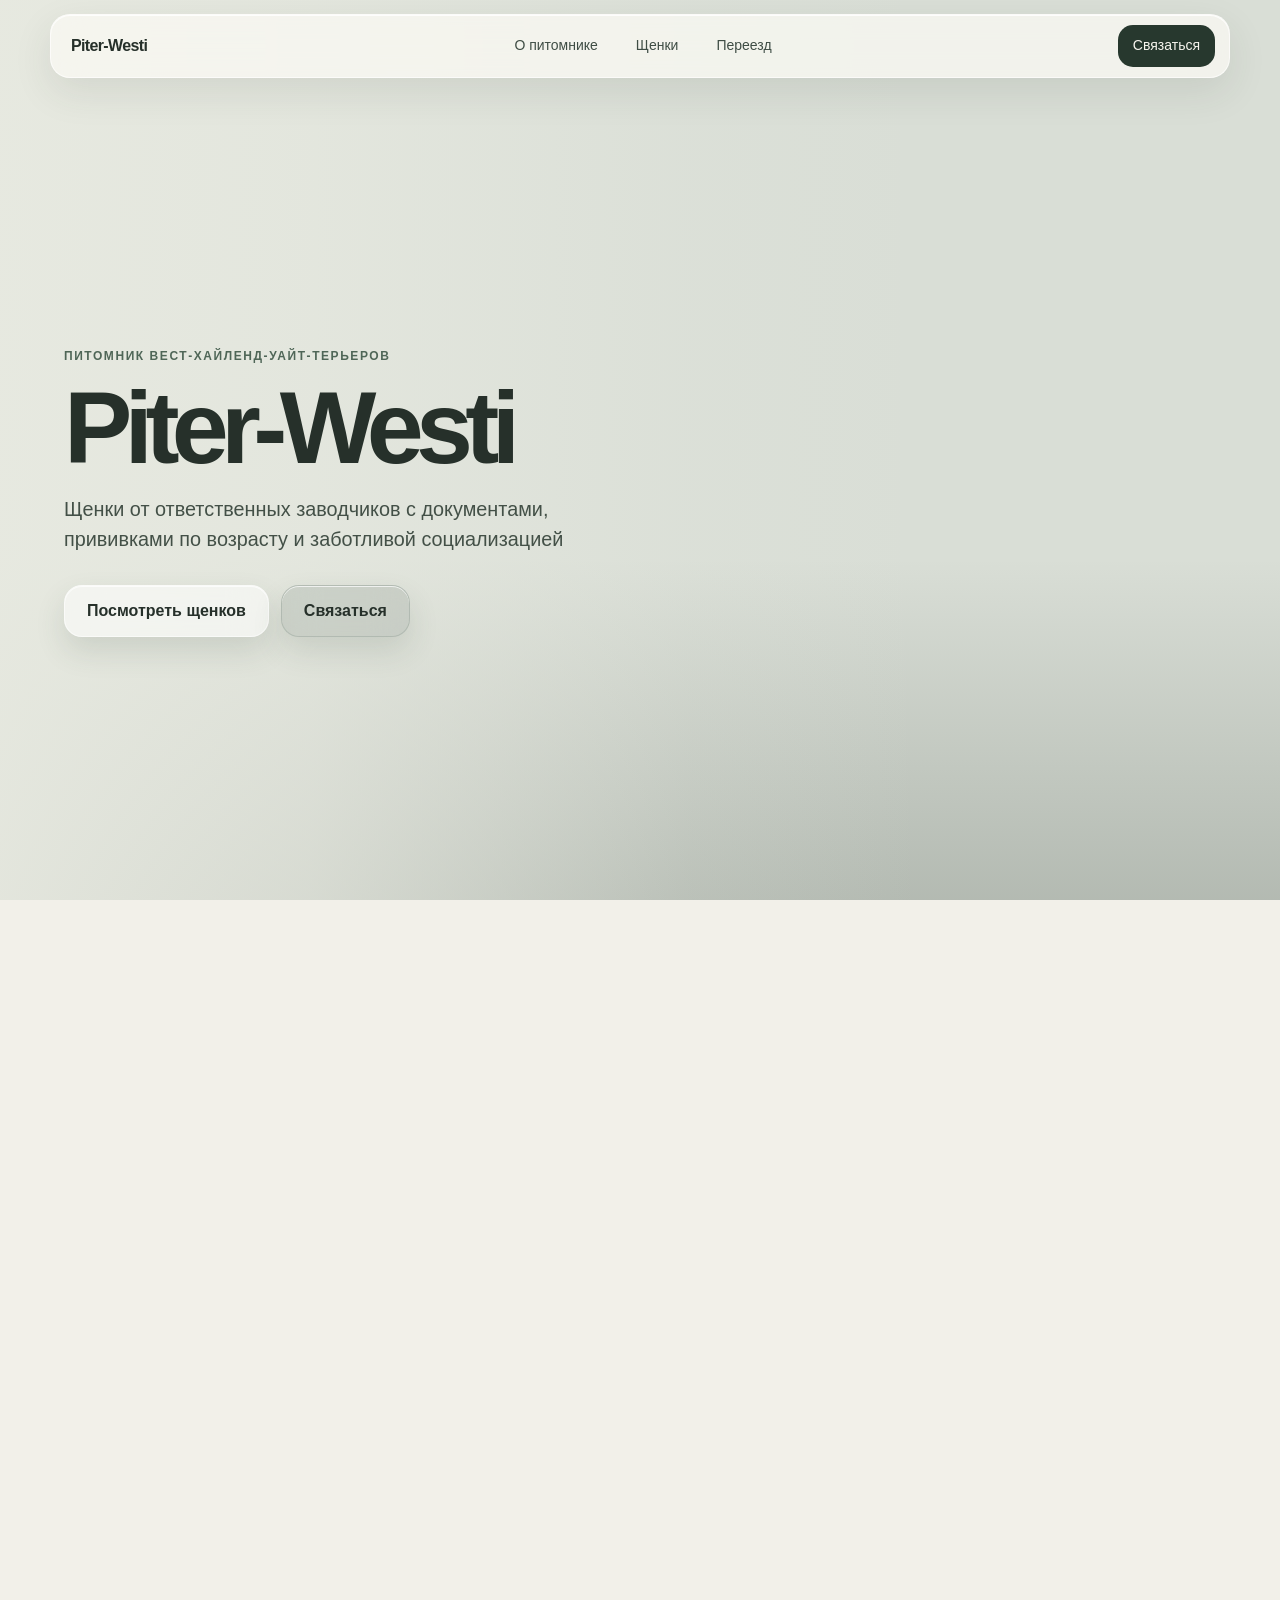
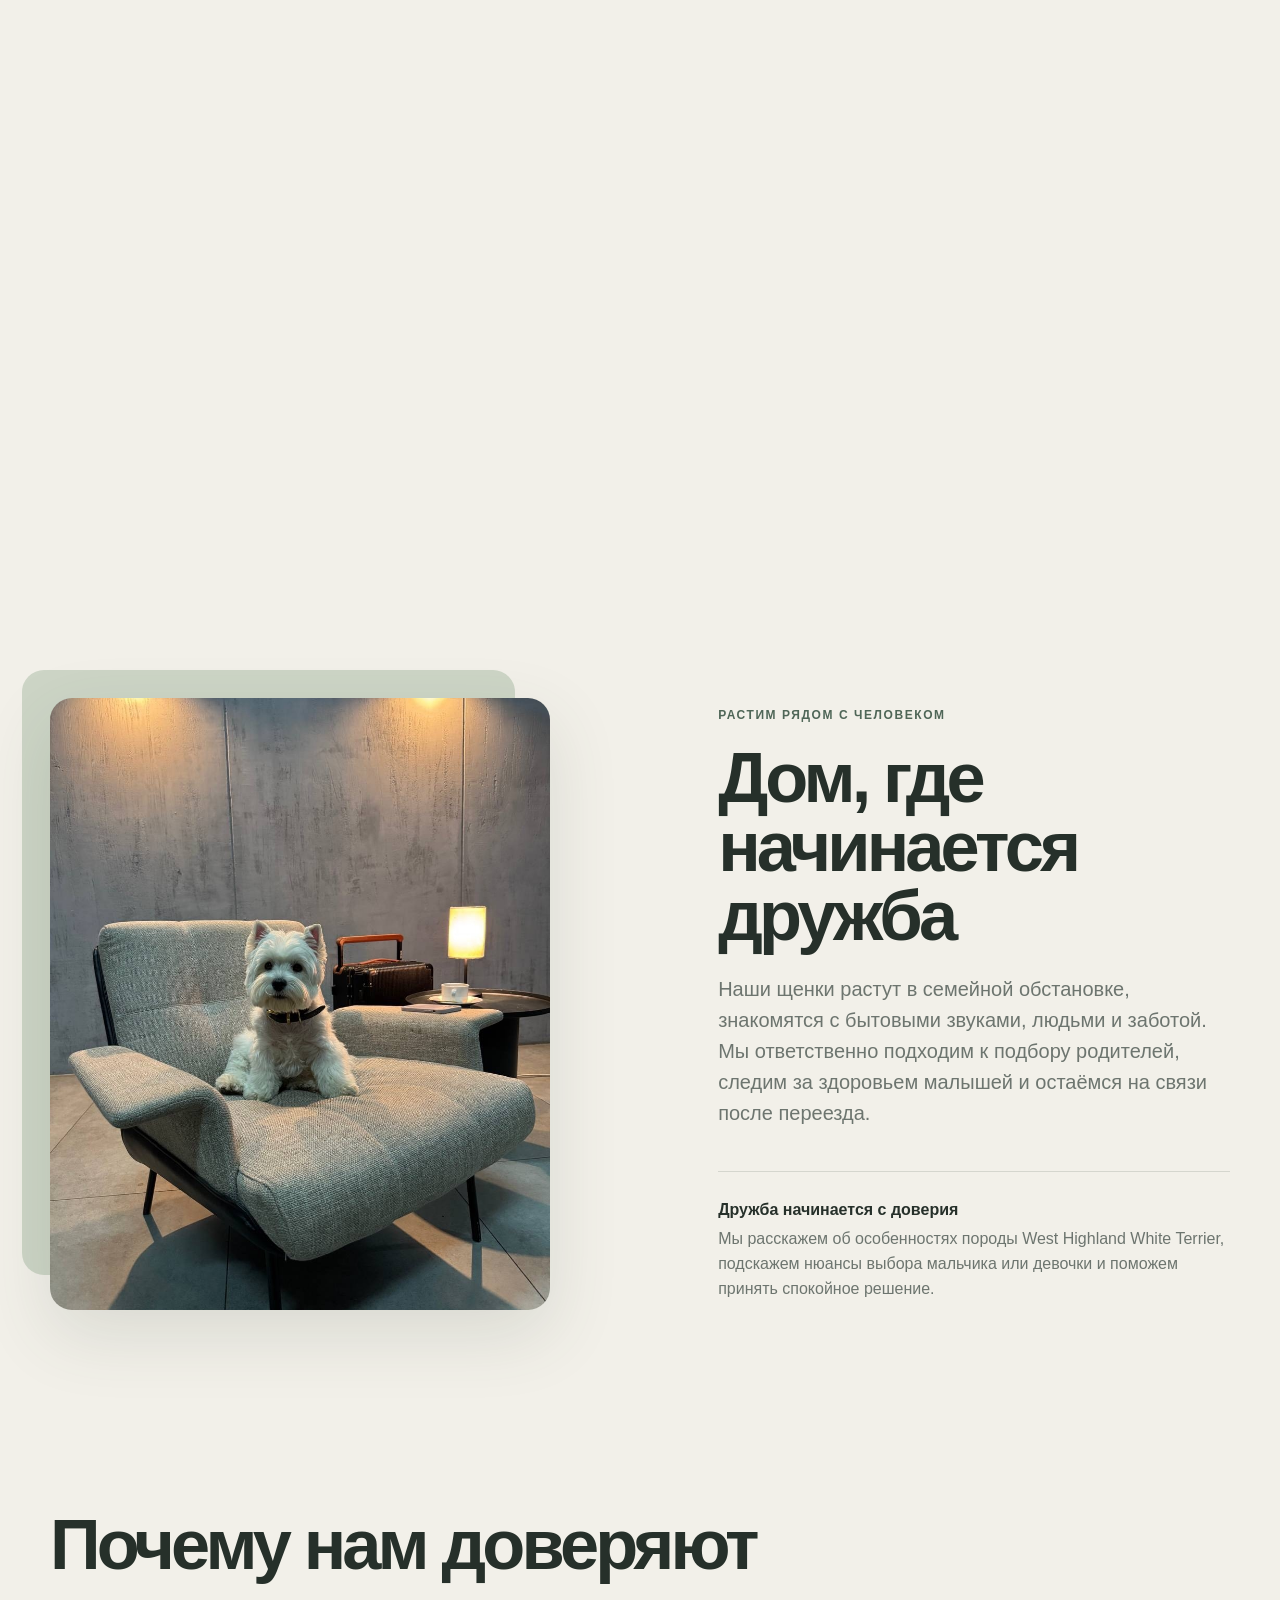
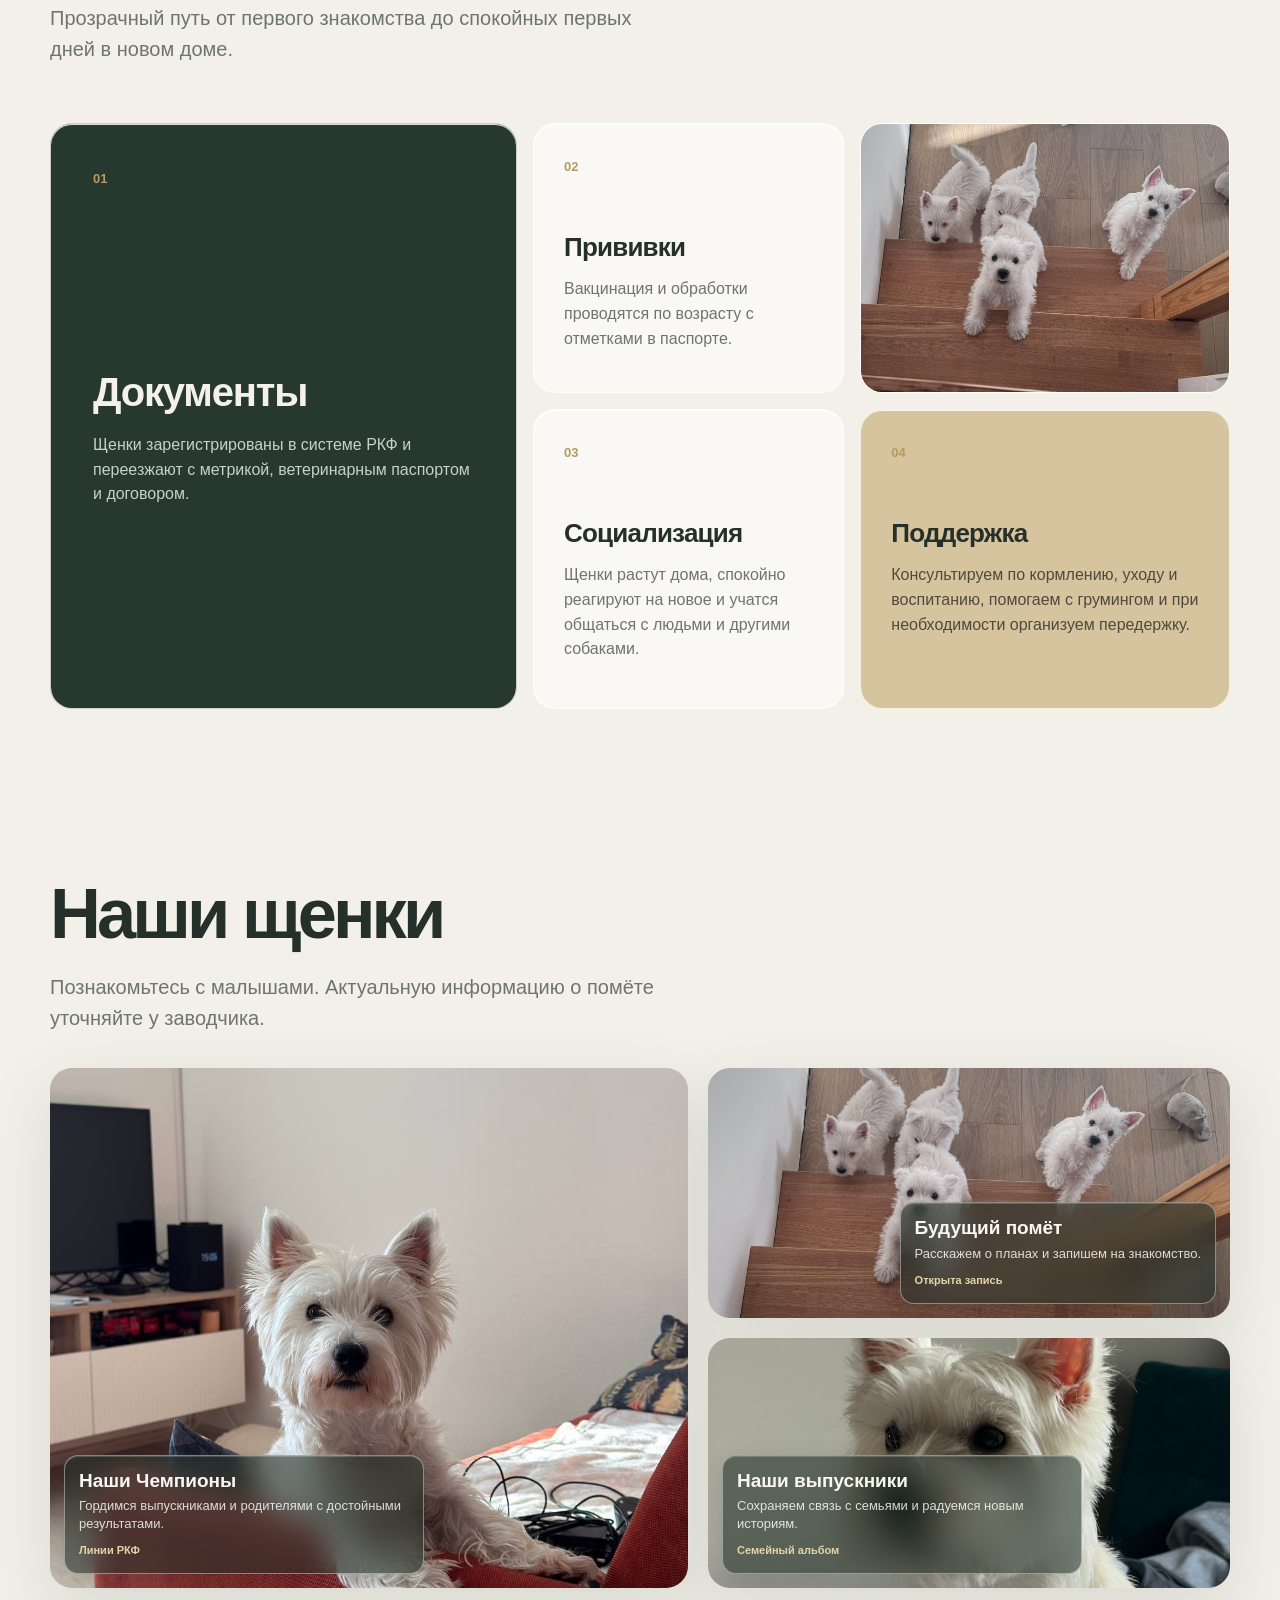
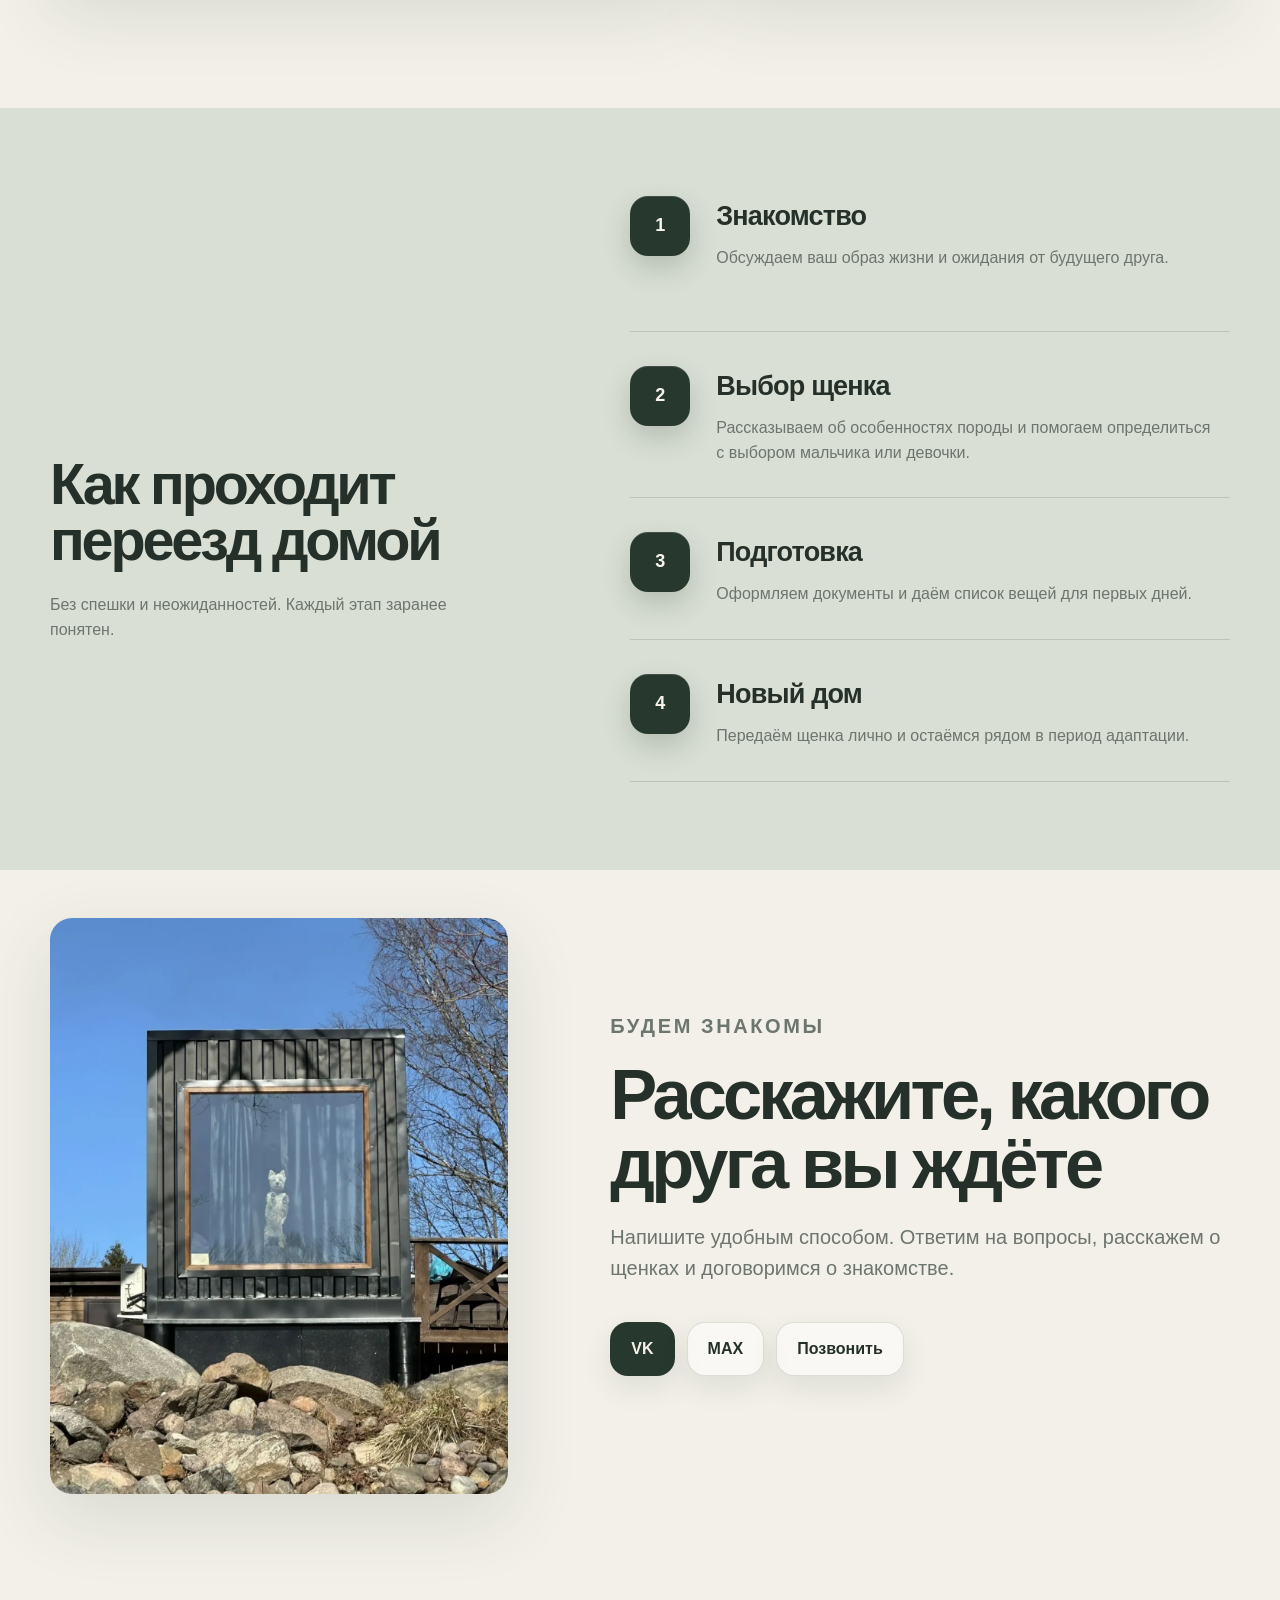
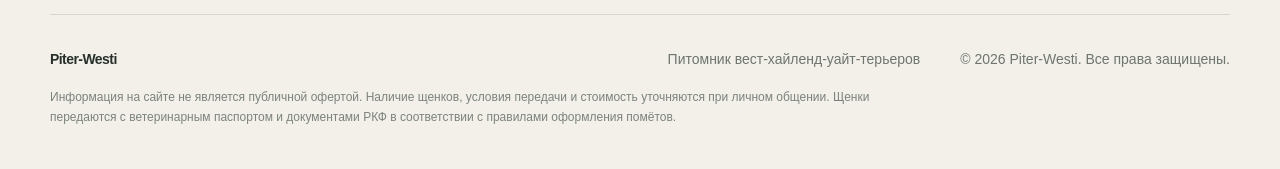
==== commit 958e9641: "Fix hero scroll staging" ====
--- a/index.html
+++ b/index.html
@@ -11,7 +11,7 @@
   <meta property="og:image" content="assets/puppies.jpg">
   <title>Piter-Westi - питомник вест-хайленд-уайт-терьеров</title>
   <link rel="preload" href="piter-westi-puppy-v2.mp4" as="video" type="video/mp4">
-  <link rel="stylesheet" href="styles.css">
+  <link rel="stylesheet" href="styles.css?v=20260623-scroll-5">
   <script type="application/ld+json">
     {"@context":"https://schema.org","@type":"Organization","name":"Piter-Westi","description":"Питомник вест-хайленд-уайт-терьеров","contactPoint":{"@type":"ContactPoint","contactType":"customer service","availableLanguage":"Russian"}}
   </script>
@@ -141,7 +141,7 @@
     <p>© <span id="year"></span> Piter-Westi. Все права защищены.</p>
     <p class="footer-legal">Информация на сайте не является публичной офертой. Наличие щенков, условия передачи и стоимость уточняются при личном общении. Щенки передаются с ветеринарным паспортом и документами РКФ в соответствии с правилами оформления помётов.</p>
   </footer>
-  <script src="script.js" defer></script>
+  <script src="script.js?v=20260623-scroll-5" defer></script>
 </body>
 </html>
 
--- a/styles.css
+++ b/styles.css
@@ -31,8 +31,10 @@
 .nav a:hover { color: var(--gold); }
 .header-contact { justify-self: end; padding: 10px 15px; border-radius: 15px; background: var(--forest); color: #f7f5ee; font-size: 14px; }
 
-.hero-story { height: 250vh; }
-.hero-sticky { position: sticky; top: 0; min-height: 100dvh; overflow: hidden; background: #d9ded6; }
+.hero-story { position: relative; height: 250dvh; }
+.hero-sticky { position: absolute; inset: 0 0 auto; height: 100dvh; min-height: 100svh; overflow: hidden; background: #d9ded6; }
+.hero-story.is-fixed .hero-sticky { position: fixed; inset: 0 0 auto; z-index: 2; width: 100%; }
+.hero-story.is-ended .hero-sticky { position: absolute; inset: auto 0 0; }
 .hero-copy { position: absolute; inset: 0 auto 0 0; z-index: 3; width: min(620px, 52vw); padding: clamp(130px, 16vh, 176px) 4vw 60px max(5vw, calc((100vw - 1180px)/2)); display: flex; flex-direction: column; justify-content: center; }
 .hero-kicker, .section-kicker { margin: 0 0 18px; color: var(--sage); font-size: 12px; font-weight: 700; letter-spacing: .13em; text-transform: uppercase; }
 h1, h2, h3, p { margin-top: 0; }
@@ -120,36 +122,22 @@
 .reveal { opacity: 0; transform: translateY(28px); transition: opacity .8s var(--ease), transform .8s var(--ease); }
 .reveal.is-visible { opacity: 1; transform: none; }
 
-@supports (animation-timeline: scroll()) {
-  .hero-copy { animation: hero-copy-out 1s linear both; animation-timeline: scroll(root); animation-range: 12vh 38vh; }
-  .story-line--one { animation: line-one 1s linear both; animation-timeline: scroll(root); animation-range: 42vh 82vh; }
-  .story-line--two { animation: line-two 1s linear both; animation-timeline: scroll(root); animation-range: 94vh 146vh; }
-}
-@keyframes hero-copy-out { to { opacity: 0; transform: translateY(-24px); } }
-@keyframes line-one { 0%,100% { opacity: 0; transform: translateY(-38%); } 28%,72% { opacity: 1; transform: translateY(-50%); } }
-@keyframes line-two { 0%,100% { opacity: 0; transform: translateY(-38%); } 28%,72% { opacity: 1; transform: translateY(-50%); } }
-
 @media (max-width: 820px) {
   .site-header { grid-template-columns: minmax(92px, 1fr) auto auto; gap: 14px; padding-left: 18px; }
   .nav { display: flex; gap: 16px; font-size: 13px; }
   .nav a:first-child { font-size: 0; }
   .nav a:first-child::after { content: "О нас"; font-size: 13px; }
   .nav a:nth-child(3) { display: none; }
-  .hero-story { height: 250vh; }
+  .hero-story { height: 330dvh; }
   .hero-sticky { background: #aab4aa; }
   .hero-media { inset: 0; }
-  .hero-media video { object-position: 70% center; }
-  .video-scrim { background: linear-gradient(90deg, rgba(226,230,219,.62) 0%, rgba(226,230,219,.3) 42%, transparent 72%), linear-gradient(0deg, rgba(27,42,32,.22), transparent 45%); }
-  .hero-copy { inset: auto 0 0; width: 100%; min-height: 58%; padding: 120px 20px 42px; justify-content: flex-end; background: linear-gradient(0deg, rgba(225,228,219,.84) 0%, rgba(225,228,219,.48) 56%, transparent 100%); }
-  h1 { font-size: clamp(58px, 18vw, 86px); }
-  .hero-lead { max-width: 460px; font-size: 17px; }
+  .hero-media video { object-position: 76% center; }
+  .video-scrim { background: linear-gradient(90deg, rgba(226,230,219,.58) 0%, rgba(226,230,219,.28) 40%, transparent 72%), linear-gradient(0deg, rgba(226,230,219,.72) 0%, rgba(226,230,219,.38) 42%, rgba(226,230,219,.08) 70%, transparent 100%); }
+  .hero-copy { inset: auto 0 0; width: 100%; min-height: 54%; padding: 126px 20px 38px; justify-content: flex-end; background: linear-gradient(0deg, rgba(225,228,219,.78) 0%, rgba(225,228,219,.44) 56%, transparent 100%); }
+  h1 { font-size: clamp(52px, 16vw, 78px); letter-spacing: -.065em; }
+  .hero-lead { max-width: 460px; font-size: 16px; line-height: 1.55; }
   .story-lines { z-index: 4; }
   .story-line { left: 20px; top: auto; bottom: clamp(118px, 18vh, 168px); width: min(520px, calc(100% - 40px)); font-size: clamp(30px, 7.5vw, 46px); text-shadow: 0 3px 24px rgba(18,30,22,.5); }
-  @supports (animation-timeline: scroll()) {
-    .story-line--one, .story-line--two { animation-name: line-mobile; }
-    .story-line--one { animation-range: 64vh 118vh; }
-    .story-line--two { animation-range: 124vh 188vh; }
-  }
   .about, .contact, .journey-inner { grid-template-columns: 1fr; }
   .about { padding: 42px 0 100px; gap: 56px; }
   .about-photo { max-width: 88%; margin-left: auto; }
@@ -175,12 +163,13 @@
   .nav { gap: 10px; font-size: 12px; }
   .nav a:first-child::after { font-size: 12px; }
   .header-contact { padding: 8px 10px; font-size: 13px; }
-  .hero-copy { padding-inline: 16px; padding-bottom: 30px; }
+  .hero-story { height: 340dvh; }
+  .hero-copy { padding-inline: 16px; padding-bottom: 32px; }
   .hero-kicker { max-width: 250px; }
   .hero-actions { display: grid; grid-template-columns: 1fr 1fr; }
   .glass-button { min-height: 48px; padding: 0 12px; font-size: 14px; white-space: nowrap; }
-  .hero-media video { object-position: 72% center; }
-  .story-line { left: 16px; bottom: clamp(104px, 17vh, 148px); width: calc(100% - 32px); font-size: clamp(27px, 8vw, 35px); }
+  .hero-media video { object-position: 78% center; }
+  .story-line { left: 16px; bottom: clamp(128px, 21vh, 178px); width: calc(100% - 32px); font-size: clamp(28px, 8vw, 36px); }
   .section-shell { width: min(100% - 28px, 1180px); }
   h2 { font-size: 43px; }
   .about-photo { max-width: 92%; }
@@ -200,11 +189,6 @@
   .contact-actions a:last-child { grid-column: span 2; justify-content: center; }
 }
 
-@keyframes line-mobile {
-  0%,100% { opacity: 0; transform: translateY(18px); }
-  28%,72% { opacity: 1; transform: none; }
-}
-
 @media (prefers-reduced-motion: reduce) {
   html { scroll-behavior: auto; }
   *, *::before, *::after { animation-duration: .01ms !important; animation-iteration-count: 1 !important; transition-duration: .01ms !important; }
